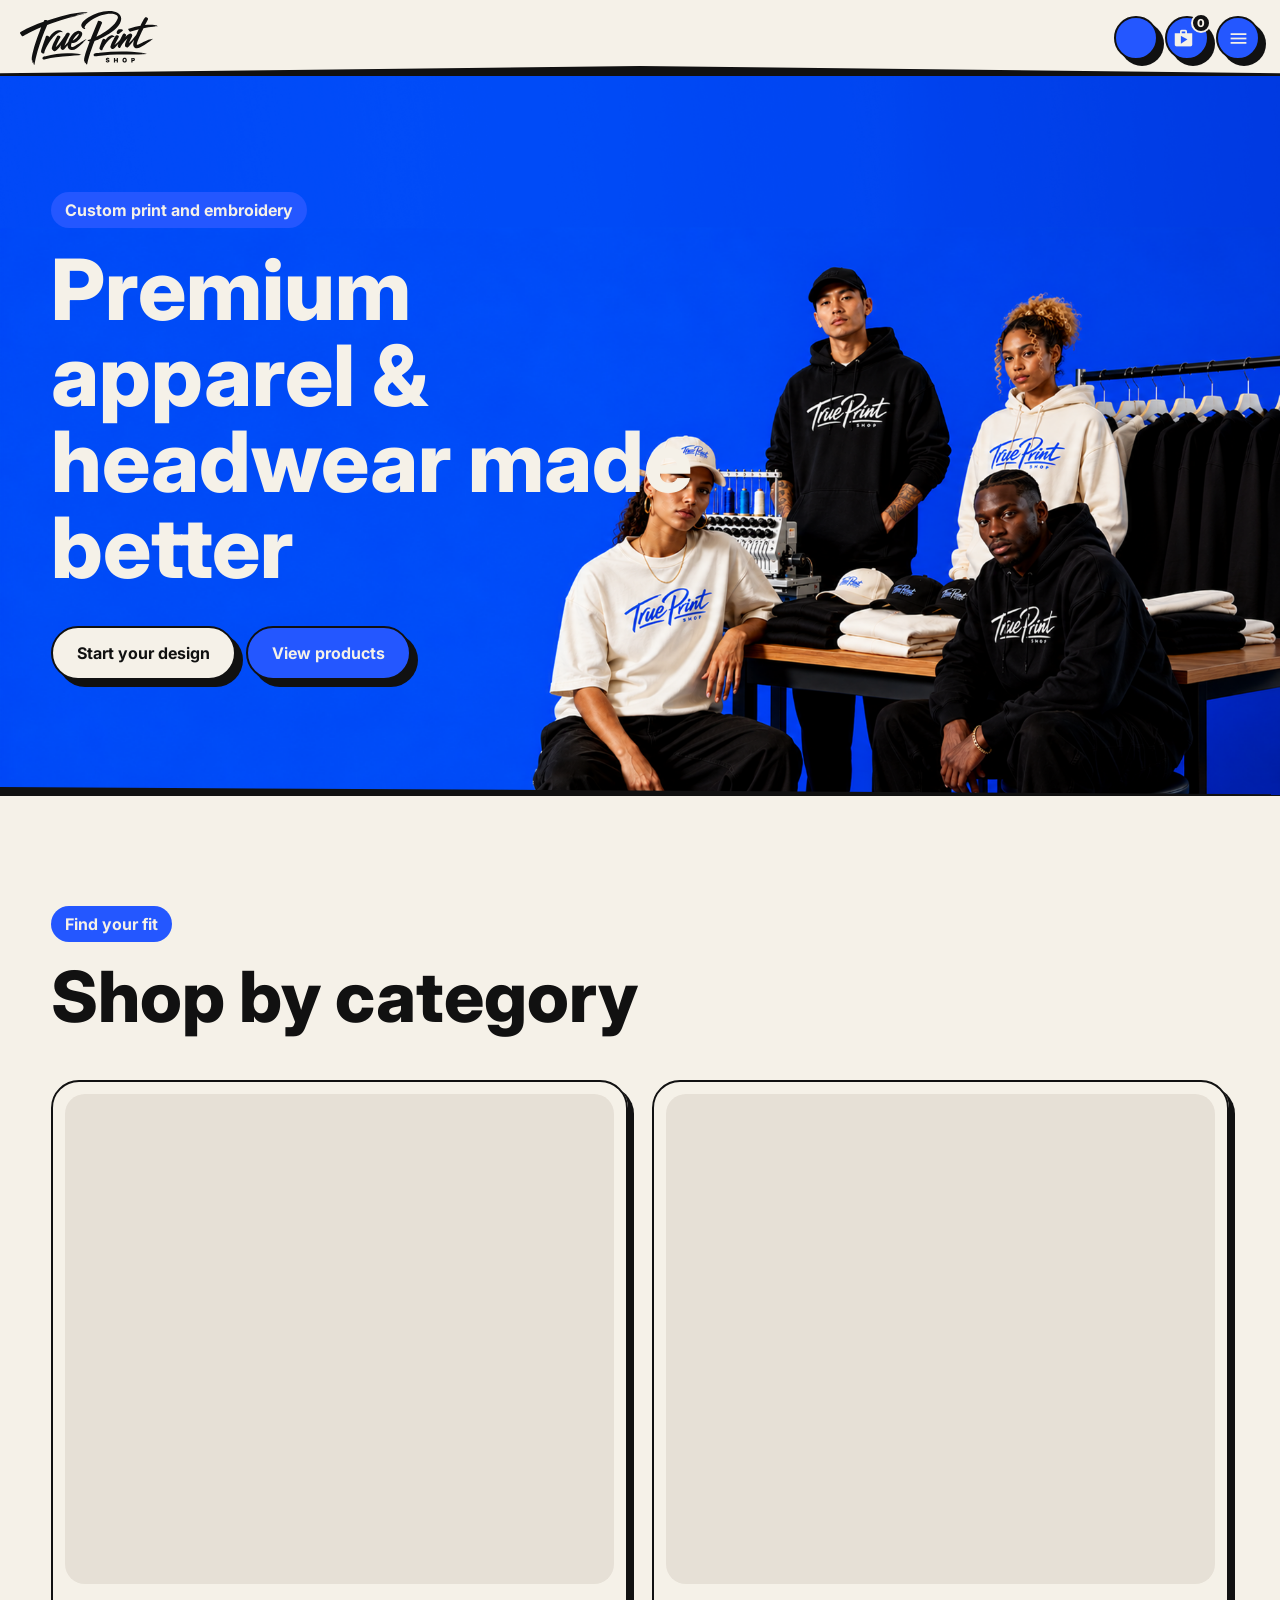
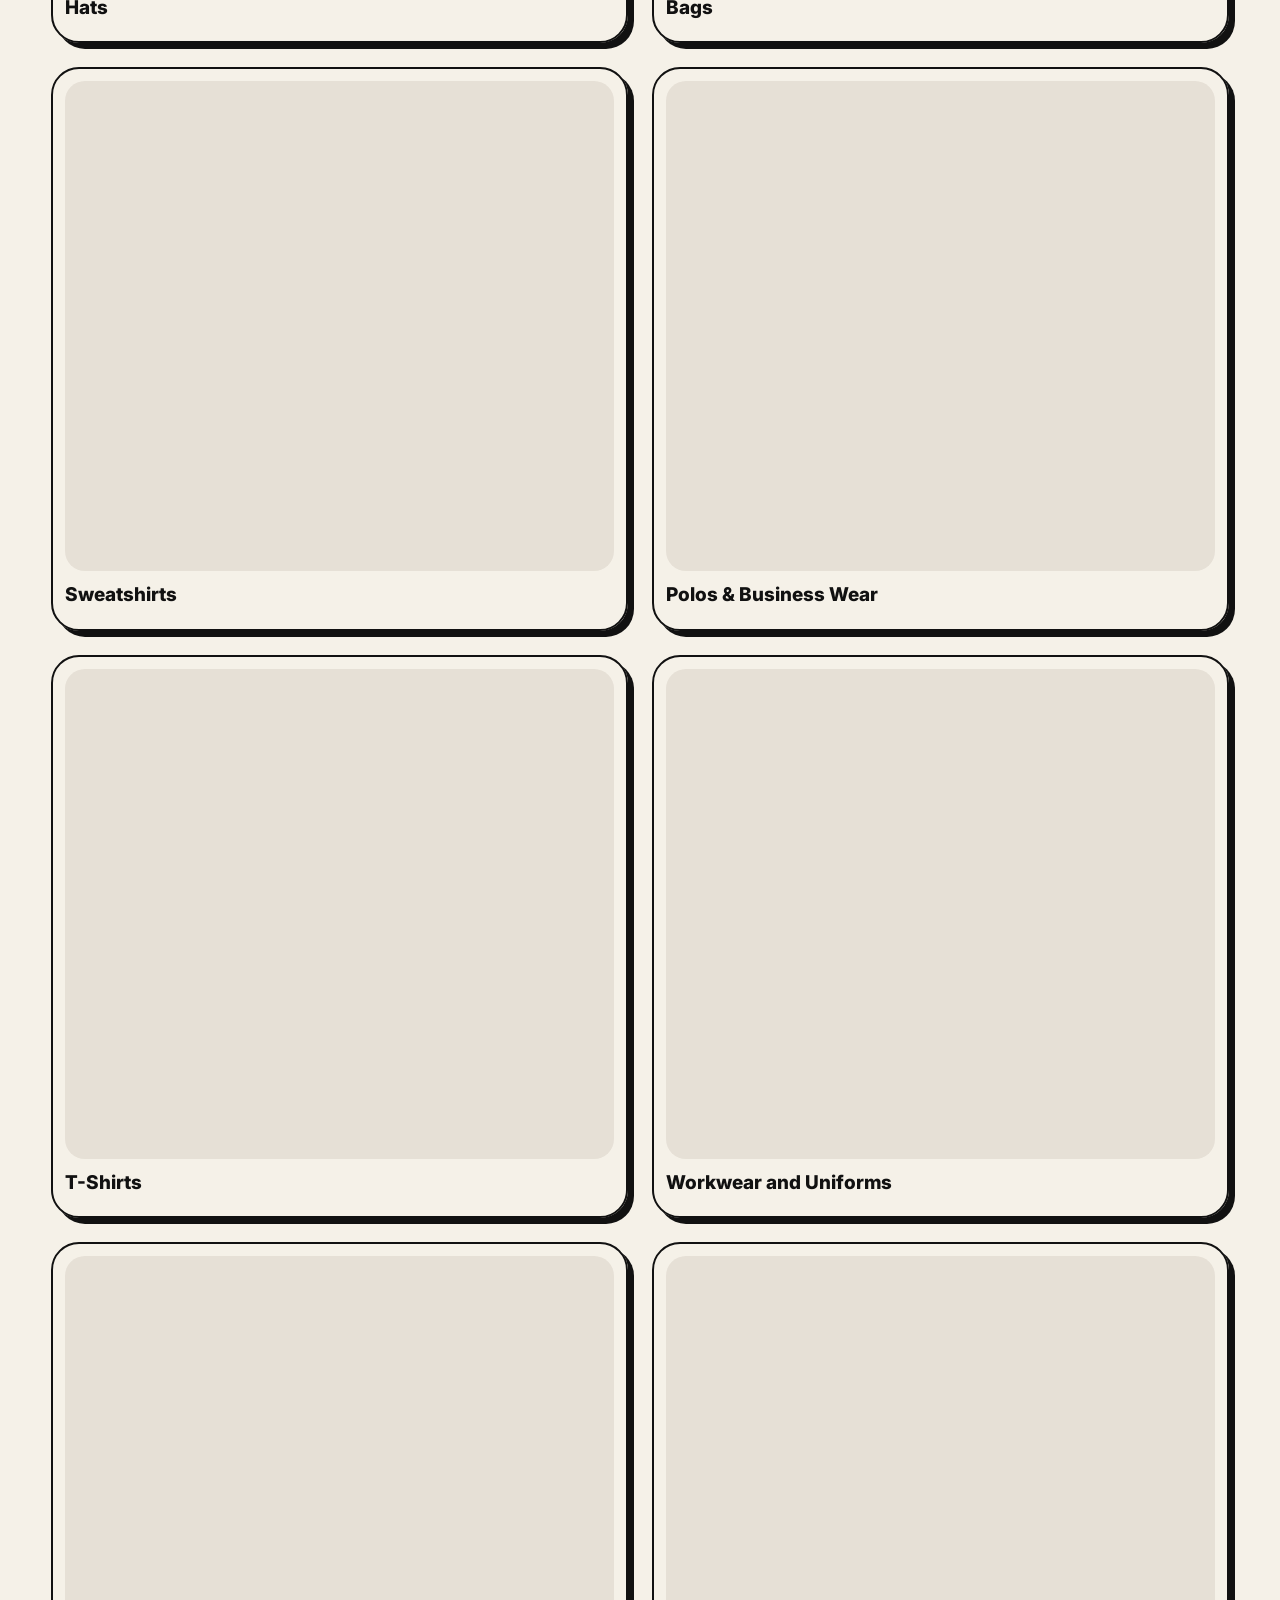
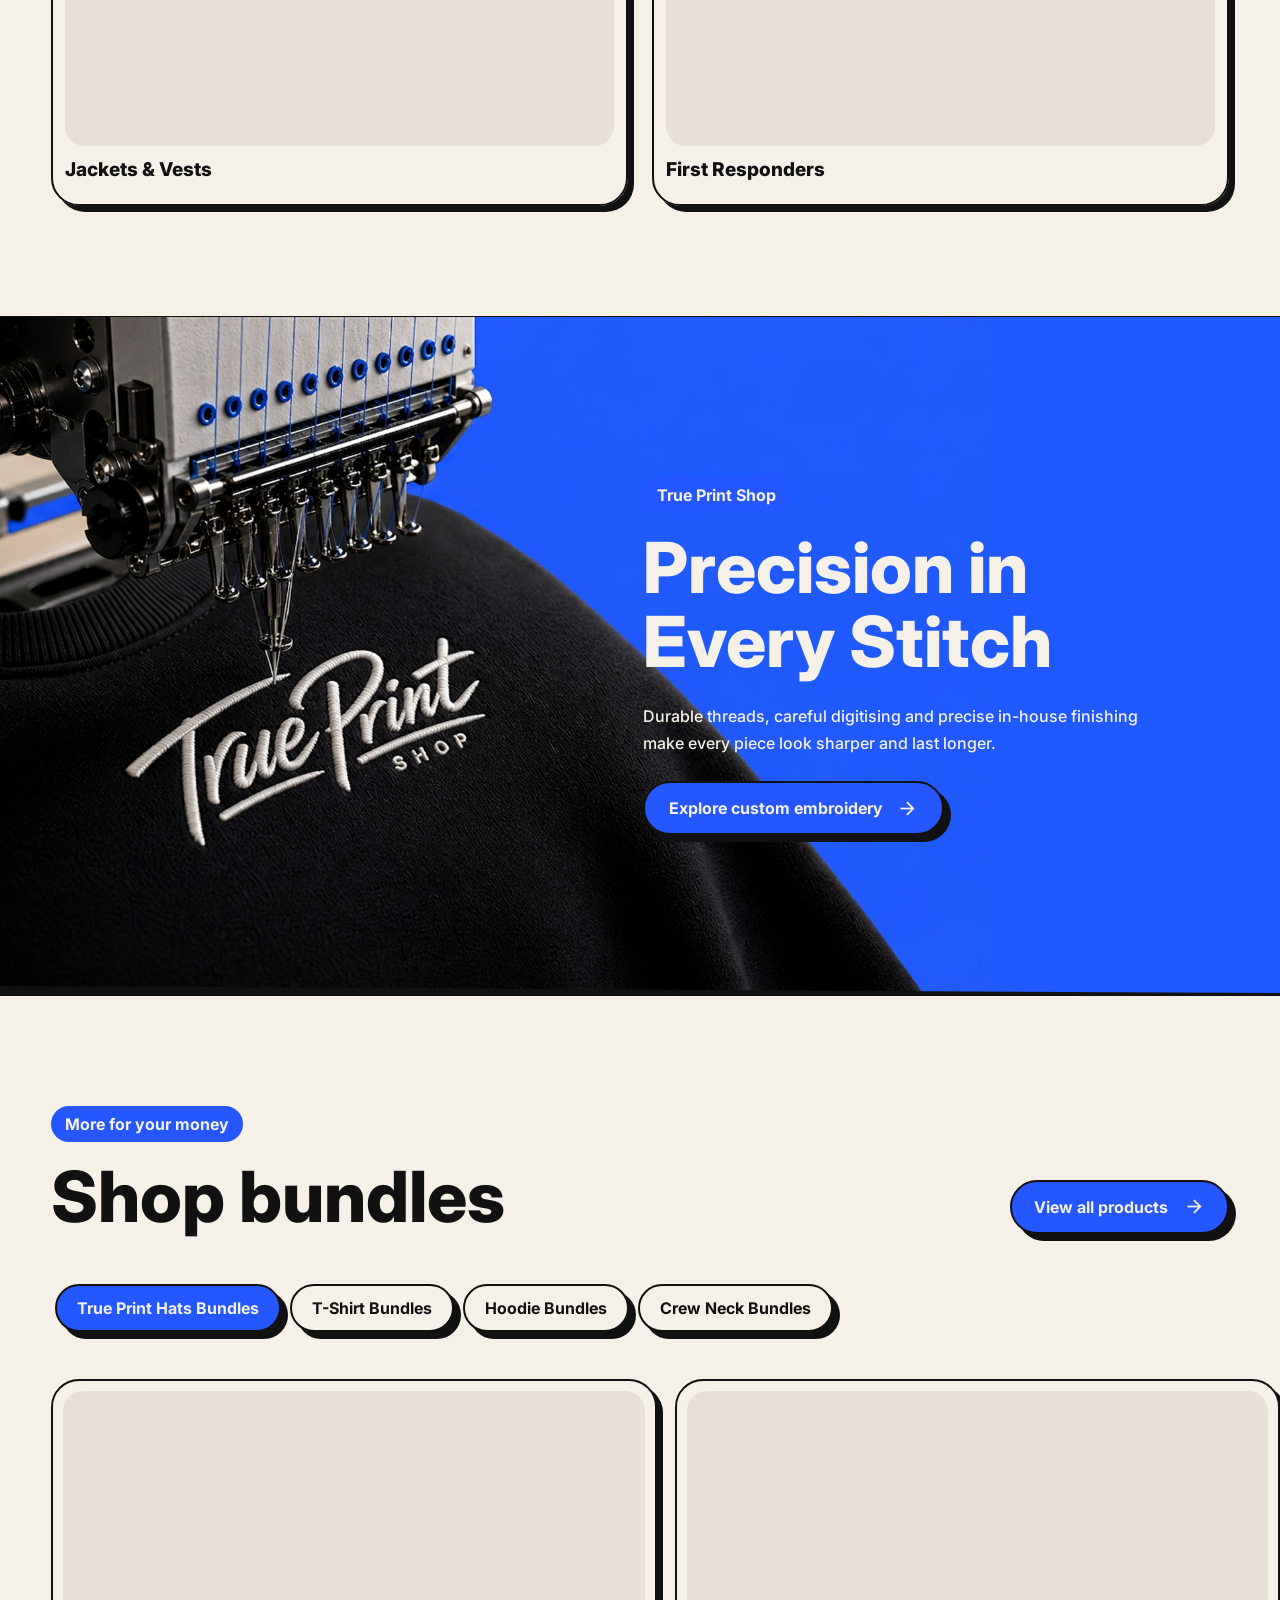
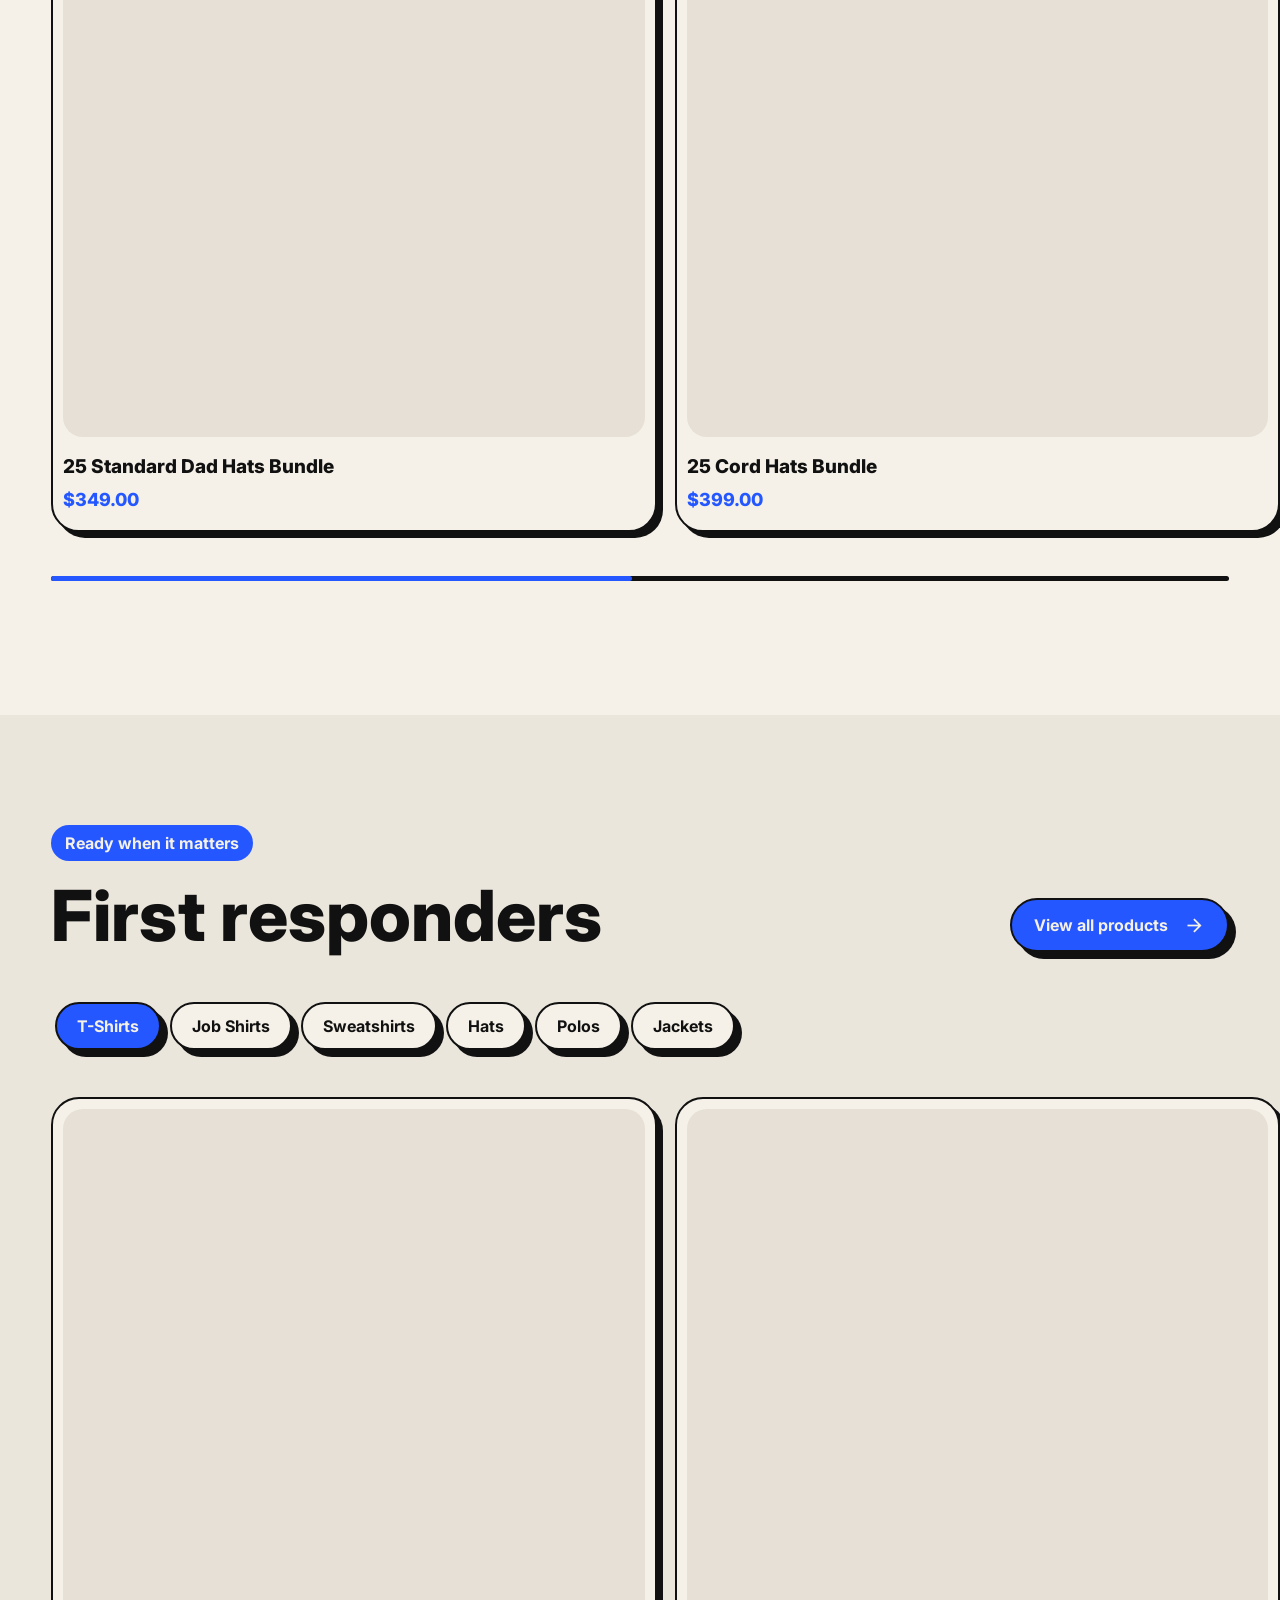
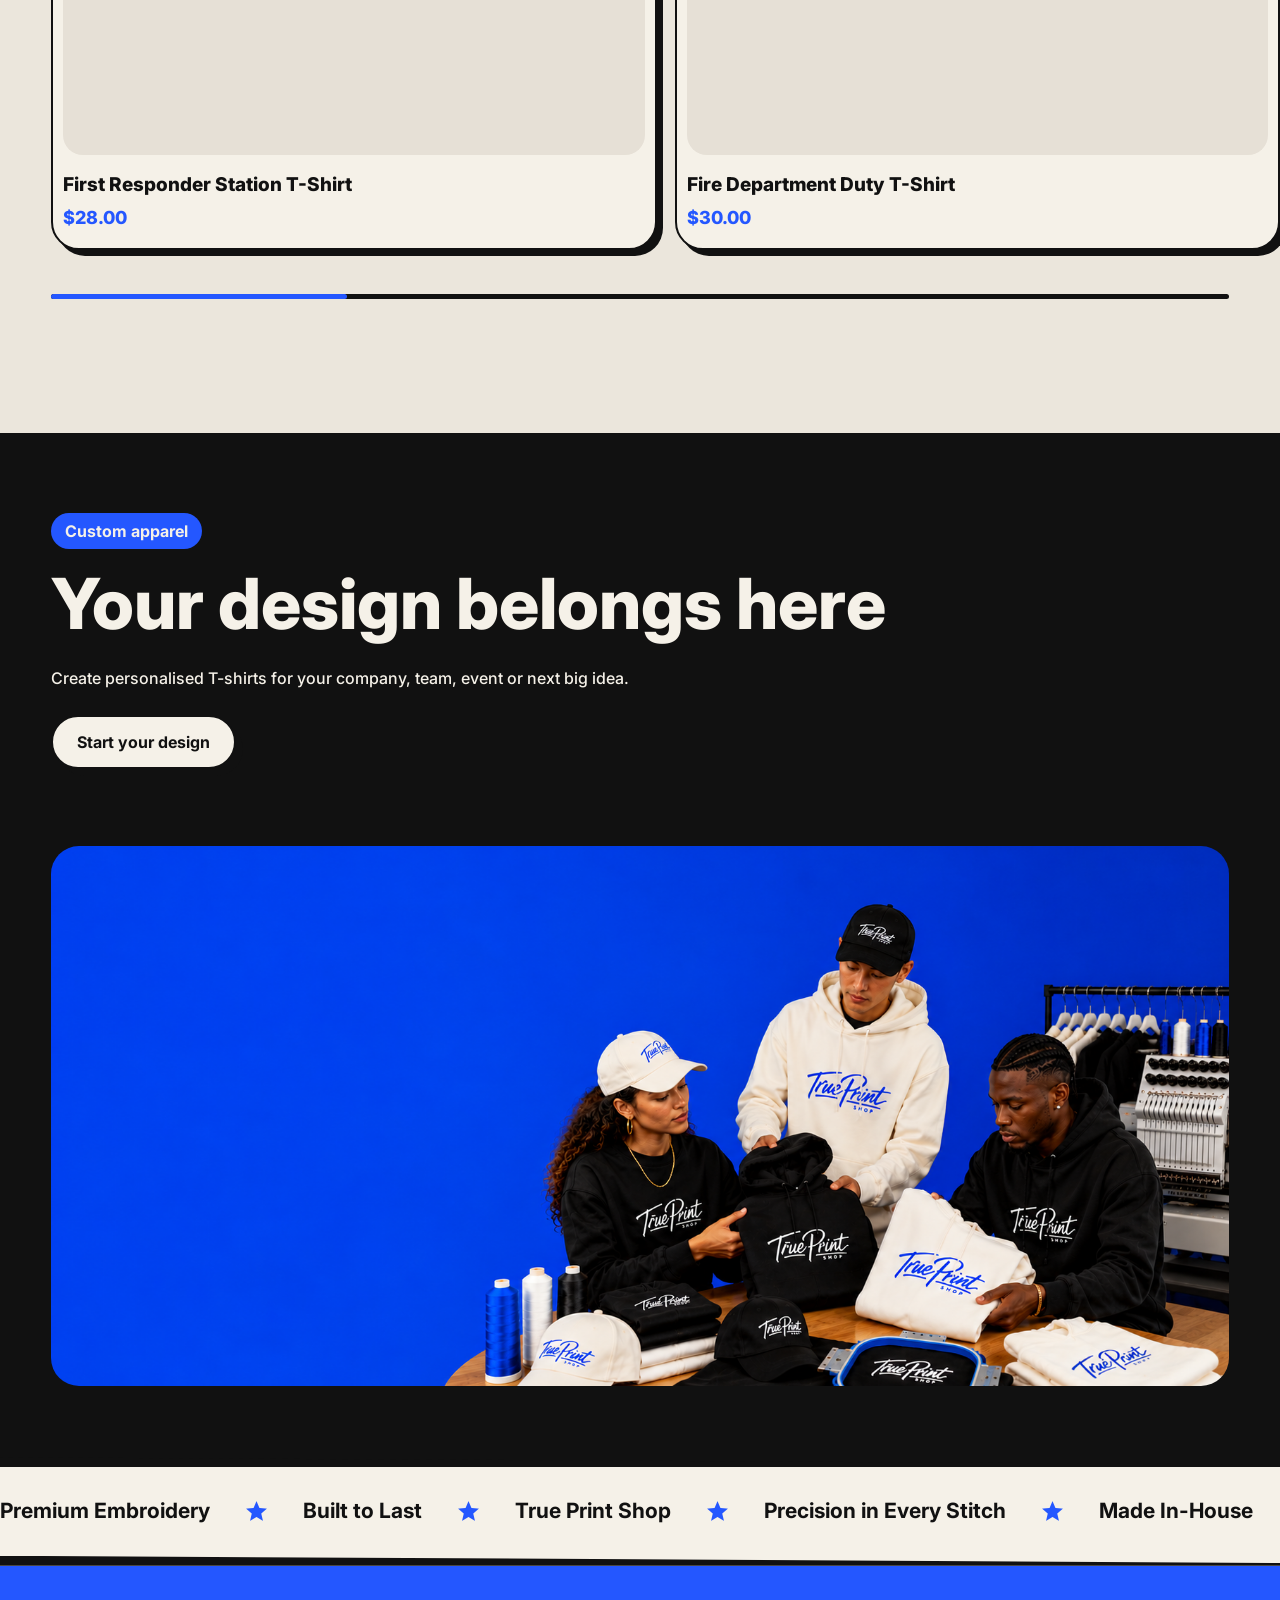
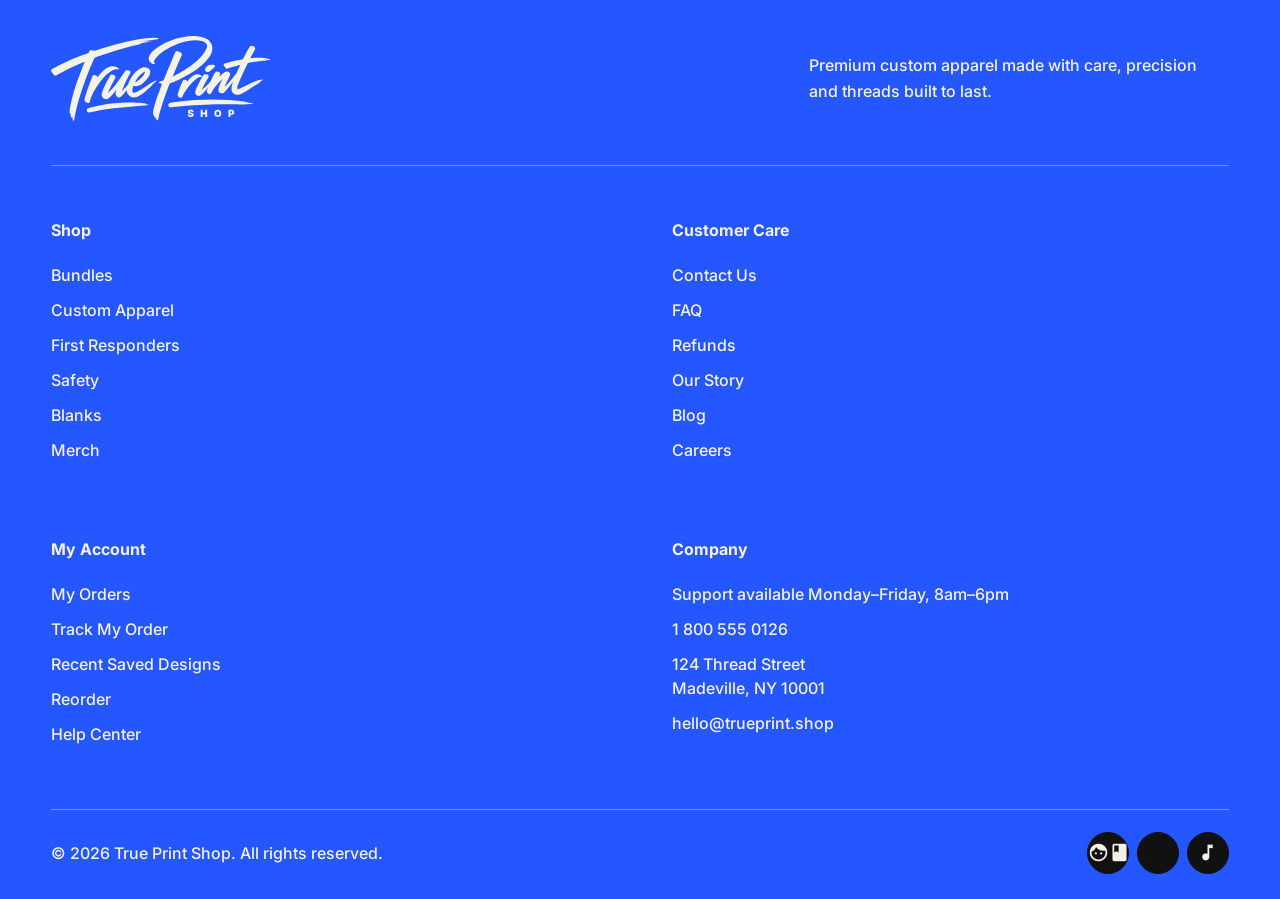
==== index.html @ 353ca544 "Unpack True Print Shop project" ====
<!doctype html>
<html lang="en">
<head>
  <meta charset="UTF-8">
  <meta name="viewport" content="width=device-width,initial-scale=1">
  <meta name="description" content="Premium apparel, headwear and custom embroidery from True Print Shop.">
  <title>True Print Shop — Premium apparel made better</title>
  <link rel="preconnect" href="https://fonts.googleapis.com">
  <link rel="preconnect" href="https://fonts.gstatic.com" crossorigin>
  <link href="https://fonts.googleapis.com/css2?family=Inter:wght@500;600;700;800&display=swap" rel="stylesheet">
  <link href="https://fonts.googleapis.com/icon?family=Material+Icons" rel="stylesheet">
  <link rel="stylesheet" href="styles.css">
  <link rel="stylesheet" href="design-system.css">
  <link rel="stylesheet" href="brand-imagery.css">
</head>
<body>

  <header class="site-header">
    <a class="brand-logo" href="#top" aria-label="True Print Shop home"><img src="assets/true-print-shop-logo.svg" alt="True Print Shop"></a>
    <nav class="desktop-nav" aria-label="Primary navigation">
      <div class="nav-item has-dropdown">
        <a href="collection.html?category=bundles">Bundles</a>
        <div class="dropdown-menu">
          <a href="collection.html?category=hat-bundles">Lifetime Hats Bundles</a>
          <a href="collection.html?category=crew-neck-bundles">Crew Neck Bundles</a>
          <a href="collection.html?category=hoodie-bundles">Hoodie Bundles</a>
          <a href="collection.html?category=t-shirt-bundles">T-Shirt Bundles</a>
        </div>
      </div>
      <div class="nav-item has-mega-dropdown">
        <a href="collection.html?category=t-shirts">Custom Apparel</a>
        <div class="dropdown-menu mega-menu">
          <div class="mega-column">
            <h3>T-Shirts</h3>
            <a href="collection.html?category=short-sleeve">Short Sleeve</a>
            <a href="collection.html?category=long-sleeve">Long Sleeve</a>
            <a href="collection.html?category=polos">Polos</a>
          </div>
          <div class="mega-column">
            <h3>Sweatshirts</h3>
            <a href="collection.html?category=hoodies">Hoodies</a>
            <a href="collection.html?category=crewnecks">Crewnecks</a>
            <a href="collection.html?category=zip-hoodies">Zip Up Hoodies</a>
            <a href="collection.html?category=quarter-zips">Quarter Zip Ups</a>
          </div>
          <div class="mega-column">
            <h3>Sweatpants</h3>
            <a href="collection.html?category=joggers">Joggers</a>
          </div>
          <div class="mega-column">
            <h3>Hats</h3>
            <a href="collection.html?category=athletic-hats">Athletic Hats</a>
            <a href="collection.html?category=beanies">Beanies</a>
            <a href="collection.html?category=fitted-hats">Fitted Hats</a>
            <a href="collection.html?category=hats">Lifetime Hats</a>
            <a href="collection.html?category=mesh-hats">Mesh</a>
            <a href="collection.html?category=snapbacks">Snapback</a>
            <a href="collection.html?category=trucker-hats">Trucker Hats</a>
          </div>
          <div class="mega-column">
            <h3>Jackets</h3>
            <a href="collection.html?category=jackets&q=jacket">Jackets</a>
            <a href="collection.html?category=jackets&q=vest">Vests</a>
          </div>
        </div>
      </div>
      <div class="nav-item has-dropdown">
        <a href="collection.html?category=first-responders">First Responders</a>
        <div class="dropdown-menu">
          <a href="collection.html?category=first-responders&q=t-shirt">First Responder T-Shirts</a>
          <a href="collection.html?category=first-responders&q=job">First Responder Job Shirts</a>
          <a href="collection.html?category=first-responders&q=sweatshirt">First Responder Sweatshirts</a>
          <a href="collection.html?category=first-responders&q=hat">First Responder Hats</a>
          <a href="collection.html?category=first-responders&q=polo">First Responder Polos</a>
          <a href="collection.html?category=first-responders&q=jacket">First Responder Jackets</a>
        </div>
      </div>
      <div class="nav-item">
        <a href="collection.html?category=safety">Safety</a>
      </div>
      <div class="nav-item has-dropdown">
        <a href="collection.html?category=blanks">Blanks</a>
        <div class="dropdown-menu">
          <a href="collection.html?category=blanks&q=tee">T-Shirts</a>
          <a href="collection.html?category=blanks&q=hoodie">Hoodies</a>
          <a href="collection.html?category=blanks&q=hat">Hats</a>
          <a href="collection.html?category=blanks&q=jacket">Jacket</a>
          <a href="collection.html?category=blanks&q=vest">Vest</a>
        </div>
      </div>
      <div class="nav-item">
        <a href="collection.html?category=merch">Merch</a>
      </div>
      <div class="nav-item">
        <a href="info.html?page=contact">Contact Us</a>
      </div>
      <div class="nav-item">
        <a href="info.html?page=blog">Blog</a>
      </div>
    </nav>
    <div class="header-help"><a href="tel:+18005550126"><i class="material-icons">phone</i><span><strong>1 800 555 0126</strong><small>Talk with a real person</small></span></a><button data-chat><i class="material-icons">chat</i><span><strong>Chat Now</strong><small>Chat with a real person</small></span></button></div>
    <div class="header-tools"><button aria-label="Search"><i class="material-icons">manage_search</i></button><button class="account-tool" aria-label="Account"><i class="material-icons">account_circle</i></button><button class="cart-tool" aria-label="Shopping cart"><i class="material-icons">shopping_bag</i><b>0</b></button><button class="menu-tool" aria-label="Open menu" aria-expanded="false"><i class="material-icons">menu</i></button></div>
  </header>
  <div class="search-panel" aria-hidden="true"><form role="search"><i class="material-icons">manage_search</i><input type="search" placeholder="Search products, bundles and custom apparel" aria-label="Search products"><button type="button" aria-label="Close search"><i class="material-icons">close</i></button></form></div>

  <aside class="mobile-menu" aria-hidden="true">
    <div class="mobile-links"><a href="collection.html?category=bundles">Bundles<i class="material-icons">chevron_right</i></a><a href="collection.html?category=t-shirts">Custom Apparel<i class="material-icons">chevron_right</i></a><a href="collection.html?category=first-responders">First Responders<i class="material-icons">chevron_right</i></a><a href="collection.html?category=safety">Safety<i class="material-icons">chevron_right</i></a><a href="collection.html?category=blanks">Blanks<i class="material-icons">chevron_right</i></a><a href="collection.html?category=merch">Merch<i class="material-icons">chevron_right</i></a><a href="info.html?page=contact">Contact Us<i class="material-icons">chevron_right</i></a><a href="info.html?page=blog">Blog<i class="material-icons">chevron_right</i></a></div>
    <a class="mobile-primary button dark" href="collection.html?category=t-shirts">Start your design<i class="material-icons">chevron_right</i></a>
    <div class="mobile-help"><a href="tel:+18005550126"><i class="material-icons">phone</i><strong>1 800 555 0126</strong><small>Talk with a real person</small></a><button data-chat><i class="material-icons">chat</i><strong>Chat Now</strong><small>Chat with a real person</small></button></div>
  </aside>

  <main id="top">
    <section class="hero reveal"><div class="placeholder" role="img" aria-label="Apparel shop hero image placeholder"></div><div class="hero-copy"><p class="eyebrow">Custom print and embroidery</p><h1>Premium apparel &amp; headwear made better</h1><div class="button-row"><a class="button light" href="collection.html?category=t-shirts">Start your design</a><a class="button primary" href="#categories">View products</a></div></div></section>

    <section class="content-section reveal" id="categories"><div class="heading-row"><div><p class="eyebrow">Find your fit</p><h2>Shop by category</h2></div></div><div class="category-grid">
      <a class="category" href="collection.html?category=hats"><div class="placeholder"></div><span>Hats</span></a><a class="category" href="collection.html?category=bags"><div class="placeholder"></div><span>Bags</span></a><a class="category" href="collection.html?category=sweatshirts"><div class="placeholder"></div><span>Sweatshirts</span></a><a class="category" href="collection.html?category=polos"><div class="placeholder"></div><span>Polos &amp; Business Wear</span></a><a class="category" href="collection.html?category=t-shirts"><div class="placeholder"></div><span>T-Shirts</span></a><a class="category" href="collection.html?category=workwear"><div class="placeholder"></div><span>Workwear and Uniforms</span></a><a class="category" href="collection.html?category=jackets"><div class="placeholder"></div><span>Jackets &amp; Vests</span></a><a class="category" href="collection.html?category=first-responders"><div class="placeholder"></div><span>First Responders</span></a>
    </div></section>

    <a class="embroidery reveal" href="collection.html?category=t-shirts"><div class="placeholder" role="img" aria-label="Embroidery image placeholder"></div><div class="embroidery-card"><p class="eyebrow">True Print Shop</p><h2><span>Precision in</span><span>Every Stitch</span></h2><p>Durable threads, careful digitising and precise in-house finishing make every piece look sharper and last longer.</p><span class="button light">Explore custom embroidery<i class="material-icons">arrow_forward</i></span></div></a>

    <section class="content-section products reveal" id="bundles"><div class="heading-row"><div><p class="eyebrow">More for your money</p><h2>Shop bundles</h2></div><a href="#">View all products<i class="material-icons">arrow_forward</i></a></div><div class="tabs" data-grid="bundle-products"><button class="active" data-filter="hats">True Print Hats Bundles</button><button data-filter="tees">T-Shirt Bundles</button><button data-filter="hoodies">Hoodie Bundles</button><button data-filter="crew">Crew Neck Bundles</button></div><div class="product-rail" id="bundle-products">
      <article data-category="hats"><div class="placeholder"></div><h3>25 Standard Dad Hats Bundle</h3><strong>$349.00</strong></article><article data-category="hats"><div class="placeholder"></div><h3>25 Cord Hats Bundle</h3><strong>$399.00</strong></article><article data-category="hats"><div class="placeholder"></div><h3>25 Waffle Snapback Hats Bundle</h3><strong>$449.00</strong></article><article data-category="hats"><div class="placeholder"></div><h3>25 Cloud Hats Bundle</h3><strong>$429.00</strong></article><article data-category="tees"><div class="placeholder"></div><h3>25 Premium T-Shirts Bundle</h3><strong>$299.00</strong></article><article data-category="tees"><div class="placeholder"></div><h3>50 Everyday T-Shirts Bundle</h3><strong>$499.00</strong></article><article data-category="hoodies"><div class="placeholder"></div><h3>12 Heavyweight Hoodies Bundle</h3><strong>$599.00</strong></article><article data-category="crew"><div class="placeholder"></div><h3>12 Premium Crew Necks Bundle</h3><strong>$529.00</strong></article>
    </div><div class="rail-scroll" aria-hidden="true"><span></span></div><a class="button section-button" href="#">View more<i class="material-icons">chevron_right</i></a></section>

    <section class="content-section products responders reveal" id="responders"><div class="heading-row"><div><p class="eyebrow">Ready when it matters</p><h2>First responders</h2></div><a href="#">View all products<i class="material-icons">arrow_forward</i></a></div><div class="tabs" data-grid="responder-products"><button class="active" data-filter="tees">T-Shirts</button><button data-filter="jobs">Job Shirts</button><button data-filter="sweats">Sweatshirts</button><button data-filter="hats">Hats</button><button data-filter="polos">Polos</button><button data-filter="jackets">Jackets</button></div><div class="product-rail" id="responder-products">
      <article data-category="tees"><div class="placeholder"></div><h3>First Responder Station T-Shirt</h3><strong>$28.00</strong></article><article data-category="tees"><div class="placeholder"></div><h3>Fire Department Duty T-Shirt</h3><strong>$30.00</strong></article><article data-category="tees"><div class="placeholder"></div><h3>EMS Premium T-Shirt</h3><strong>$32.00</strong></article><article data-category="tees"><div class="placeholder"></div><h3>Police Department T-Shirt</h3><strong>$30.00</strong></article><article data-category="tees"><div class="placeholder"></div><h3>Rescue Team Performance T-Shirt</h3><strong>$34.00</strong></article><article data-category="tees"><div class="placeholder"></div><h3>Emergency Services Duty T-Shirt</h3><strong>$31.00</strong></article><article data-category="tees"><div class="placeholder"></div><h3>Station Crew Long Sleeve</h3><strong>$38.00</strong></article><article data-category="tees"><div class="placeholder"></div><h3>First Response Training T-Shirt</h3><strong>$29.00</strong></article><article data-category="jobs"><div class="placeholder"></div><h3>Responder Job Shirt</h3><strong>$69.00</strong></article><article data-category="sweats"><div class="placeholder"></div><h3>Station Sweatshirt</h3><strong>$56.00</strong></article><article data-category="hats"><div class="placeholder"></div><h3>Department Duty Hat</h3><strong>$24.00</strong></article><article data-category="polos"><div class="placeholder"></div><h3>Responder Performance Polo</h3><strong>$44.00</strong></article><article data-category="jackets"><div class="placeholder"></div><h3>Responder Softshell Jacket</h3><strong>$89.00</strong></article>
    </div><div class="rail-scroll" aria-hidden="true"><span></span></div><a class="button section-button" href="#">View more<i class="material-icons">chevron_right</i></a></section>

    <section class="custom reveal" id="custom"><div class="custom-copy"><p class="eyebrow">Custom apparel</p><h2>Your design belongs here</h2><p>Create personalised T-shirts for your company, team, event or next big idea.</p><a class="button light" href="#">Start your design</a></div><div class="placeholder" role="img" aria-label="Custom T-shirt composition image placeholder"></div></section>

    <div class="marquee" aria-label="True Print Shop benefits"><div class="marquee-track"><div class="marquee-group"><span>Premium Embroidery</span><i class="material-icons">star</i><span>Built to Last</span><i class="material-icons">star</i><span>True Print Shop</span><i class="material-icons">star</i><span class="precision-value">Precision in Every Stitch</span><i class="material-icons">star</i><span>Made In-House</span><i class="material-icons">star</i></div><div class="marquee-group" aria-hidden="true"><span>Premium Embroidery</span><i class="material-icons">star</i><span>Built to Last</span><i class="material-icons">star</i><span>True Print Shop</span><i class="material-icons">star</i><span class="precision-value">Precision in Every Stitch</span><i class="material-icons">star</i><span>Made In-House</span><i class="material-icons">star</i></div></div></div>
  </main>

  <footer class="site-footer"><div class="footer-intro"><a class="footer-logo" href="#top" aria-label="True Print Shop home"><img src="assets/true-print-shop-logo.svg" alt=""></a><p>Premium custom apparel made with care, precision and threads built to last.</p></div><div class="footer-grid"><div><h3>Shop</h3><a href="collection.html?category=bundles">Bundles</a><a href="collection.html?category=t-shirts">Custom Apparel</a><a href="collection.html?category=first-responders">First Responders</a><a href="collection.html?category=safety">Safety</a><a href="collection.html?category=blanks">Blanks</a><a href="collection.html?category=merch">Merch</a></div><div><h3>Customer Care</h3><a href="#">Contact Us</a><a href="#">FAQ</a><a href="#">Refunds</a><a href="#">Our Story</a><a href="#">Blog</a><a href="#">Careers</a></div><div><h3>My Account</h3><a href="#">My Orders</a><a href="#">Track My Order</a><a href="#">Recent Saved Designs</a><a href="#">Reorder</a><a href="#">Help Center</a></div><div><h3>Company</h3><p>Support available Monday–Friday, 8am–6pm</p><a href="tel:+18005550126">1 800 555 0126</a><p>124 Thread Street<br>Madeville, NY 10001</p><a href="mailto:hello@trueprint.shop">hello@trueprint.shop</a></div></div><div class="footer-bottom"><span>© 2026 True Print Shop. All rights reserved.</span><div><a href="#" aria-label="Facebook"><i class="material-icons">facebook</i></a><a href="#" aria-label="YouTube"><i class="material-icons">smart_display</i></a><a href="#" aria-label="TikTok"><i class="material-icons">music_note</i></a></div></div></footer>
  <div class="toast" role="status" aria-live="polite"></div>
  <script src="script.js"></script>
  <script src="brand-imagery.js"></script>
</body>
</html>
---- styles.css ----
:root{--ink:#111111;--blue:#2457FF;--cream:#F5F1E8;--black:#000000;--radius:28px;--pad:clamp(20px,4vw,64px)}
*{box-sizing:border-box}html{scroll-behavior:smooth}body{margin:0;background:var(--cream);color:var(--ink);font:500 16px/1.5 Inter,Arial,sans-serif;overflow-x:hidden}body.menu-open{overflow:hidden}a{color:inherit;text-decoration:none}button,input{font:inherit}button{color:inherit}.material-icons{font-size:21px;line-height:1}.placeholder{background:var(--blue)}
.announce{min-height:40px;padding:8px var(--pad);position:relative;background:var(--blue);color:var(--cream);display:flex;align-items:center;justify-content:center;font-size:14px;font-weight:700}.announce-track{display:flex;align-items:center;gap:30px}.announce-track i{font-size:16px}.announce>button{position:absolute;right:var(--pad);border:0;background:none;color:inherit;cursor:pointer}
.site-header{min-height:96px;padding:14px var(--pad);display:grid;grid-template-columns:170px 1fr auto auto;gap:24px;align-items:center;border-bottom:1px solid rgba(17,17,17,.15);background:var(--cream);position:relative;z-index:20}.brand-logo{display:block;width:165px}.brand-logo img{display:block;width:100%}.desktop-nav{display:flex;justify-content:center;gap:clamp(10px,1.5vw,24px)}.desktop-nav a{font-weight:700;white-space:nowrap;transition:.2s}.desktop-nav a:hover{color:var(--blue);transform:translateY(-2px)}.header-help{display:flex;gap:18px}.header-help>a,.header-help>button{padding:0;border:0;background:none;display:flex;align-items:center;gap:9px;text-align:left;cursor:pointer}.header-help i{width:42px;height:42px;display:grid;place-items:center;border-radius:50%;background:var(--blue);color:var(--cream)}.header-help span{display:flex;flex-direction:column}.header-help strong{font-size:14px;white-space:nowrap}.header-help small{font-size:11px;color:#68645d;white-space:nowrap}.header-tools{display:flex;gap:7px}.header-tools button{position:relative;width:44px;height:44px;border:1.5px solid var(--ink);background:transparent;border-radius:50%;display:grid;place-items:center;cursor:pointer;transition:.2s}.header-tools button:hover{background:var(--ink);color:var(--cream);transform:translateY(-2px)}.header-tools b{position:absolute;right:-4px;top:-5px;width:20px;height:20px;border-radius:50%;background:var(--blue);color:var(--cream);display:grid;place-items:center;font-size:11px}.menu-tool{display:none!important}
.mobile-menu{display:none}
.hero{min-height:720px;position:relative;display:flex;align-items:center;overflow:hidden;background:var(--blue);color:var(--cream)}.hero>.placeholder{position:absolute;inset:0}.hero-copy{position:relative;z-index:2;width:min(760px,60%);padding:90px var(--pad)}.eyebrow{margin:0 0 18px;font-size:16px;font-weight:700}.hero h1{margin:0 0 36px;font-size:clamp(58px,6.6vw,104px);line-height:1.02;font-weight:800}.button-row{display:flex;gap:10px;flex-wrap:wrap}.button{min-height:54px;padding:0 24px;border:1.5px solid var(--ink);border-radius:999px;display:inline-flex;align-items:center;justify-content:center;font-weight:700;transition:.2s}.button:hover{transform:translateY(-3px)}.button.dark{background:var(--ink);color:var(--cream)}.button.light{background:var(--cream);color:var(--ink);border-color:var(--cream)}
.content-section{padding:110px var(--pad)}.heading-row{display:flex;align-items:flex-end;justify-content:space-between;gap:30px;margin-bottom:46px}.heading-row h2,.embroidery h2,.custom h2{margin:0;font-size:clamp(48px,5.5vw,84px);line-height:1.05;font-weight:800}.heading-row>a{display:flex;align-items:center;gap:14px;padding-bottom:7px;border-bottom:2px solid var(--blue);font-weight:700}.category-grid{display:grid;grid-template-columns:repeat(4,minmax(0,1fr));gap:16px}.category{padding:11px 11px 17px;border:1.5px solid var(--ink);border-radius:var(--radius);display:grid;grid-template-columns:1fr auto;align-items:center;gap:10px;font-weight:700;transition:.22s}.category .placeholder{grid-column:1/-1;aspect-ratio:1.12;border-radius:20px}.category:hover{transform:translateY(-6px);box-shadow:7px 7px 0 var(--ink)}
.embroidery{min-height:680px;position:relative;display:flex;align-items:center;color:var(--cream);overflow:hidden;border-top:1px solid rgba(17,17,17,.15);border-bottom:1px solid rgba(17,17,17,.15)}.embroidery>.placeholder{position:absolute;inset:0}.embroidery-card{position:relative;z-index:2;width:min(650px,52%);margin-left:auto;padding:74px clamp(35px,5vw,80px);background:var(--ink);color:var(--cream);border-radius:var(--radius) 0 0 var(--radius)}.embroidery-card p:not(.eyebrow){margin:25px 0;line-height:1.65}.embroidery-card>span{display:inline-flex;align-items:center;gap:14px;padding-bottom:7px;border-bottom:2px solid var(--blue);font-weight:700}
.responders{background:#ebe6dc}.tabs{display:flex;gap:9px;margin-bottom:34px;overflow-x:auto;padding:4px 4px 9px;scrollbar-width:none}.tabs::-webkit-scrollbar{display:none}.tabs button{flex:none;min-height:48px;padding:0 20px;border:2px solid var(--ink);border-radius:999px;background:var(--cream);font-weight:700;cursor:pointer;transition:.2s}.tabs button:hover{background:var(--ink);color:var(--cream)}.tabs button.active{background:var(--blue);border-color:var(--blue);color:var(--cream);box-shadow:4px 4px 0 var(--ink)}.product-rail{display:flex;gap:18px;overflow-x:auto;scroll-snap-type:x mandatory;scrollbar-width:none}.product-rail::-webkit-scrollbar{display:none}.product-rail article{flex:0 0 calc((100% - 54px)/4);scroll-snap-align:start}.product-rail article[hidden]{display:none}.product-rail .placeholder{aspect-ratio:.9;border-radius:var(--radius);margin-bottom:18px}.product-rail h3{margin:0 0 8px;font-size:16px;line-height:1.4}.product-rail strong{color:var(--blue)}.rail-scroll{display:none;position:relative;height:5px;margin:30px 0 24px;background:rgba(17,17,17,.2);border-radius:99px;cursor:pointer}.rail-scroll.visible{display:block}.rail-scroll span{position:absolute;inset-block:0;left:0;background:var(--blue);border-radius:99px;transition:left .08s linear}.section-button{display:none}
.custom{min-height:700px;padding:80px var(--pad);display:grid;grid-template-columns:.75fr 1.25fr;gap:6vw;align-items:center;background:var(--ink);color:var(--cream)}.custom-copy{display:flex;flex-direction:column;align-items:flex-start}.custom-copy p:not(.eyebrow){margin:24px 0;line-height:1.65}.custom>.placeholder{height:540px;border-radius:var(--radius)}
.marquee{padding:29px 0;overflow:hidden;background:var(--blue);color:var(--cream);font-size:21px;font-weight:700}.marquee-track{width:max-content;display:flex;animation:marquee 24s linear infinite}.marquee-group{display:flex;align-items:center;gap:34px;padding-right:34px;white-space:nowrap}.marquee-group i{font-size:25px}@keyframes marquee{to{transform:translateX(-50%)}}.marquee:hover .marquee-track{animation-play-state:paused}
.site-footer{padding:70px var(--pad) 25px;background:var(--ink);color:var(--cream)}.footer-intro{padding-bottom:44px;border-bottom:1px solid rgba(245,241,232,.3);display:flex;align-items:center;justify-content:space-between;gap:40px}.footer-logo{width:220px;aspect-ratio:1299/503;background:var(--cream);-webkit-mask:url('assets/true-print-shop-logo.svg') center/contain no-repeat;mask:url('assets/true-print-shop-logo.svg') center/contain no-repeat}.footer-logo img{visibility:hidden;width:100%}.footer-intro p{max-width:420px;margin:0;line-height:1.65}.footer-grid{padding:52px 0;display:grid;grid-template-columns:repeat(4,1fr);gap:5vw}.footer-grid h3{margin:0 0 21px;color:var(--blue);font-size:16px}.footer-grid a,.footer-grid p{display:block;width:max-content;max-width:100%;margin:11px 0;color:var(--cream);opacity:.76}.footer-grid a{transition:.2s}.footer-grid a:hover{opacity:1;transform:translateX(3px)}.footer-bottom{padding-top:22px;border-top:1px solid rgba(245,241,232,.3);display:flex;justify-content:space-between;align-items:center;gap:20px}.footer-bottom>div{display:flex;gap:8px}.footer-bottom a{width:42px;height:42px;border:1px solid rgba(245,241,232,.6);border-radius:50%;display:grid;place-items:center;transition:.2s}.footer-bottom a:hover{background:var(--blue);border-color:var(--blue)}
.toast{position:fixed;z-index:50;left:50%;bottom:22px;transform:translate(-50%,80px);padding:14px 21px;border-radius:999px;background:var(--ink);color:var(--cream);opacity:0;pointer-events:none;transition:.25s}.toast.show{opacity:1;transform:translate(-50%,0)}.reveal{opacity:0;transform:translateY(22px);transition:opacity .6s,transform .6s}.reveal.visible{opacity:1;transform:none}
@media(max-width:1280px){.site-header{grid-template-columns:160px 1fr auto}.header-help{display:none}.desktop-nav{gap:20px}}
@media(max-width:1480px){.site-header{min-height:76px;padding:10px 20px;grid-template-columns:1fr auto}.brand-logo{width:138px}.desktop-nav,.header-help{display:none}.header-tools{grid-column:2}.account-tool{display:none!important}.menu-tool{display:grid!important;background:var(--ink)!important;color:var(--cream)!important;border-color:var(--ink)!important}.mobile-menu{display:flex;visibility:hidden;opacity:0;position:fixed;z-index:19;inset:76px 0 0;padding:20px;background:var(--cream);transform:translateX(100%);transition:.28s;flex-direction:column;overflow-y:auto}.mobile-menu.open{visibility:visible;opacity:1;transform:none}.mobile-links{display:grid;grid-template-columns:1fr 1fr;gap:9px}.mobile-links a{min-height:68px;padding:0 18px;border:1.5px solid var(--ink);border-radius:17px;display:flex;align-items:center;justify-content:space-between;font-size:17px;font-weight:700}.mobile-primary{min-height:58px;margin-top:16px;padding:0 20px;border-radius:999px;background:var(--blue);color:var(--cream);display:flex;align-items:center;justify-content:space-between;font-weight:700}.mobile-help{margin-top:16px;display:grid;grid-template-columns:1fr 1fr;gap:9px}.mobile-help>a,.mobile-help>button{min-height:116px;padding:16px;border:0;border-radius:18px;background:var(--ink);color:var(--cream);display:flex;flex-direction:column;align-items:flex-start;gap:5px;text-align:left}.mobile-help i{color:var(--blue);margin-bottom:7px}.mobile-help small{opacity:.65}.category-grid{grid-template-columns:repeat(2,1fr)}.product-rail article{flex-basis:calc((100% - 18px)/2)}.custom{grid-template-columns:1fr}.footer-grid{grid-template-columns:repeat(2,1fr)}}
@media(max-width:600px){.announce{min-height:38px;padding:7px 48px 7px 16px;justify-content:flex-start;font-size:13px}.announce-track span:not(:first-of-type),.announce-track i{display:none}.announce>button{right:12px}.site-header{position:sticky;top:0}.header-tools button{width:42px;height:42px}.mobile-menu{inset:76px 0 0;padding:14px 14px 24px}.mobile-links{grid-template-columns:1fr}.mobile-links a{min-height:56px}.hero{min-height:calc(100svh - 114px);align-items:flex-end}.hero-copy{width:100%;padding:70px 16px 42px}.hero h1{font-size:clamp(45px,13vw,64px);line-height:1.05}.hero .button-row{display:grid;grid-template-columns:1fr 1fr}.hero .button{padding:0 13px}.content-section{padding:70px 16px}.heading-row{align-items:flex-start;margin-bottom:30px}.heading-row h2,.embroidery h2,.custom h2{font-size:clamp(42px,11vw,57px)}.heading-row>a{display:none}.category-grid{gap:10px}.category{padding:8px 8px 13px;border-radius:19px;font-size:14px;line-height:1.25}.category .placeholder{aspect-ratio:1;border-radius:14px}.category:hover{transform:none;box-shadow:none}.embroidery{min-height:700px;padding:280px 12px 12px;align-items:flex-end}.embroidery-card{width:100%;padding:34px 23px;border-radius:23px}.tabs{width:calc(100vw - 16px);margin-right:-16px;padding-right:16px}.tabs button{min-height:46px;padding:0 17px}.product-rail{width:calc(100vw - 16px);margin-right:-16px;padding-right:16px;gap:12px}.product-rail article{flex-basis:82%;max-width:340px}.product-rail .placeholder{aspect-ratio:1;border-radius:22px}.rail-scroll{width:calc(100% - 0px);margin:23px 0}.section-button{display:flex;width:100%;margin-top:24px}.custom{padding:65px 16px;display:flex;flex-direction:column;gap:34px}.custom>.placeholder{order:-1;width:100%;height:auto;aspect-ratio:1;border-radius:23px}.custom .button{width:100%}.marquee{padding:22px 0;font-size:18px}.marquee-group{gap:25px;padding-right:25px}.site-footer{padding:54px 20px 22px}.footer-intro{align-items:flex-start;flex-direction:column;gap:24px}.footer-logo{width:150px}.footer-grid{grid-template-columns:1fr 1fr;gap:34px 18px;padding:42px 0}.footer-grid a,.footer-grid p{font-size:14px}.footer-bottom{align-items:flex-start;flex-direction:column;line-height:1.5}}
@media(max-width:380px){.brand-logo{width:118px}.search-tool{display:none}.mobile-help,.category-grid,.footer-grid{grid-template-columns:1fr}.hero .button-row{grid-template-columns:1fr}.category .placeholder{aspect-ratio:1.35}}
@media(prefers-reduced-motion:reduce){*{scroll-behavior:auto!important}.reveal{opacity:1;transform:none}.marquee-track{animation-duration:60s}}

/* Search drawer and updated announcement styling */
.announce{background:var(--ink);color:var(--cream)}
.announce-track i,.announce>button{color:var(--blue)}
.search-panel{height:0;position:relative;z-index:18;overflow:hidden;background:var(--ink);transition:height .25s ease}
.search-panel.open{height:88px}
.search-panel form{height:88px;padding:16px var(--pad);display:flex;align-items:center;gap:14px}
.search-panel form>i{color:var(--blue);font-size:28px}
.search-panel input{width:100%;height:54px;padding:0 4px;border:0;border-bottom:2px solid var(--cream);border-radius:0;outline:0;background:transparent;color:var(--cream);font-size:18px}
.search-panel input::placeholder{color:rgba(245,241,232,.6)}
.search-panel button{width:44px;height:44px;flex:none;border:0;border-radius:50%;background:var(--blue);color:var(--cream);display:grid;place-items:center;cursor:pointer}
@media(max-width:600px){
  .search-panel.open{height:76px}
  .search-panel form{height:76px;padding:11px 16px}
  .search-panel input{font-size:16px}
}
@media(max-width:1480px){.mobile-links a:first-child{border-top:0}}

/* Clean, text-led mobile navigation */
@media(max-width:1480px){
  .mobile-menu{padding:24px 24px 32px;background:var(--cream)}
  .mobile-links{display:flex;flex-direction:column;gap:0}
  .mobile-links a{min-height:64px;padding:0 2px;border:0;border-bottom:1px solid rgba(17,17,17,.24);border-radius:0;background:transparent;font-size:24px;font-weight:700}
  .mobile-links a:first-child{border-top:1px solid rgba(17,17,17,.24)}
  .mobile-links a i{font-size:23px;color:var(--blue)}
  .mobile-primary{min-height:56px;margin-top:24px;padding:0 22px;border-radius:999px;font-size:17px}
  .mobile-help{display:flex;flex-direction:column;gap:0;margin-top:22px;border-top:1px solid rgba(17,17,17,.24)}
  .mobile-help>a,.mobile-help>button{min-height:78px;padding:14px 2px;border:0;border-bottom:1px solid rgba(17,17,17,.24);border-radius:0;background:transparent;color:var(--ink);display:grid;grid-template-columns:34px 1fr;grid-template-rows:auto auto;column-gap:10px;align-items:center}
  .mobile-help i{grid-row:1/3;margin:0;color:var(--blue);font-size:24px}
  .mobile-help strong{font-size:18px;line-height:1.2}
  .mobile-help small{font-size:14px;line-height:1.3;color:#69655e;opacity:1}
}

/* Product rails use the full viewport so cards never disappear behind section padding. */
.product-rail{width:100vw;margin-left:calc(var(--pad) * -1);margin-right:calc(var(--pad) * -1);padding:4px 0 14px var(--pad);scroll-padding-left:var(--pad);scroll-padding-right:var(--pad)}
.product-rail::after{content:"";display:block;flex:0 0 var(--pad);height:1px}
@media(max-width:600px){
  .product-rail{width:100vw;margin-left:-16px;margin-right:-16px;padding:4px 0 14px 16px;scroll-padding-left:16px;scroll-padding-right:16px}
  .product-rail::after{flex-basis:16px}
}
.embroidery-card{margin-right:var(--pad);border-radius:var(--radius)}
@media(max-width:600px){.embroidery-card{margin:0;border-radius:23px}}
.site-header{position:sticky;top:0;z-index:20}
.hero .button.dark:hover{background:var(--cream);border-color:var(--cream);color:var(--ink);box-shadow:4px 4px 0 var(--ink)}
.hero .button.light:hover{background:var(--ink);border-color:var(--ink);color:var(--cream);box-shadow:4px 4px 0 var(--cream)}
.hero .button:active{transform:scale(.97);box-shadow:2px 2px 0 var(--ink)}
@media(max-width:1480px){.mobile-links a:first-child{border-top:none}}
.precision-value{line-height:1.08}
.embroidery-card h2>span{display:block;white-space:nowrap}
@media(max-width:380px){
  .mobile-menu{padding-left:18px;padding-right:18px}
  .mobile-links a{font-size:21px}
}

.product-rail .placeholder,.category .placeholder{background:#E6E0D6}
.search-panel input{border:0}
.search-panel input::-webkit-search-cancel-button{-webkit-appearance:none;appearance:none;display:none}
@media(max-width:1480px){.mobile-links a:last-child{border-bottom:0}}
.rail-scroll{background:var(--ink)}
.rail-scroll span{background:var(--blue)}
.heading-row>a i{transition:transform .2s ease}
.heading-row>a:hover{background:var(--blue);box-shadow:4px 4px 0 var(--ink);transform:translateY(-2px)}
.heading-row>a:hover i{transform:translateX(4px)}
.heading-row>a:active{box-shadow:2px 2px 0 var(--ink);transform:scale(.97)}
.eyebrow{display:inline-flex;width:max-content;min-height:36px;margin:0 0 18px;padding:0 14px;border-radius:999px;align-items:center;background:var(--blue);color:var(--cream);font-size:16px;font-weight:700}
.hero .eyebrow{background:var(--ink);color:var(--cream)}
.marquee{background:var(--cream);color:var(--ink)}
.marquee-group i{color:var(--blue)}
.site-footer{background:var(--blue);color:var(--cream)}
.footer-intro,.footer-bottom{border-color:rgba(17,17,17,.55)}
.footer-grid h3{color:var(--ink)}
.footer-grid a,.footer-grid p{color:var(--cream);opacity:1}
.footer-bottom a{border-color:var(--ink);background:var(--ink);color:var(--cream)}
.footer-bottom a:hover{background:var(--cream);border-color:var(--cream);color:var(--ink)}
.footer-intro,.footer-bottom{border-color:rgba(245,241,232,.38)}
.footer-grid h3{color:var(--cream)}
.footer-logo{display:block;width:220px;aspect-ratio:auto;background:none;-webkit-mask:none;mask:none}
.footer-logo img{visibility:visible;display:block;width:100%;height:auto;filter:brightness(0) saturate(100%) invert(96%) sepia(8%) saturate(302%) hue-rotate(349deg) brightness(102%) contrast(92%)}
@media(max-width:600px){.footer-logo{width:150px}}

/* Unified button behavior across the complete interface */
:where(.button,.heading-row>a,.tabs button,.mobile-primary,.header-tools button,.search-panel button,.announce>button,.mobile-help button){transition:transform .2s ease,background-color .2s ease,color .2s ease,border-color .2s ease,box-shadow .2s ease}
:where(.button,.heading-row>a,.tabs button,.mobile-primary):hover{background:var(--blue);border-color:var(--blue);color:var(--cream);box-shadow:4px 4px 0 var(--ink);transform:translateY(-2px)}
.button:hover,.heading-row>a:hover,.tabs button:hover,.mobile-primary:hover{background:var(--blue);border-color:var(--blue);color:var(--cream);box-shadow:4px 4px 0 var(--ink);transform:translateY(-2px)}
:where(.button,.heading-row>a,.tabs button,.mobile-primary):active{box-shadow:2px 2px 0 var(--ink);transform:scale(.97)}
:where(.header-tools button,.search-panel button,.announce>button,.mobile-help button):hover{transform:translateY(-2px)}
:where(.header-tools button,.search-panel button,.announce>button,.mobile-help button):active{transform:scale(.94)}
:where(.button,.heading-row>a,.tabs button,.mobile-primary,.header-tools button,.search-panel button,.announce>button,.mobile-help button):focus-visible{outline:3px solid var(--blue);outline-offset:3px}

/* Full-bleed mobile card rails with a visible next-card cue */
@media(max-width:600px){
  .product-rail{width:100vw;margin-left:-16px;margin-right:-16px;padding-left:16px;padding-right:16px;scroll-padding-left:16px}
  .product-rail article{flex-basis:82vw;max-width:none}
  .category-grid{width:100vw;margin-left:-16px;padding:0 16px 8px;display:flex;gap:12px;overflow-x:auto;scroll-snap-type:x mandatory;scroll-padding-left:16px;scrollbar-width:none}
  .category-grid::-webkit-scrollbar{display:none}
  .category{flex:0 0 78vw;scroll-snap-align:start}
  .category .placeholder{aspect-ratio:1.12}
}
.heading-row>a{min-height:54px;padding:0 22px;border:0;border-radius:999px;background:var(--ink);color:var(--cream);display:inline-flex;align-items:center;justify-content:center;gap:16px;font-weight:700;transition:transform .2s ease,background-color .2s ease}
.heading-row>a:hover{background:var(--blue);transform:translateY(-3px)}
@media(max-width:1480px){
  .mobile-links{order:1}
  .mobile-links a i,.mobile-primary i{display:block}
  .mobile-links a:after,.mobile-primary:after{display:none}
  .mobile-help{order:2}
  .mobile-primary{order:3;position:sticky;bottom:0;margin-top:auto;box-shadow:0 -14px 0 var(--cream)}
  .mobile-primary i{color:var(--cream);font-size:25px}
  .mobile-help{border-top:0}
  .mobile-help>button:last-child{border-bottom:0}
}

/* Shared interaction language for all branded controls */
.button,.heading-row>a,.tabs button,.mobile-primary{transition:transform .2s ease,background-color .2s ease,color .2s ease,border-color .2s ease,box-shadow .2s ease}
.button:hover,.heading-row>a:hover,.mobile-primary:hover{transform:translateY(-2px)}
.button:active,.heading-row>a:active,.tabs button:active,.mobile-primary:active{transform:scale(.97)}
.section-button{gap:12px;background:var(--ink);border-color:var(--ink);color:var(--cream)}
.section-button:hover{background:var(--blue);border-color:var(--blue)}
@media(max-width:600px){
  .heading-row>a{display:none}
  .section-button{display:flex;min-height:54px;width:100%;margin-top:24px}
}
/* Product cards share one destination template. */
.is-product-link{cursor:pointer}.is-product-link>div{transition:transform .22s ease}.is-product-link:hover>div{transform:translateY(-5px)}
.embroidery>.placeholder{background:var(--blue)}
/* Tablet and mobile navigation — editorial, oversized and uncluttered */
@media (max-width: 1400px) {
  .mobile-menu {
    --menu-gutter: clamp(24px, 5vw, 72px);
    display: grid;
    grid-template-rows: minmax(0, 1fr) auto auto;
    align-content: stretch;
    gap: clamp(24px, 3.5vh, 44px);
    min-height: calc(100dvh - var(--header-height, 92px));
    padding: clamp(46px, 7vh, 84px) var(--menu-gutter) clamp(28px, 4vh, 48px);
    background: #F5F1E8;
    overflow-y: auto;
  }

  .mobile-menu .mobile-links {
    display: grid;
    grid-template-columns: repeat(2, minmax(0, 1fr));
    align-content: center;
    gap: clamp(8px, 1.8vh, 20px) clamp(36px, 7vw, 112px);
    width: min(100%, 1180px);
    margin: 0 auto;
  }

  .mobile-menu .mobile-links a {
    display: flex;
    align-items: center;
    min-width: 0;
    padding: 0;
    border: 0;
    color: #111111;
    font-size: clamp(46px, 4.6vw, 68px);
    font-weight: 800;
    line-height: .98;
    letter-spacing: -0.045em;
    text-align: left;
    text-decoration: none;
    transition: color 180ms ease, transform 180ms ease;
  }

  .mobile-menu .mobile-links a:nth-child(even) {
    justify-self: start;
  }

  .mobile-menu .mobile-links a:hover,
  .mobile-menu .mobile-links a:focus-visible {
    color: #2457FF;
    transform: translateX(8px);
  }

  .mobile-menu .mobile-links .material-icons {
    display: none;
  }

  .mobile-menu .mobile-help {
    display: flex;
    justify-content: center;
    align-items: stretch;
    gap: 14px;
    width: min(100%, 720px);
    margin: 0 auto;
  }

  .mobile-menu .mobile-help > a,
  .mobile-menu .mobile-help > button {
    display: grid;
    grid-template-columns: 48px 1fr;
    grid-template-rows: auto auto;
    column-gap: 14px;
    align-items: center;
    flex: 1 1 0;
    min-width: 0;
    padding: 14px 18px;
    border: 2px solid #111111;
    border-radius: 999px;
    background: #F5F1E8;
    color: #111111;
    box-shadow: 5px 6px 0 #111111;
    text-align: left;
  }

  .mobile-menu .mobile-help .material-icons {
    grid-row: 1 / 3;
    color: #2457FF;
    font-size: 30px;
  }

  .mobile-menu .mobile-help strong {
    font-size: 17px;
    line-height: 1.1;
  }

  .mobile-menu .mobile-help small {
    margin-top: 3px;
    color: rgba(17,17,17,.62);
    font-size: 13px;
    line-height: 1.15;
  }

  .mobile-menu .mobile-primary {
    grid-row: 3;
    justify-self: center;
    width: min(100%, 720px);
    margin: 0;
    background: #2457FF;
    color: #F5F1E8;
    border: 2px solid #111111;
    box-shadow: 7px 8px 0 #111111;
  }

  .mobile-menu .mobile-primary .material-icons {
    display: none;
  }
}

@media (max-width: 700px) {
  .mobile-menu {
    grid-template-rows: minmax(0, 1fr) auto auto;
    gap: 24px;
    padding: 34px 22px 24px;
  }

  .mobile-menu .mobile-links {
    grid-template-columns: 1fr;
    align-content: start;
    gap: 12px;
  }

  .mobile-menu .mobile-links a {
    justify-content: center;
    font-size: clamp(38px, 10.5vw, 52px);
    line-height: 1;
    text-align: center;
  }

  .mobile-menu .mobile-links a:hover,
  .mobile-menu .mobile-links a:focus-visible {
    transform: translateY(-2px);
  }

  .mobile-menu .mobile-help {
    gap: 10px;
  }

  .mobile-menu .mobile-help > a,
  .mobile-menu .mobile-help > button {
    display: flex;
    justify-content: center;
    padding: 12px;
    box-shadow: 4px 5px 0 #111111;
  }

  .mobile-menu .mobile-help strong {
    font-size: 15px;
    white-space: nowrap;
  }

  .mobile-menu .mobile-help small {
    display: none;
  }

  .mobile-menu .mobile-help .material-icons {
    font-size: 25px;
  }

  .mobile-menu .mobile-primary {
    width: 100%;
  }
}
/* Keep primary section CTAs visually blue in every interaction state. */
#bundles .heading-row > a,
.embroidery .embroidery-card > .button.light {
  background: #2457FF;
  color: #F5F1E8;
  border-color: #111111;
}

#bundles .heading-row > a:hover,
#bundles .heading-row > a:focus-visible,
#bundles .heading-row > a:active,
.embroidery .embroidery-card > .button.light:hover,
.embroidery .embroidery-card > .button.light:focus-visible,
.embroidery .embroidery-card > .button.light:active {
  background: #2457FF;
  color: #F5F1E8;
  border-color: #111111;
}

/* Premium Navigation Dropdowns (UI Kit Style) */
.desktop-nav .nav-item {
  position: relative;
  display: inline-flex;
  align-items: center;
  height: 100%;
}

.desktop-nav .nav-item > a {
  position: relative;
  padding: 10px 0;
  display: inline-flex;
  align-items: center;
}

/* expand_more down-arrow indicator next to dropdown links */
.desktop-nav .nav-item.has-dropdown > a::after,
.desktop-nav .nav-item.has-mega-dropdown > a::after {
  content: "expand_more";
  font-family: 'Material Icons';
  font-size: 17px;
  margin-left: 3px;
  vertical-align: middle;
  display: inline-block;
  transition: transform 0.22s ease;
  opacity: 0.65;
}

.desktop-nav .nav-item:hover > a::after {
  transform: rotate(180deg);
  opacity: 1;
  color: var(--blue);
}

.desktop-nav .dropdown-menu {
  opacity: 0;
  visibility: hidden;
  position: absolute;
  top: calc(100% - 2px);
  left: 0;
  z-index: 100;
  background: var(--cream);
  border: 2px solid var(--ink);
  border-radius: 20px;
  box-shadow: 5px 5px 0 var(--ink);
  padding: 24px;
  transform: translateY(8px);
  pointer-events: none;
  transition: opacity 0.22s cubic-bezier(0.16, 1, 0.3, 1), 
              transform 0.22s cubic-bezier(0.16, 1, 0.3, 1), 
              visibility 0.22s cubic-bezier(0.16, 1, 0.3, 1);
}

.desktop-nav .nav-item:hover .dropdown-menu {
  opacity: 1;
  visibility: visible;
  transform: translateY(0);
  pointer-events: auto;
}

.desktop-nav .dropdown-menu:not(.mega-menu) {
  min-width: 260px;
  display: flex;
  flex-direction: column;
  gap: 8px;
}

.desktop-nav .dropdown-menu a {
  font-family: Inter, Arial, sans-serif;
  font-weight: 600 !important;
  font-size: 14px !important;
  color: var(--ink) !important;
  text-decoration: none !important;
  padding: 4px 0;
  display: block;
  text-align: left;
  white-space: nowrap;
  transition: color 0.15s ease, transform 0.15s ease;
}

.desktop-nav .dropdown-menu a:hover {
  color: var(--blue) !important;
  text-decoration: none !important;
  transform: translateX(6px) !important;
}

/* Mega dropdown menu centered under the header */
/* The has-mega-dropdown item must be static so the menu is placed relative to .site-header */
.desktop-nav .nav-item.has-mega-dropdown {
  position: static;
}

.desktop-nav .dropdown-menu.mega-menu {
  position: absolute;
  top: 100%;
  left: 50%;
  transform: translate(-50%, 8px);
  width: min(calc(100vw - 40px), 940px);
  display: grid;
  grid-template-columns: repeat(5, minmax(0, 1fr));
  gap: 14px;
  padding: 22px 26px;
}

.desktop-nav .nav-item:hover .dropdown-menu.mega-menu {
  display: grid;
  transform: translate(-50%, 0);
}

.desktop-nav .mega-column {
  display: flex;
  flex-direction: column;
  gap: 8px;
  align-items: flex-start;
}

.desktop-nav .mega-column h3 {
  font-family: Inter, Arial, sans-serif;
  font-size: 13px;
  font-weight: 700;
  text-transform: none;
  letter-spacing: 0;
  color: var(--blue);
  margin: 0 0 8px 0;
  border-bottom: none;
  padding-bottom: 0;
  width: 100%;
  text-align: left;
}

.desktop-nav .mega-column a {
  padding: 3px 0;
}

.desktop-nav .nav-item.has-dropdown {
  position: relative;
}
---- design-system.css ----
:root{
  --color-ink:#111111;
  --color-black:#000000;
  --color-blue:#2457FF;
  --color-cream:#F5F1E8;
  --color-placeholder:#E6E0D6;
  --color-muted:#69655E;
  --font-family:Inter,Arial,sans-serif;
  --text-body:16px;
  --radius-card:28px;
  --radius-control:999px;
  --space-page:clamp(20px,4vw,64px);
  --control-height:54px;
  --motion-fast:200ms ease;
  --shadow-action:4px 4px 0 var(--color-ink);
}

*{box-sizing:border-box}
html{scroll-behavior:smooth}
body{margin:0;background:var(--color-cream);color:var(--color-ink);font:500 var(--text-body)/1.5 var(--font-family);overflow-x:hidden}
a{color:inherit;text-decoration:none}
button,input{font:inherit;color:inherit}

/* Shared buttons */
:where(.button,.heading-row>a,.section-button,.mobile-primary){
  min-height:var(--control-height);padding:0 24px;border:2px solid var(--color-ink);
  border-radius:var(--radius-control);display:inline-flex;align-items:center;justify-content:center;
  gap:12px;font-weight:700;cursor:pointer;transition:transform var(--motion-fast),background-color var(--motion-fast),color var(--motion-fast),border-color var(--motion-fast),box-shadow var(--motion-fast)
}
:where(.button,.heading-row>a,.section-button,.mobile-primary):hover{transform:translateY(-2px);box-shadow:var(--shadow-action)}
:where(.button,.heading-row>a,.section-button,.mobile-primary):active{transform:scale(.97);box-shadow:2px 2px 0 var(--color-ink)}
:where(button,a,input):focus,:where(button,a,input):focus-visible{outline:none}

.button.dark,.section-button{background:var(--color-ink);color:var(--color-cream)}
.heading-row>a{background:var(--color-blue);border-color:var(--color-blue);color:var(--color-cream)}
.button.light{background:var(--color-cream);color:var(--color-ink);border-color:var(--color-cream)}
.button.dark:hover,.section-button:hover{background:var(--color-cream);color:var(--color-ink)}
.heading-row>a:hover{background:var(--color-ink);border-color:var(--color-ink);color:var(--color-cream)}
.button.light:hover{background:var(--color-ink);border-color:var(--color-ink);color:var(--color-cream)}

/* Shared tags and tabs */
.eyebrow,.product-brand{display:inline-flex;width:max-content;min-height:36px;padding:0 14px;border-radius:var(--radius-control);align-items:center;background:var(--color-blue);color:var(--color-cream);font-size:var(--text-body);font-weight:700}
.tabs button,.size-options button{border:2px solid var(--color-ink);border-radius:var(--radius-control);background:transparent;font-weight:700;cursor:pointer;transition:transform var(--motion-fast),background-color var(--motion-fast),color var(--motion-fast),box-shadow var(--motion-fast)}
.tabs button:hover,.size-options button:hover{background:var(--color-ink);color:var(--color-cream)}
.tabs button.active,.size-options button.active{background:var(--color-blue);border-color:var(--color-blue);color:var(--color-cream);box-shadow:var(--shadow-action)}

/* Shared imagery and cards */
.placeholder,.product-rail .placeholder,.category .placeholder,.main-image,.thumbnails span,.recommend-grid a>div,.love-rail a>div{background:var(--color-placeholder)}
.hero>.placeholder,.embroidery>.placeholder,.custom>.placeholder{background:var(--color-blue)}
.category,.product-rail article,.recommend-grid a,.love-rail a{transition:transform var(--motion-fast)}
.category:hover,.is-product-link:hover,.recommend-grid a:hover,.love-rail a:hover{transform:translateY(-5px)}

/* Shared round icon controls */
.header-tools button,.main-image>button,.title-line button,.search-panel button{display:grid;place-items:center;border-radius:50%;cursor:pointer;transition:transform var(--motion-fast),background-color var(--motion-fast),color var(--motion-fast)}
.header-tools button:hover,.main-image>button:hover,.title-line button:hover{background:var(--color-ink);color:var(--color-cream);transform:translateY(-2px)}

@media(prefers-reduced-motion:reduce){*{scroll-behavior:auto!important;animation-duration:.01ms!important;transition-duration:.01ms!important}}

/* True Print brutalist UI — canonical component states */
:is(.button,.heading-row>a,.section-button,.mobile-primary){
  border:2px solid var(--color-ink);border-radius:var(--radius-control);
  box-shadow:none;transform:none
}
:is(.button,.heading-row>a,.section-button,.mobile-primary):hover{
  box-shadow:4px 4px 0 var(--color-ink);transform:translate(-2px,-2px)
}
:is(.button,.heading-row>a,.section-button,.mobile-primary):active{
  box-shadow:1px 1px 0 var(--color-ink);transform:translate(1px,1px)
}
.button.dark,.mobile-primary.button.dark{background:var(--color-ink);border-color:var(--color-ink);color:var(--color-cream)}
.button.dark:hover,.mobile-primary.button.dark:hover{background:var(--color-blue);border-color:var(--color-ink);color:var(--color-cream)}
.button.light{background:var(--color-cream);border-color:var(--color-ink);color:var(--color-ink)}
.button.light:hover{background:var(--color-blue);color:var(--color-cream)}
.heading-row>a{background:var(--color-blue);border-color:var(--color-ink);color:var(--color-cream)}
.heading-row>a:hover{background:var(--color-ink);border-color:var(--color-ink);color:var(--color-cream)}

.tabs button,.size-options button{
  background:var(--color-cream);border:2px solid var(--color-ink);color:var(--color-ink);
  box-shadow:none;transform:none
}
.tabs button:not(.active):hover,.size-options button:not(.active):hover{
  background:var(--color-blue);border-color:var(--color-ink);color:var(--color-cream);
  box-shadow:3px 3px 0 var(--color-ink);transform:translate(-1px,-1px)
}
.tabs button.active,.tabs button.active:hover,.size-options button.active,.size-options button.active:hover{
  background:var(--color-blue);border-color:var(--color-ink);color:var(--color-cream);
  box-shadow:4px 4px 0 var(--color-ink);transform:none
}
.tabs button:active,.size-options button:active{box-shadow:1px 1px 0 var(--color-ink);transform:translate(1px,1px)}

.eyebrow,.product-brand{background:var(--color-blue);border:0;color:var(--color-cream);box-shadow:none}
.hero .eyebrow{background:var(--color-ink);color:var(--color-cream)}
.header-tools button{background:var(--color-cream);border:2px solid var(--color-ink);box-shadow:none}
.header-tools button:hover{background:var(--color-blue);border-color:var(--color-ink);color:var(--color-cream);box-shadow:3px 3px 0 var(--color-ink);transform:translate(-1px,-1px)}
.header-tools button:active{box-shadow:none;transform:translate(1px,1px)}
.header-tools .menu-tool{background:var(--color-cream)!important;border-color:var(--color-ink)!important;color:var(--color-ink)!important;box-shadow:none!important}
.header-tools .menu-tool:hover{background:var(--color-blue)!important;border-color:var(--color-ink)!important;color:var(--color-cream)!important;box-shadow:3px 3px 0 var(--color-ink)!important}
.header-tools .menu-tool[aria-expanded="true"]{
  background:var(--color-cream)!important;border-color:var(--color-ink)!important;
  color:var(--color-ink)!important;box-shadow:none!important;transform:none
}
.header-tools .menu-tool[aria-expanded="true"]:hover{
  background:var(--color-blue)!important;border-color:var(--color-ink)!important;
  color:var(--color-cream)!important;box-shadow:3px 3px 0 var(--color-ink)!important;
  transform:translate(-1px,-1px)
}
@media(max-width:1480px){.search-panel form{padding-left:20px;padding-right:20px}}
@media(max-width:600px){.search-panel form{padding-left:16px;padding-right:16px}}

/* Shared asymmetric brutalist edges */
.site-header::after,.hero::after,.embroidery::after,.custom::after{content:"";position:absolute;z-index:4;left:0;right:0;bottom:-1px;height:10px;background:var(--color-ink);clip-path:polygon(0 0,100% 72%,100% 100%,0 100%);pointer-events:none}
.site-header{border-bottom:0}
.site-header::after{bottom:0;clip-path:polygon(0 72%,50% 0,100% 72%,100% 100%,0 100%)}
.hero,.embroidery,.custom{position:relative;z-index:1;box-shadow:none}
.site-footer{position:relative;margin-top:10px}
.site-footer::before{content:"";position:absolute;left:0;right:0;top:-10px;height:10px;background:var(--color-ink);clip-path:polygon(0 0,100% 72%,100% 100%,0 100%);pointer-events:none}

/* Phone and chat keep their original text layout; only the icons are brutalist. */
.header-help>a,.header-help>button{position:relative;min-height:0;padding:0!important;border:0!important;border-radius:0;background:transparent!important;color:var(--color-ink);box-shadow:none;transform:none}
.header-help>a:hover,.header-help>button:hover{background:transparent!important;color:var(--color-ink);box-shadow:none;transform:none}
.header-help small{position:absolute;z-index:30;top:calc(100% + 10px);left:50%;width:max-content;max-width:220px;padding:9px 12px;border:2px solid var(--color-ink);border-radius:8px;background:var(--color-cream);color:var(--color-ink)!important;font-size:12px;font-weight:700;line-height:1.25;box-shadow:4px 4px 0 var(--color-ink);opacity:0!important;visibility:hidden;pointer-events:none;transform:translate(-50%,-4px);transition:opacity var(--motion-fast),transform var(--motion-fast),visibility var(--motion-fast)}
.header-help>a:hover small,.header-help>button:hover small,.header-help>a:focus-visible small,.header-help>button:focus-visible small{opacity:1!important;visibility:visible;transform:translate(-50%,0)}
.header-help i{width:42px;height:42px;border:2px solid var(--color-ink);background:var(--color-blue);color:var(--color-cream);box-shadow:none;transition:background-color var(--motion-fast),color var(--motion-fast),box-shadow var(--motion-fast),transform var(--motion-fast)}
.header-help>a:hover i,.header-help>button:hover i{background:var(--color-blue);color:var(--color-cream);box-shadow:3px 3px 0 var(--color-ink);transform:translate(-1px,-1px)}
.header-help>a:active i,.header-help>button:active i{box-shadow:none;transform:translate(1px,1px)}

/* Shared brutalist category and product cards */
.category{padding:12px 12px 19px;border:2px solid var(--color-ink);font-size:19px;font-weight:800;box-shadow:6px 6px 0 var(--color-ink);transition:transform var(--motion-fast),box-shadow var(--motion-fast)}
.category:hover{box-shadow:3px 3px 0 var(--color-ink);transform:translate(3px,3px)}
.category:active{box-shadow:none;transform:translate(6px,6px)}

/* Canonical circular icon button — blue is the default state everywhere. */
:where(.header-tools button,.filter-close,.cart-close,.main-image>button,.title-line button){
  border:2px solid var(--color-ink)!important;
  background:var(--color-blue)!important;
  color:var(--color-cream)!important;
  box-shadow:6px 6px 0 var(--color-ink)!important;
  transform:none!important;
  transition:background-color var(--motion-fast),color var(--motion-fast),box-shadow var(--motion-fast),transform var(--motion-fast)!important;
}
:where(.header-tools button,.filter-close,.cart-close,.main-image>button,.title-line button):hover{
  border-color:var(--color-ink)!important;
  background:var(--color-blue)!important;
  color:var(--color-cream)!important;
  box-shadow:3px 3px 0 var(--color-ink)!important;
  transform:translate(3px,3px)!important;
}
:where(.header-tools button,.filter-close,.cart-close,.main-image>button,.title-line button):active{
  box-shadow:none!important;
  transform:translate(6px,6px)!important;
}
.header-tools .menu-tool,.header-tools .menu-tool[aria-expanded="true"]{
  border-color:var(--color-ink)!important;
  background:var(--color-blue)!important;
  color:var(--color-cream)!important;
  box-shadow:6px 6px 0 var(--color-ink)!important;
}
.header-tools .menu-tool:hover,.header-tools .menu-tool[aria-expanded="true"]:hover{
  border-color:var(--color-ink)!important;
  background:var(--color-blue)!important;
  color:var(--color-cream)!important;
  box-shadow:3px 3px 0 var(--color-ink)!important;
  transform:translate(3px,3px)!important;
}
.header-help i{
  border:2px solid var(--color-ink)!important;
  background:var(--color-blue)!important;
  color:var(--color-cream)!important;
  box-shadow:6px 6px 0 var(--color-ink)!important;
  transform:none!important;
  transition:background-color var(--motion-fast),color var(--motion-fast),box-shadow var(--motion-fast),transform var(--motion-fast)!important;
}
.header-help>a:hover i,.header-help>button:hover i{
  border-color:var(--color-ink)!important;
  background:var(--color-blue)!important;
  color:var(--color-cream)!important;
  box-shadow:3px 3px 0 var(--color-ink)!important;
  transform:translate(3px,3px)!important;
}
.header-help>a:active i,.header-help>button:active i{
  box-shadow:none!important;
  transform:translate(6px,6px)!important;
}
.header-help{gap:24px}
.header-help>a,.header-help>button{gap:14px}
.header-help strong{font-size:16px;line-height:1.2}
.category-grid{gap:24px}

.product-rail article,.catalog-card,.recommend-grid a,.love-rail a{padding:10px 10px 18px;border:2px solid var(--color-ink);border-radius:var(--radius-card);background:var(--color-cream);box-shadow:6px 6px 0 var(--color-ink);transition:transform var(--motion-fast),box-shadow var(--motion-fast)}
.product-rail article:hover,.catalog-card:hover,.recommend-grid a:hover,.love-rail a:hover{box-shadow:3px 3px 0 var(--color-ink);transform:translate(3px,3px)}
.product-rail article:active,.catalog-card:active,.recommend-grid a:active,.love-rail a:active{box-shadow:none;transform:translate(6px,6px)}
.product-rail .placeholder,.catalog-card .image,.recommend-grid a>div,.love-rail a>div{border-radius:calc(var(--radius-card) - 8px)}
.catalog-card:hover .image,.recommend-grid a:hover>div,.love-rail a:hover>div{transform:none}
.product-rail h3,.catalog-card h2,.recommend-grid h3,.love-rail h3{
  font-size:19px;
  line-height:1.3;
  font-weight:800;
}
.product-rail strong,.catalog-card strong,.recommend-grid strong,.love-rail strong{
  font-size:18px;
  line-height:1.2;
  font-weight:800;
}
.catalog-card small,.recommend-grid small,.love-rail small{font-size:14px}

@media(max-width:600px){
  .category{padding:10px 10px 16px;font-size:18px;line-height:1.25;box-shadow:5px 5px 0 var(--color-ink)}
  .category-grid{gap:18px}
  .product-rail article,.catalog-card,.recommend-grid a,.love-rail a{box-shadow:5px 5px 0 var(--color-ink)}
  .product-rail h3,.catalog-card h2,.recommend-grid h3,.love-rail h3{font-size:18px}
  .product-rail strong,.catalog-card strong,.recommend-grid strong,.love-rail strong{font-size:17px}
}

/* Embroidery content is composed directly on the cobalt block. */
.embroidery-card{border:0;background:transparent;box-shadow:none;transition:none}
.embroidery:hover .embroidery-card,.embroidery:active .embroidery-card{box-shadow:none;transform:none}
.embroidery-card .eyebrow{background:var(--color-ink);color:var(--color-cream)}
.embroidery-card>.button{min-height:var(--control-height);padding:0 24px;border-bottom:2px solid var(--color-ink)}
.embroidery-card>.button.light:hover{background:var(--color-blue);border-color:var(--color-ink);color:var(--color-cream);box-shadow:2px 2px 0 var(--color-ink);transform:translate(2px,2px)}
.embroidery-card>.button:active{box-shadow:none;transform:translate(4px,4px)}

/* Shared brutalist shopping cart */
body.cart-open{overflow:hidden}
.cart-backdrop{position:fixed;z-index:90;inset:0;background:rgba(17,17,17,.64);opacity:0;visibility:hidden;transition:opacity var(--motion-fast),visibility var(--motion-fast)}
.cart-backdrop.open{opacity:1;visibility:visible}
.cart-drawer{position:fixed;z-index:100;top:0;right:0;width:min(500px,calc(100vw - 24px));height:100dvh;padding:24px;border-left:3px solid var(--color-ink);background:var(--color-cream);box-shadow:-8px 0 0 var(--color-ink);display:flex;flex-direction:column;transform:translateX(calc(100% + 14px));transition:transform .28s cubic-bezier(.2,.8,.2,1)}
.cart-drawer.open{transform:none}
.cart-head{padding-bottom:20px;border-bottom:0;display:flex;align-items:center;justify-content:space-between;gap:20px}.cart-head h2{margin:0;font-size:34px;line-height:1}.cart-close{width:48px;height:48px;flex:none;border:2px solid var(--color-ink);border-radius:50%;background:var(--color-blue);color:var(--color-cream);display:grid;place-items:center;cursor:pointer;transition:transform var(--motion-fast),box-shadow var(--motion-fast)}.cart-close:hover{box-shadow:4px 4px 0 var(--color-ink);transform:translate(-2px,-2px)}.cart-close:active{box-shadow:none;transform:translate(1px,1px)}
.cart-items{min-height:0;padding:22px 6px 22px 0;display:grid;gap:18px;overflow-y:auto}.cart-item{position:relative;padding:10px;border:2px solid var(--color-ink);border-radius:20px;background:var(--color-cream);box-shadow:5px 5px 0 var(--color-ink);display:grid;grid-template-columns:92px 1fr;gap:12px}.cart-item-image{grid-row:1/3;aspect-ratio:1;background:var(--color-placeholder);border-radius:13px}.cart-item-copy small{font-weight:700;opacity:.55}.cart-item-copy h3{margin:3px 35px 3px 0;font-size:16px;line-height:1.25}.cart-item-copy p{margin:0 0 4px;font-size:13px;opacity:.65}.cart-item-copy strong{color:var(--color-blue)}.cart-remove{position:absolute;top:9px;right:9px;width:30px;height:30px;border:2px solid var(--color-ink);border-radius:50%;background:var(--color-cream);display:grid;place-items:center;cursor:pointer}.cart-remove i{font-size:17px}.cart-remove:hover{background:var(--color-blue);color:var(--color-cream)}.cart-qty{grid-column:2;justify-self:start;height:36px;border:2px solid var(--color-ink);border-radius:999px;display:flex;align-items:center;overflow:hidden}.cart-qty button{width:34px;height:100%;border:0;background:transparent;font-size:18px;cursor:pointer}.cart-qty button:hover{background:var(--color-blue);color:var(--color-cream)}.cart-qty span{min-width:26px;text-align:center;font-weight:800}
.cart-empty{margin:auto;text-align:center}.cart-empty i{width:74px;height:74px;margin:auto;border:2px solid var(--color-ink);border-radius:50%;background:var(--color-blue);color:var(--color-cream);display:grid;place-items:center;font-size:34px;box-shadow:6px 6px 0 var(--color-ink)}.cart-empty h3{margin:25px 0 5px;font-size:25px}.cart-empty p{margin:0;opacity:.65}.cart-summary{margin-top:auto;padding-top:20px;border-top:3px solid var(--color-ink)}.cart-summary>div{margin-bottom:16px;display:flex;justify-content:space-between;font-size:19px}.cart-summary .cart-checkout{width:100%;justify-content:center}.cart-summary small{display:block;margin-top:12px;text-align:center;opacity:.6}
[hidden]{display:none!important}
@media(max-width:600px){.cart-drawer{top:auto;bottom:0;width:100%;height:min(88dvh,760px);padding:18px 16px 20px;border:3px solid var(--color-ink);border-bottom:0;border-radius:26px 26px 0 0;box-shadow:0 -8px 0 var(--color-ink);transform:translateY(calc(100% + 12px))}.cart-head h2{font-size:30px}.cart-item{grid-template-columns:78px 1fr}.cart-head{padding-bottom:16px}}

/* Dark campaign blocks: homepage hero, embroidery promo and collection heroes. */
.hero,.hero>.placeholder,.embroidery,.embroidery>.placeholder{
  background:var(--color-ink)!important;
}
.catalog-hero{
  background:var(--color-ink);
}
.button.primary{
  background:var(--color-blue);
  border-color:var(--color-ink);
  color:var(--color-cream);
}
.button.primary:hover{background:var(--color-ink);color:var(--color-cream)}
.hero .button.light{border-color:var(--color-ink)!important}
.hero .button.light:hover{background:var(--color-blue)!important;color:var(--color-cream)!important}

/* One interaction model for every pill button, independent of its colour variant. */
:where(.button,.heading-row>a,.section-button,.mobile-primary){
  border:2px solid var(--color-ink);
  box-shadow:4px 4px 0 var(--color-ink);
  transform:none;
}
:where(.button,.heading-row>a,.section-button,.mobile-primary):hover{
  box-shadow:2px 2px 0 var(--color-ink)!important;
  transform:translate(2px,2px)!important;
}
:where(.button,.heading-row>a,.section-button,.mobile-primary):active{
  box-shadow:none!important;
  transform:translate(4px,4px)!important;
}
.embroidery-card .eyebrow,.catalog-hero .eyebrow{
  background:var(--color-blue)!important;
  color:var(--color-cream)!important;
}
.hero .eyebrow{
  background:var(--color-blue)!important;
  color:var(--color-cream)!important;
}

/* Filter and cart drawers share exactly the same close control. */
.filter-close,.cart-close{
  width:48px!important;
  height:48px!important;
  padding:0!important;
  border:2px solid var(--color-ink)!important;
  border-radius:50%!important;
  background:var(--color-blue)!important;
  color:var(--color-cream)!important;
  box-shadow:6px 6px 0 var(--color-ink)!important;
  transform:none!important;
}
.filter-close:hover,.cart-close:hover{
  background:var(--color-blue)!important;
  color:var(--color-cream)!important;
  box-shadow:3px 3px 0 var(--color-ink)!important;
  transform:translate(3px,3px)!important;
}
.filter-close:active,.cart-close:active{
  box-shadow:none!important;
  transform:translate(6px,6px)!important;
}

/* Cart quantity is a neutral status badge, distinct from blue actions. */
.header-tools .cart-tool b{
  background:var(--color-ink)!important;
  color:var(--color-cream)!important;
  border:2px solid var(--color-cream)!important;
  font-weight:800!important;
}

/* Navigation trails are intentionally omitted across the storefront. */
.breadcrumbs{
  display:none!important;
}

/* One interaction language for every pill, CTA, tab and filter control. */
:is(
  .button,
  .heading-row>a,
  .section-button,
  .mobile-primary,
  .tabs button,
  .size-options button,
  .filter-toggle,
  #sort-trigger,
  .sort-menu button,
  .filter-scroll a,
  .filter-scroll button
){
  border:2px solid var(--color-ink)!important;
  box-shadow:7px 7px 0 var(--color-ink)!important;
  transform:none!important;
  transition:background-color var(--motion-fast),color var(--motion-fast),border-color var(--motion-fast),box-shadow var(--motion-fast),transform var(--motion-fast)!important;
}
:is(
  .button,
  .heading-row>a,
  .section-button,
  .mobile-primary,
  .tabs button,
  .size-options button,
  .filter-toggle,
  #sort-trigger,
  .sort-menu button,
  .filter-scroll a,
  .filter-scroll button
):hover{
  border-color:var(--color-ink)!important;
  box-shadow:3px 3px 0 var(--color-ink)!important;
  transform:translate(3px,3px)!important;
}
:is(
  .button,
  .heading-row>a,
  .section-button,
  .mobile-primary,
  .tabs button,
  .size-options button,
  .filter-toggle,
  #sort-trigger,
  .sort-menu button,
  .filter-scroll a,
  .filter-scroll button
):active{
  box-shadow:none!important;
  transform:translate(6px,6px)!important;
}

/* Calm, centred tablet/mobile navigation — no dividers or directional clutter. */
@media (max-width:1480px){
  .mobile-menu{
    padding:clamp(34px,6vh,70px) 24px 28px!important;
    align-items:center;
  }
  .mobile-links{
    width:min(100%,620px);
    display:flex!important;
    flex-direction:column;
    align-items:center;
    gap:8px!important;
  }
  .mobile-links a{
    width:auto;
    min-height:48px!important;
    padding:6px 18px!important;
    border:0!important;
    border-radius:999px!important;
    justify-content:center!important;
    font-size:clamp(24px,3vw,34px)!important;
    line-height:1.1;
    text-align:center;
    transition:color var(--motion-fast),background-color var(--motion-fast),transform var(--motion-fast)!important;
  }
  .mobile-links a:first-child,.mobile-links a:last-child{border:0!important}
  .mobile-links a i{display:none!important}
  .mobile-links a:hover{
    background:var(--color-blue)!important;
    color:var(--color-cream)!important;
    transform:translateY(-2px);
  }
  .mobile-help{
    width:min(100%,620px);
    margin-top:28px!important;
    border:0!important;
    display:flex!important;
    flex-direction:row!important;
    justify-content:center;
    gap:28px!important;
  }
  .mobile-help>a,.mobile-help>button{
    width:auto;
    min-height:56px!important;
    padding:8px!important;
    border:0!important;
    background:transparent!important;
    color:var(--color-ink)!important;
  }
  .mobile-help i{font-size:28px!important}
  .mobile-help strong{font-size:16px!important}
  .mobile-help small{display:none}
  .mobile-primary{
    width:min(100%,620px)!important;
    margin-left:auto;
    margin-right:auto;
  }
  .mobile-primary i{display:none!important}
}
@media (max-width:600px){
  .mobile-menu{padding-top:30px!important}
  .mobile-links{gap:5px!important}
  .mobile-links a{min-height:45px!important;font-size:25px!important}
  .mobile-help{gap:16px!important}
}

/* Product purchase action uses the canonical blue primary treatment. */
.product-info .buy-row>.button.dark{
  background:var(--color-blue)!important;
  border-color:var(--color-ink)!important;
  color:var(--color-cream)!important;
}
.product-info .buy-row>.button.dark:hover{
  background:var(--color-blue)!important;
  color:var(--color-cream)!important;
}

/* Brutalist quantity stepper, visually paired with the purchase action. */
.product-info .buy-row>.qty{
  border:2px solid var(--color-ink)!important;
  background:var(--color-cream)!important;
  box-shadow:7px 7px 0 var(--color-ink)!important;
  overflow:hidden;
}
.product-info .buy-row>.qty button{
  color:var(--color-ink);
  transition:none;
}
.product-info .buy-row>.qty button:hover{
  background:transparent!important;
  color:var(--color-ink)!important;
}
.product-info .buy-row>.qty button:active{
  transform:none;
}

/* Quantity controls stay neutral across product and cart surfaces. */
.cart-qty button:hover{
  background:transparent!important;
  color:var(--color-ink)!important;
}
---- brand-imagery.css ----
.brand-photo {
  position: relative;
  overflow: hidden;
  isolation: isolate;
  background: #2457ff !important;
}

.brand-photo__image {
  display: block;
  width: 100%;
  height: 100%;
  object-fit: cover;
}

.brand-photo--hero .brand-photo__image {
  object-position: 62% center;
}

.brand-photo--embroidery .brand-photo__image {
  object-position: 24% center;
}

.brand-photo--custom .brand-photo__image {
  object-position: center center;
}

@media (max-width: 760px) {
  .brand-photo--hero .brand-photo__image {
    object-position: 68% center;
  }

  .brand-photo--embroidery .brand-photo__image {
    object-position: 18% center;
  }
}
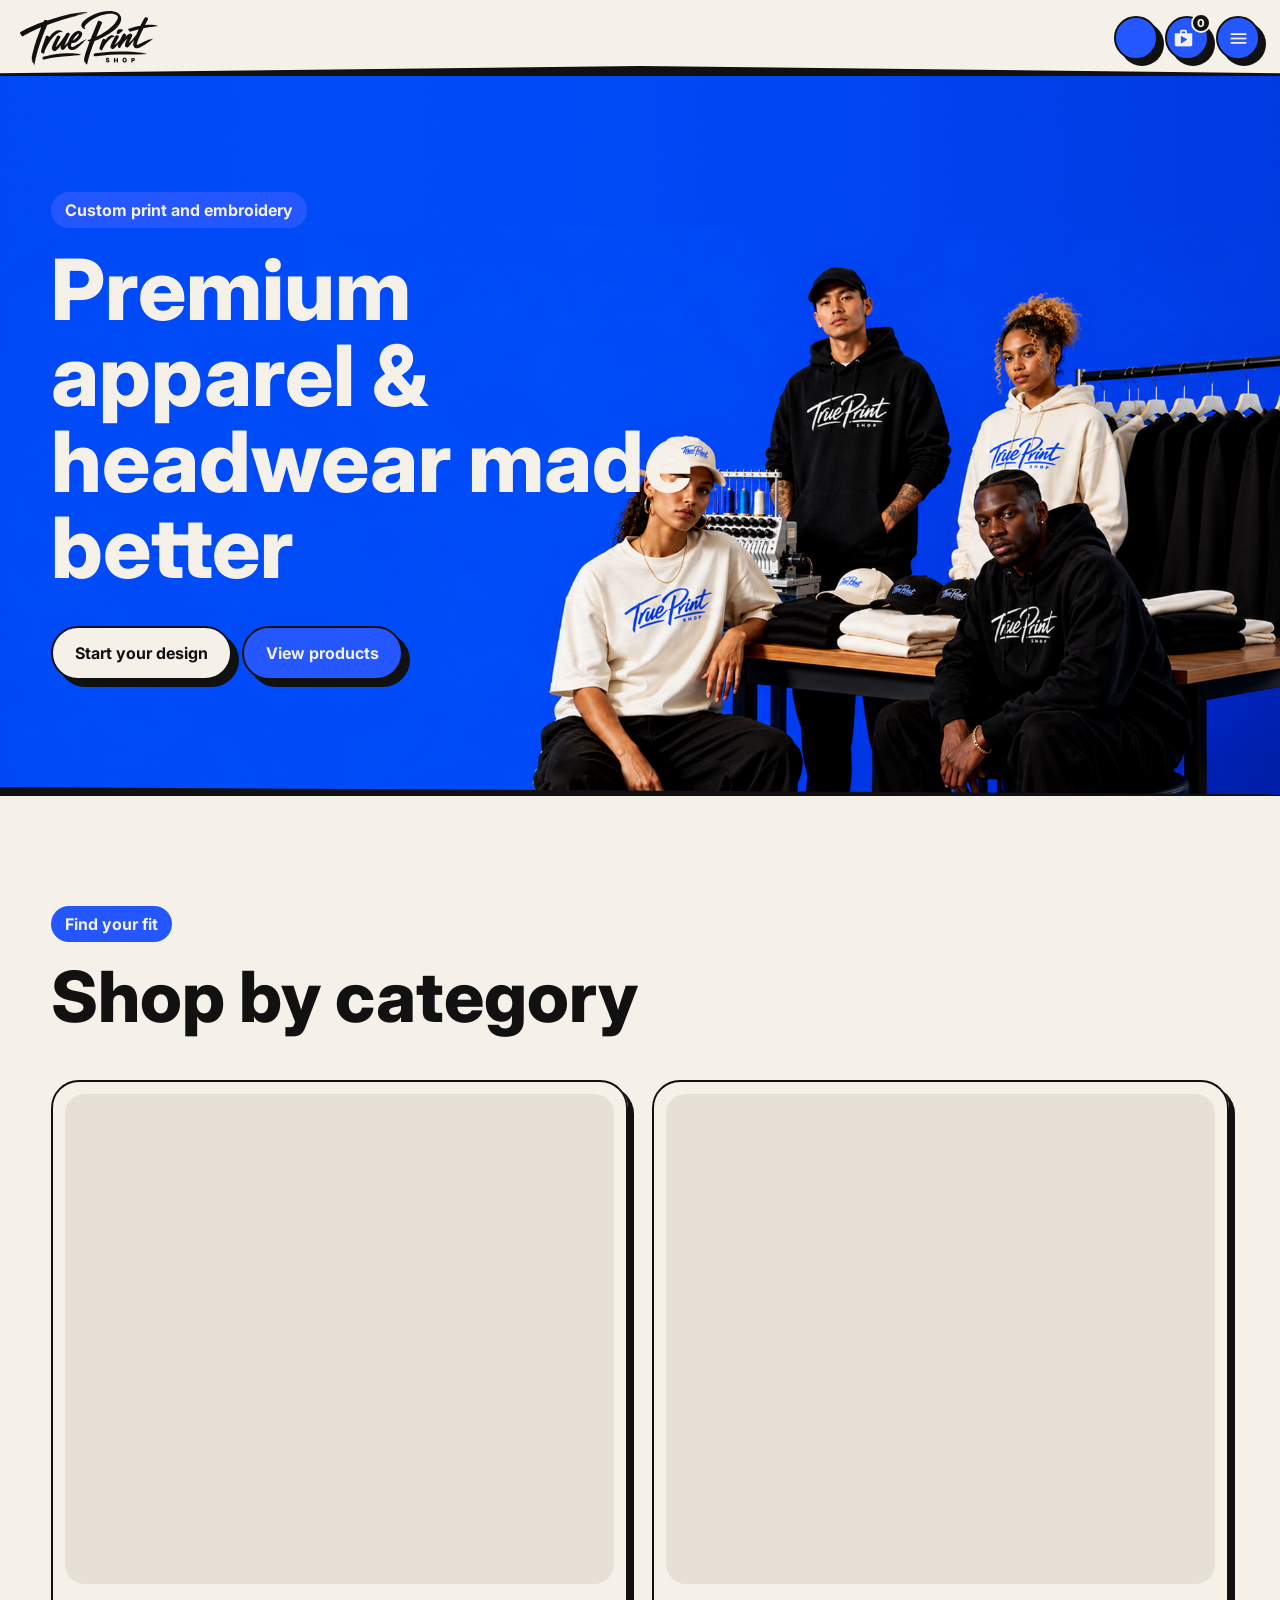
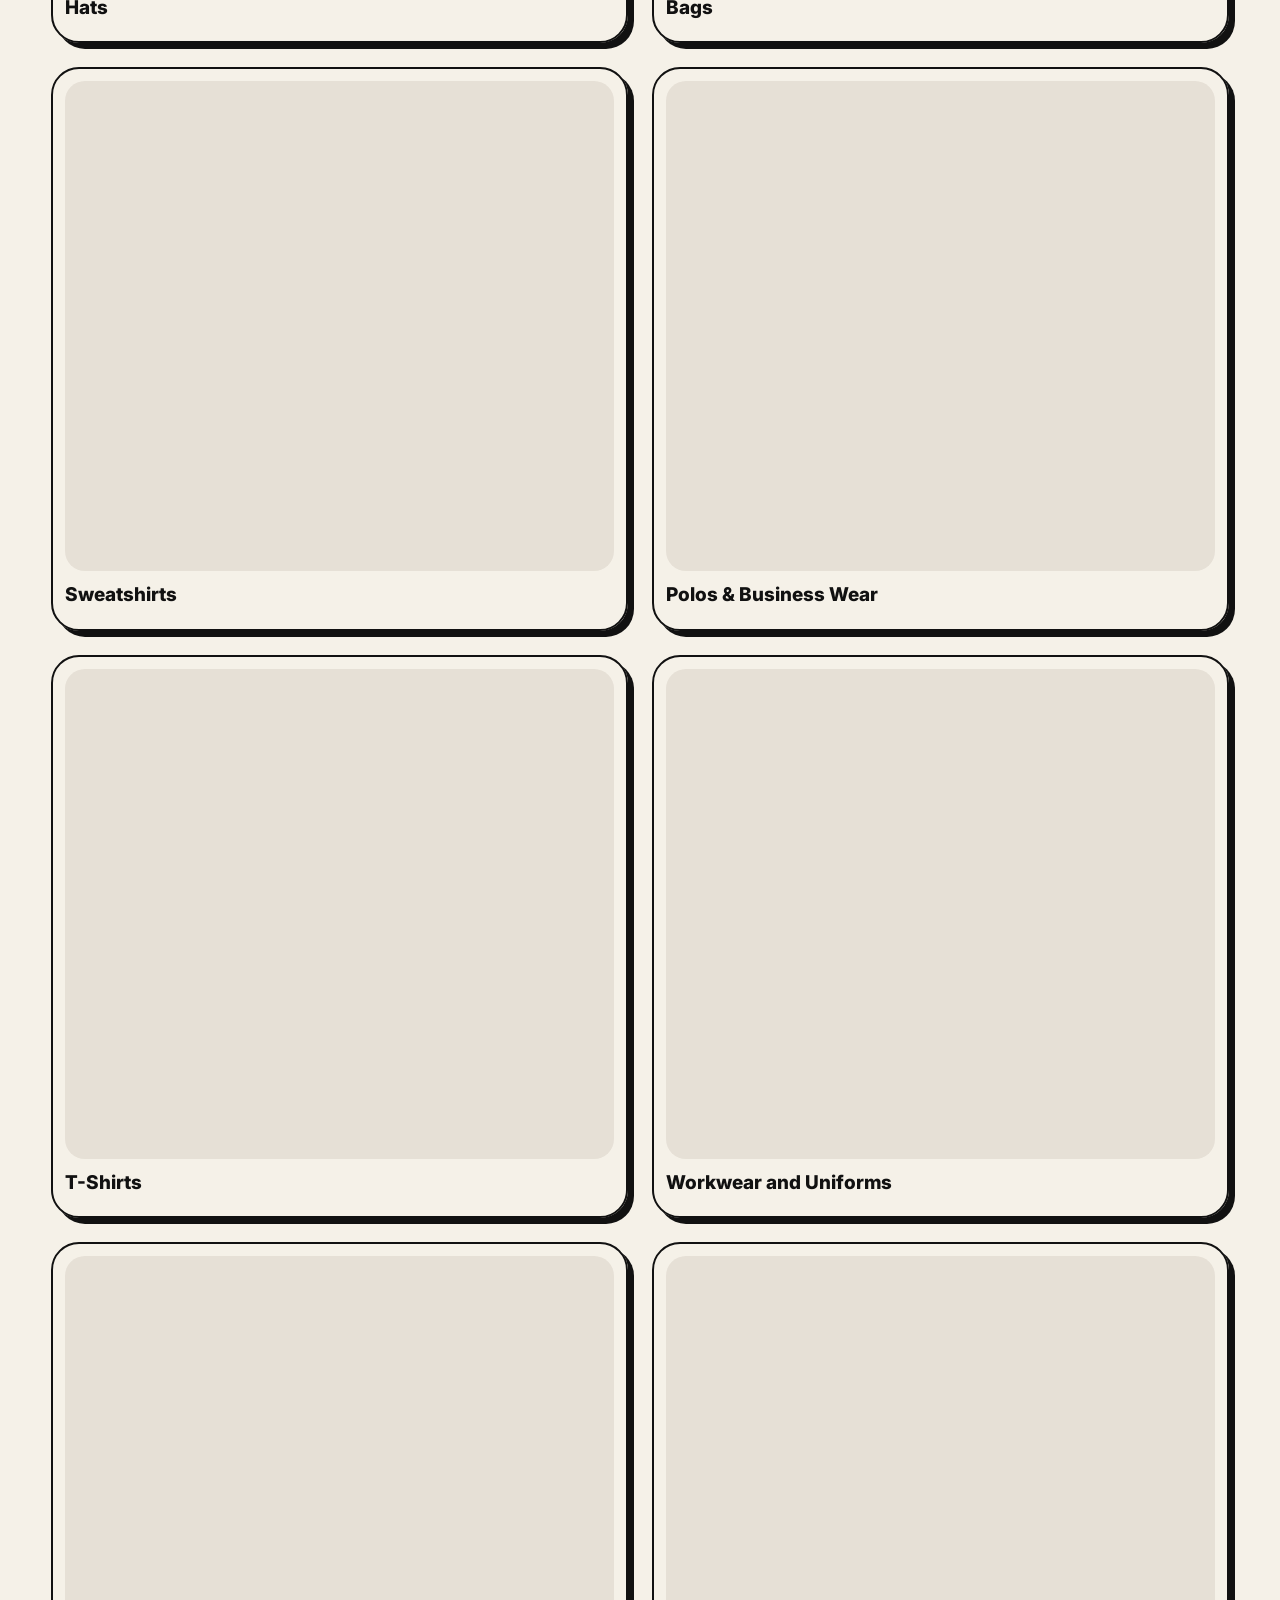
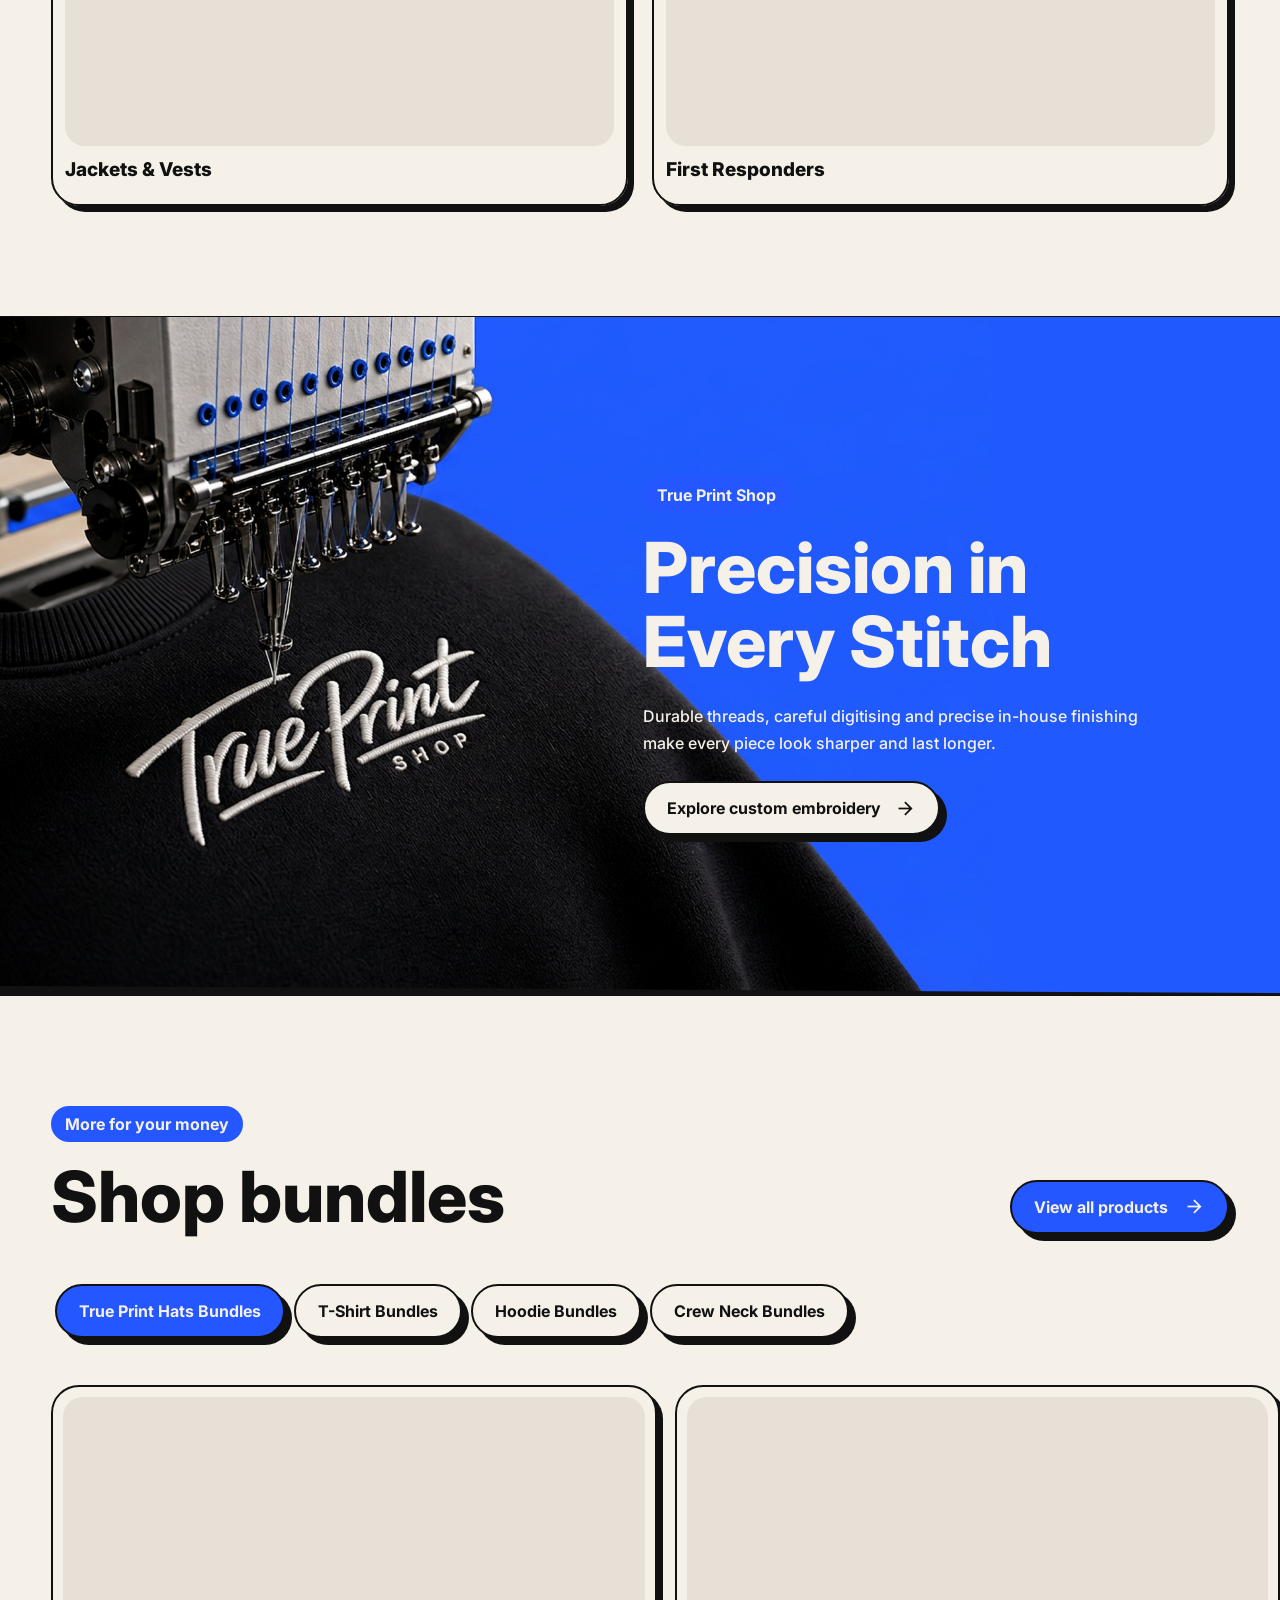
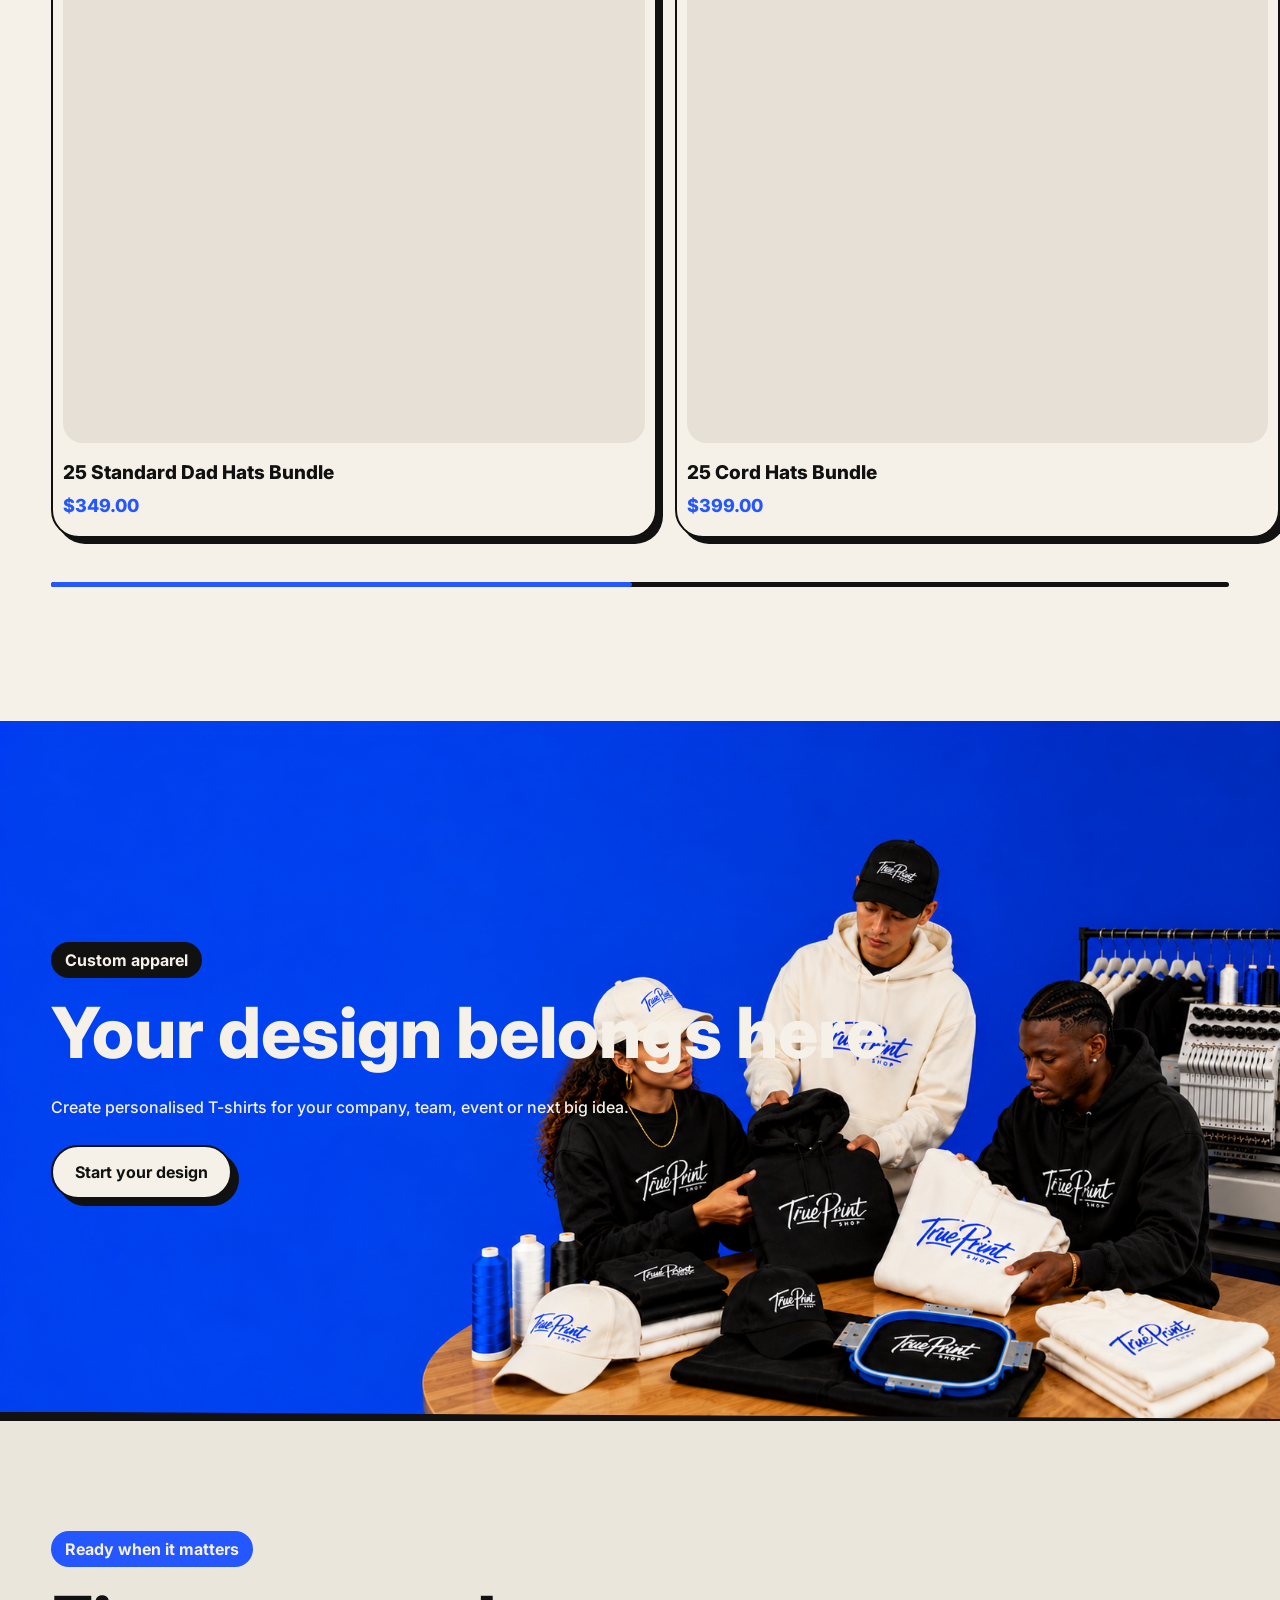
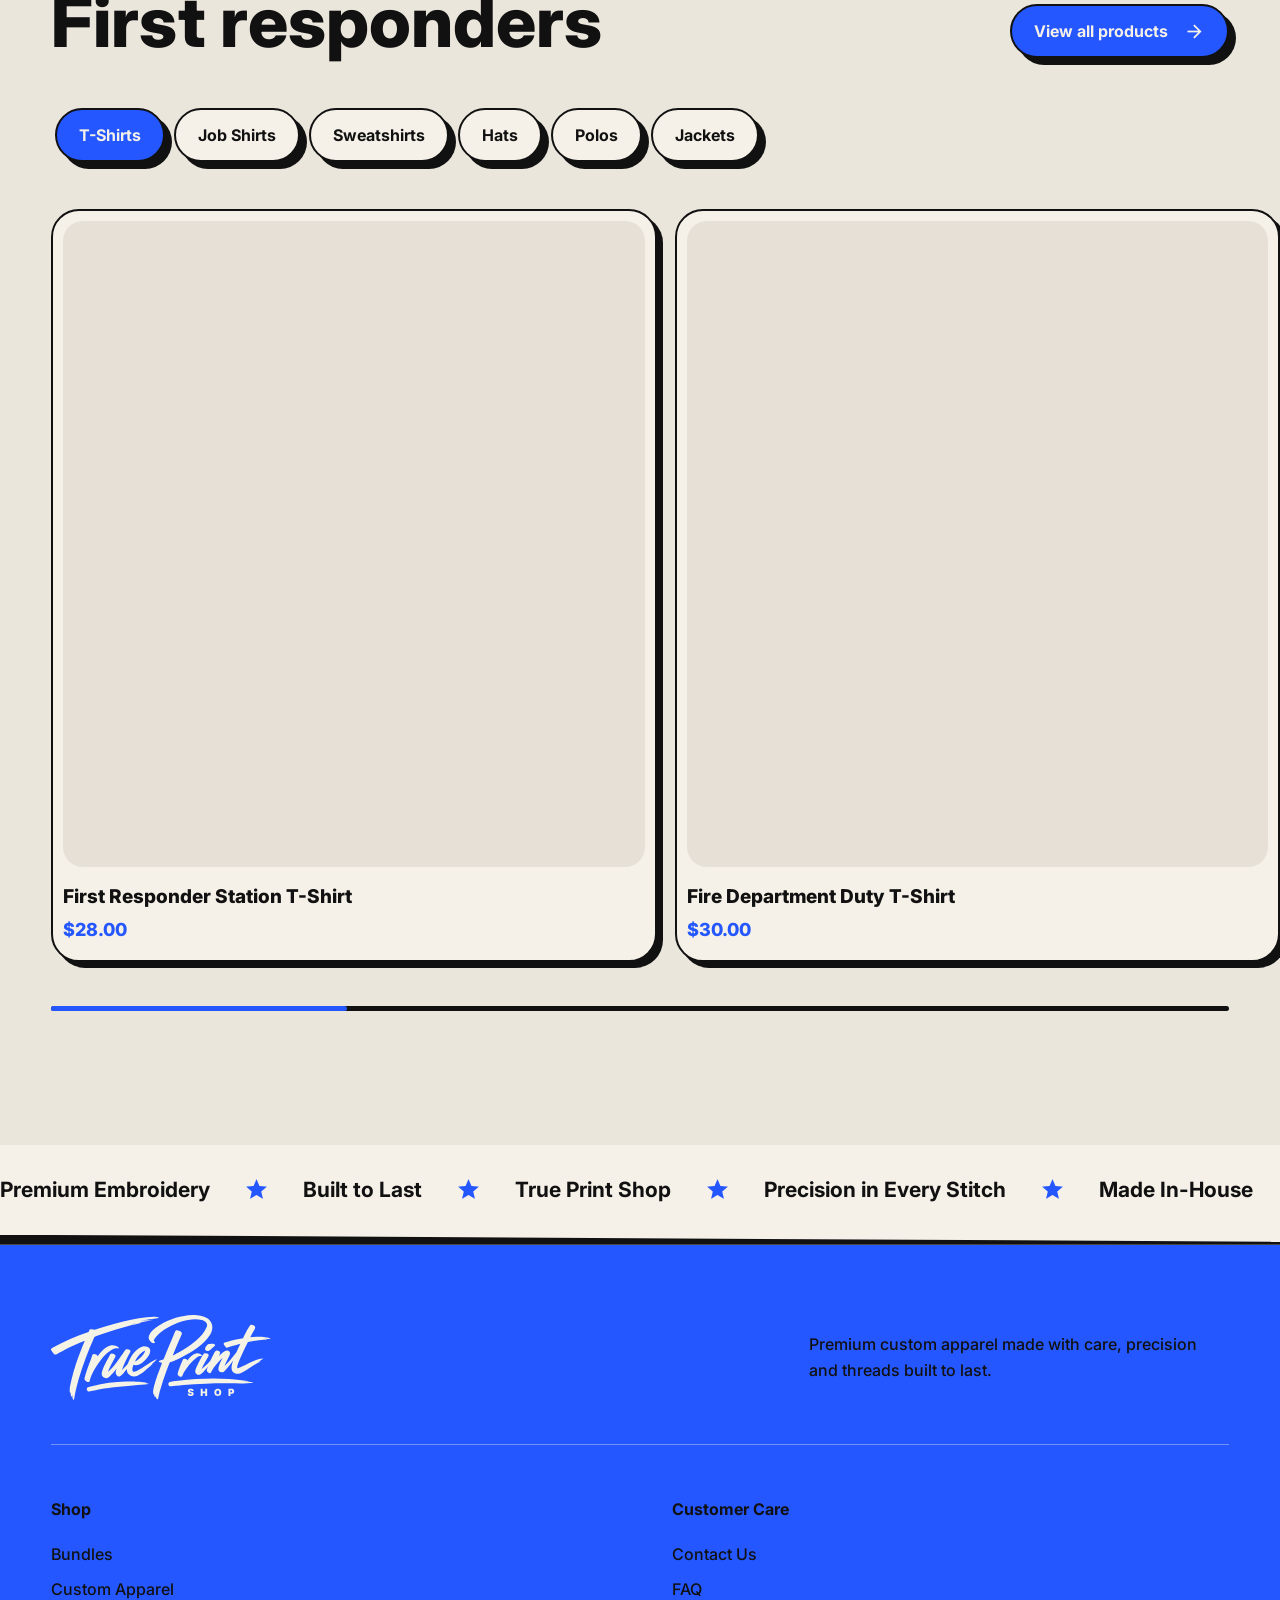
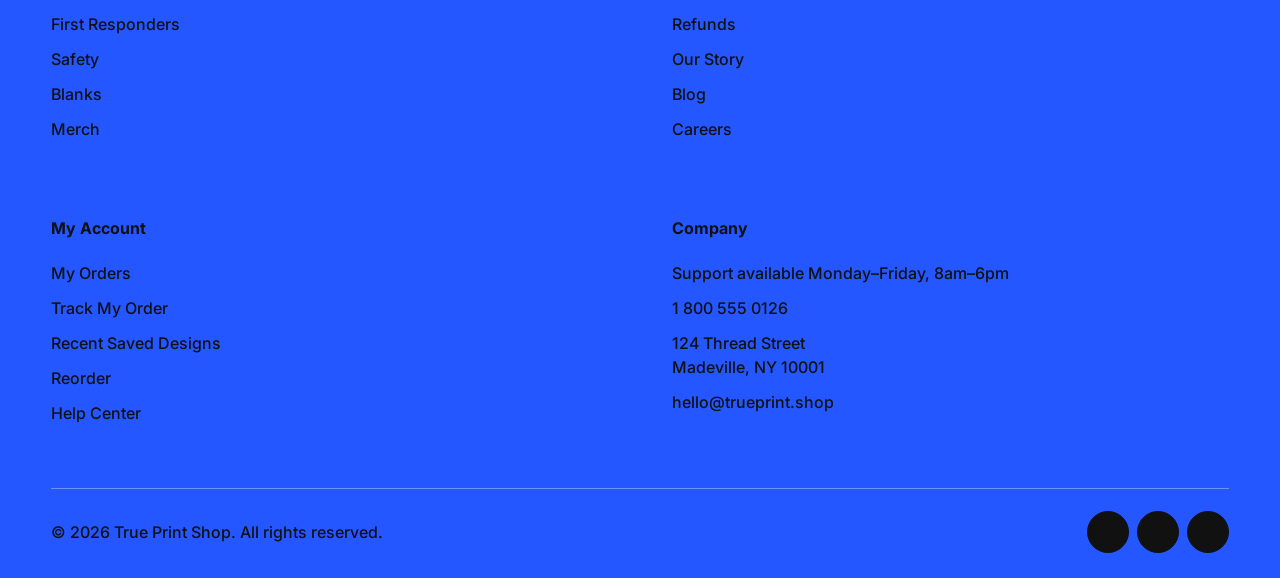
==== commit 5ad5fa7c: "Move Custom Apparel before First Responders" ====
--- a/index.html
+++ b/index.html
@@ -122,11 +122,11 @@
       <article data-category="hats"><div class="placeholder"></div><h3>25 Standard Dad Hats Bundle</h3><strong>$349.00</strong></article><article data-category="hats"><div class="placeholder"></div><h3>25 Cord Hats Bundle</h3><strong>$399.00</strong></article><article data-category="hats"><div class="placeholder"></div><h3>25 Waffle Snapback Hats Bundle</h3><strong>$449.00</strong></article><article data-category="hats"><div class="placeholder"></div><h3>25 Cloud Hats Bundle</h3><strong>$429.00</strong></article><article data-category="tees"><div class="placeholder"></div><h3>25 Premium T-Shirts Bundle</h3><strong>$299.00</strong></article><article data-category="tees"><div class="placeholder"></div><h3>50 Everyday T-Shirts Bundle</h3><strong>$499.00</strong></article><article data-category="hoodies"><div class="placeholder"></div><h3>12 Heavyweight Hoodies Bundle</h3><strong>$599.00</strong></article><article data-category="crew"><div class="placeholder"></div><h3>12 Premium Crew Necks Bundle</h3><strong>$529.00</strong></article>
     </div><div class="rail-scroll" aria-hidden="true"><span></span></div><a class="button section-button" href="#">View more<i class="material-icons">chevron_right</i></a></section>
 
+    <section class="custom reveal" id="custom"><div class="custom-copy"><p class="eyebrow">Custom apparel</p><h2>Your design belongs here</h2><p>Create personalised T-shirts for your company, team, event or next big idea.</p><a class="button light" href="#">Start your design</a></div><div class="placeholder" role="img" aria-label="Custom T-shirt composition image placeholder"></div></section>
+
     <section class="content-section products responders reveal" id="responders"><div class="heading-row"><div><p class="eyebrow">Ready when it matters</p><h2>First responders</h2></div><a href="#">View all products<i class="material-icons">arrow_forward</i></a></div><div class="tabs" data-grid="responder-products"><button class="active" data-filter="tees">T-Shirts</button><button data-filter="jobs">Job Shirts</button><button data-filter="sweats">Sweatshirts</button><button data-filter="hats">Hats</button><button data-filter="polos">Polos</button><button data-filter="jackets">Jackets</button></div><div class="product-rail" id="responder-products">
       <article data-category="tees"><div class="placeholder"></div><h3>First Responder Station T-Shirt</h3><strong>$28.00</strong></article><article data-category="tees"><div class="placeholder"></div><h3>Fire Department Duty T-Shirt</h3><strong>$30.00</strong></article><article data-category="tees"><div class="placeholder"></div><h3>EMS Premium T-Shirt</h3><strong>$32.00</strong></article><article data-category="tees"><div class="placeholder"></div><h3>Police Department T-Shirt</h3><strong>$30.00</strong></article><article data-category="tees"><div class="placeholder"></div><h3>Rescue Team Performance T-Shirt</h3><strong>$34.00</strong></article><article data-category="tees"><div class="placeholder"></div><h3>Emergency Services Duty T-Shirt</h3><strong>$31.00</strong></article><article data-category="tees"><div class="placeholder"></div><h3>Station Crew Long Sleeve</h3><strong>$38.00</strong></article><article data-category="tees"><div class="placeholder"></div><h3>First Response Training T-Shirt</h3><strong>$29.00</strong></article><article data-category="jobs"><div class="placeholder"></div><h3>Responder Job Shirt</h3><strong>$69.00</strong></article><article data-category="sweats"><div class="placeholder"></div><h3>Station Sweatshirt</h3><strong>$56.00</strong></article><article data-category="hats"><div class="placeholder"></div><h3>Department Duty Hat</h3><strong>$24.00</strong></article><article data-category="polos"><div class="placeholder"></div><h3>Responder Performance Polo</h3><strong>$44.00</strong></article><article data-category="jackets"><div class="placeholder"></div><h3>Responder Softshell Jacket</h3><strong>$89.00</strong></article>
     </div><div class="rail-scroll" aria-hidden="true"><span></span></div><a class="button section-button" href="#">View more<i class="material-icons">chevron_right</i></a></section>
-
-    <section class="custom reveal" id="custom"><div class="custom-copy"><p class="eyebrow">Custom apparel</p><h2>Your design belongs here</h2><p>Create personalised T-shirts for your company, team, event or next big idea.</p><a class="button light" href="#">Start your design</a></div><div class="placeholder" role="img" aria-label="Custom T-shirt composition image placeholder"></div></section>
 
     <div class="marquee" aria-label="True Print Shop benefits"><div class="marquee-track"><div class="marquee-group"><span>Premium Embroidery</span><i class="material-icons">star</i><span>Built to Last</span><i class="material-icons">star</i><span>True Print Shop</span><i class="material-icons">star</i><span class="precision-value">Precision in Every Stitch</span><i class="material-icons">star</i><span>Made In-House</span><i class="material-icons">star</i></div><div class="marquee-group" aria-hidden="true"><span>Premium Embroidery</span><i class="material-icons">star</i><span>Built to Last</span><i class="material-icons">star</i><span>True Print Shop</span><i class="material-icons">star</i><span class="precision-value">Precision in Every Stitch</span><i class="material-icons">star</i><span>Made In-House</span><i class="material-icons">star</i></div></div></div>
   </main>
--- a/styles.css
+++ b/styles.css
@@ -468,3 +468,21 @@
 
 
 
+
+/* Global title-tag contrast rule: on dark, blue, or image-led sections, title tags are always black with white text. */
+:is(.hero,.embroidery,.custom,.catalog-hero,.brand-photo,[class*="hero"],[class*="banner"],[class*="masthead"]) .eyebrow,
+:is(.hero,.embroidery,.custom,.catalog-hero,.brand-photo,[class*="hero"],[class*="banner"],[class*="masthead"]) .section-tag,
+:is(.hero,.embroidery,.custom,.catalog-hero,.brand-photo,[class*="hero"],[class*="banner"],[class*="masthead"]) .kicker {
+  background: var(--ink) !important;
+  color: var(--cream) !important;
+  border-color: var(--ink) !important;
+}
+
+.hero .eyebrow,
+.embroidery .eyebrow,
+.custom .eyebrow,
+.catalog-hero .eyebrow {
+  background: var(--ink) !important;
+  color: var(--cream) !important;
+  border-color: var(--ink) !important;
+}
--- a/design-system.css
+++ b/design-system.css
@@ -460,3 +460,128 @@
   background:transparent!important;
   color:var(--color-ink)!important;
 }
+
+/* Canonical Shop Bundles button system */
+:where(
+  .button,
+  .heading-row > a,
+  .section-button,
+  .mobile-primary,
+  .filter-toggle,
+  .sort-dropdown > button,
+  .share-copy,
+  .share-action,
+  .tabs button,
+  .size-options button
+){
+  min-height:var(--control-height)!important;
+  padding:0 22px!important;
+  border:2px solid var(--color-ink)!important;
+  border-radius:var(--radius-control)!important;
+  background:var(--color-cream)!important;
+  color:var(--color-ink)!important;
+  box-shadow:none!important;
+  transform:none!important;
+  display:inline-flex;
+  align-items:center;
+  justify-content:center;
+  gap:12px;
+  font-weight:700;
+  cursor:pointer;
+  transition:transform var(--motion-fast),background-color var(--motion-fast),color var(--motion-fast),border-color var(--motion-fast),box-shadow var(--motion-fast)!important;
+}
+:where(
+  .button,
+  .heading-row > a,
+  .section-button,
+  .mobile-primary,
+  .filter-toggle,
+  .sort-dropdown > button,
+  .share-copy,
+  .share-action,
+  .tabs button,
+  .size-options button
+):hover{
+  box-shadow:4px 4px 0 var(--color-ink)!important;
+  transform:translate(-2px,-2px)!important;
+}
+:where(
+  .button,
+  .heading-row > a,
+  .section-button,
+  .mobile-primary,
+  .filter-toggle,
+  .sort-dropdown > button,
+  .share-copy,
+  .share-action,
+  .tabs button,
+  .size-options button
+):active{
+  box-shadow:1px 1px 0 var(--color-ink)!important;
+  transform:translate(1px,1px)!important;
+}
+.button.light,
+.button.white,
+.button.secondary,
+.share-action,
+.tabs button:not(.active),
+.size-options button:not(.active),
+.sort-dropdown > button{
+  background:var(--color-cream)!important;
+  border-color:var(--color-ink)!important;
+  color:var(--color-ink)!important;
+}
+.button.primary,
+.button.dark,
+.button.blue,
+.heading-row > a,
+.section-button,
+.mobile-primary,
+.filter-toggle,
+.share-copy,
+.tabs button.active,
+.size-options button.active{
+  background:var(--color-blue)!important;
+  border-color:var(--color-ink)!important;
+  color:var(--color-cream)!important;
+}
+.button.light:hover,.button.light:focus-visible,.button.light:active,
+.button.white:hover,.button.white:focus-visible,.button.white:active,
+.button.secondary:hover,.button.secondary:focus-visible,.button.secondary:active,
+.share-action:hover,.share-action:focus-visible,.share-action:active,
+.tabs button:not(.active):hover,.tabs button:not(.active):focus-visible,.tabs button:not(.active):active,
+.size-options button:not(.active):hover,.size-options button:not(.active):focus-visible,.size-options button:not(.active):active,
+.sort-dropdown > button:hover,.sort-dropdown > button:focus-visible,.sort-dropdown > button:active{
+  background:var(--color-cream)!important;
+  border-color:var(--color-ink)!important;
+  color:var(--color-ink)!important;
+}
+.button.primary:hover,.button.primary:focus-visible,.button.primary:active,
+.button.dark:hover,.button.dark:focus-visible,.button.dark:active,
+.button.blue:hover,.button.blue:focus-visible,.button.blue:active,
+.heading-row > a:hover,.heading-row > a:focus-visible,.heading-row > a:active,
+.section-button:hover,.section-button:focus-visible,.section-button:active,
+.mobile-primary:hover,.mobile-primary:focus-visible,.mobile-primary:active,
+.filter-toggle:hover,.filter-toggle:focus-visible,.filter-toggle:active,
+.share-copy:hover,.share-copy:focus-visible,.share-copy:active,
+.tabs button.active:hover,.tabs button.active:focus-visible,.tabs button.active:active,
+.size-options button.active:hover,.size-options button.active:focus-visible,.size-options button.active:active{
+  background:var(--color-blue)!important;
+  border-color:var(--color-ink)!important;
+  color:var(--color-cream)!important;
+}
+
+/* Blue section text rule.
+   Blue section backgrounds use Near Black text.
+   Dark title tags remain black with Warm White text. */
+:is(.catalog-hero,.site-footer,.blue-section,[data-section-bg="blue"]){
+  color:var(--color-ink)!important;
+}
+:is(.catalog-hero,.site-footer,.blue-section,[data-section-bg="blue"]) :is(h1,h2,h3,h4,h5,h6,p,a,span,strong,small,li){
+  color:inherit;
+}
+:is(.catalog-hero,.site-footer,.blue-section,[data-section-bg="blue"]) :is(.eyebrow,.section-tag,.kicker){
+  background:var(--color-ink)!important;
+  color:var(--color-cream)!important;
+  border-color:var(--color-ink)!important;
+}
--- a/brand-imagery.css
+++ b/brand-imagery.css
@@ -24,6 +24,26 @@
   object-position: center center;
 }
 
+/* Custom Apparel: full-section background while preserving copy placement */
+.custom {
+  position: relative;
+  overflow: hidden;
+}
+
+.custom .custom-copy {
+  position: relative;
+  z-index: 3;
+}
+
+.custom > .brand-photo--custom {
+  position: absolute;
+  inset: 0;
+  z-index: 0;
+  width: 100%;
+  height: 100%;
+  border-radius: 0;
+}
+
 @media (max-width: 760px) {
   .brand-photo--hero .brand-photo__image {
     object-position: 68% center;
@@ -32,4 +52,14 @@
   .brand-photo--embroidery .brand-photo__image {
     object-position: 18% center;
   }
+
+  .custom > .brand-photo--custom {
+    position: absolute;
+    inset: 0;
+    order: initial;
+    width: 100%;
+    height: 100%;
+    aspect-ratio: auto;
+    border-radius: 0;
+  }
 }
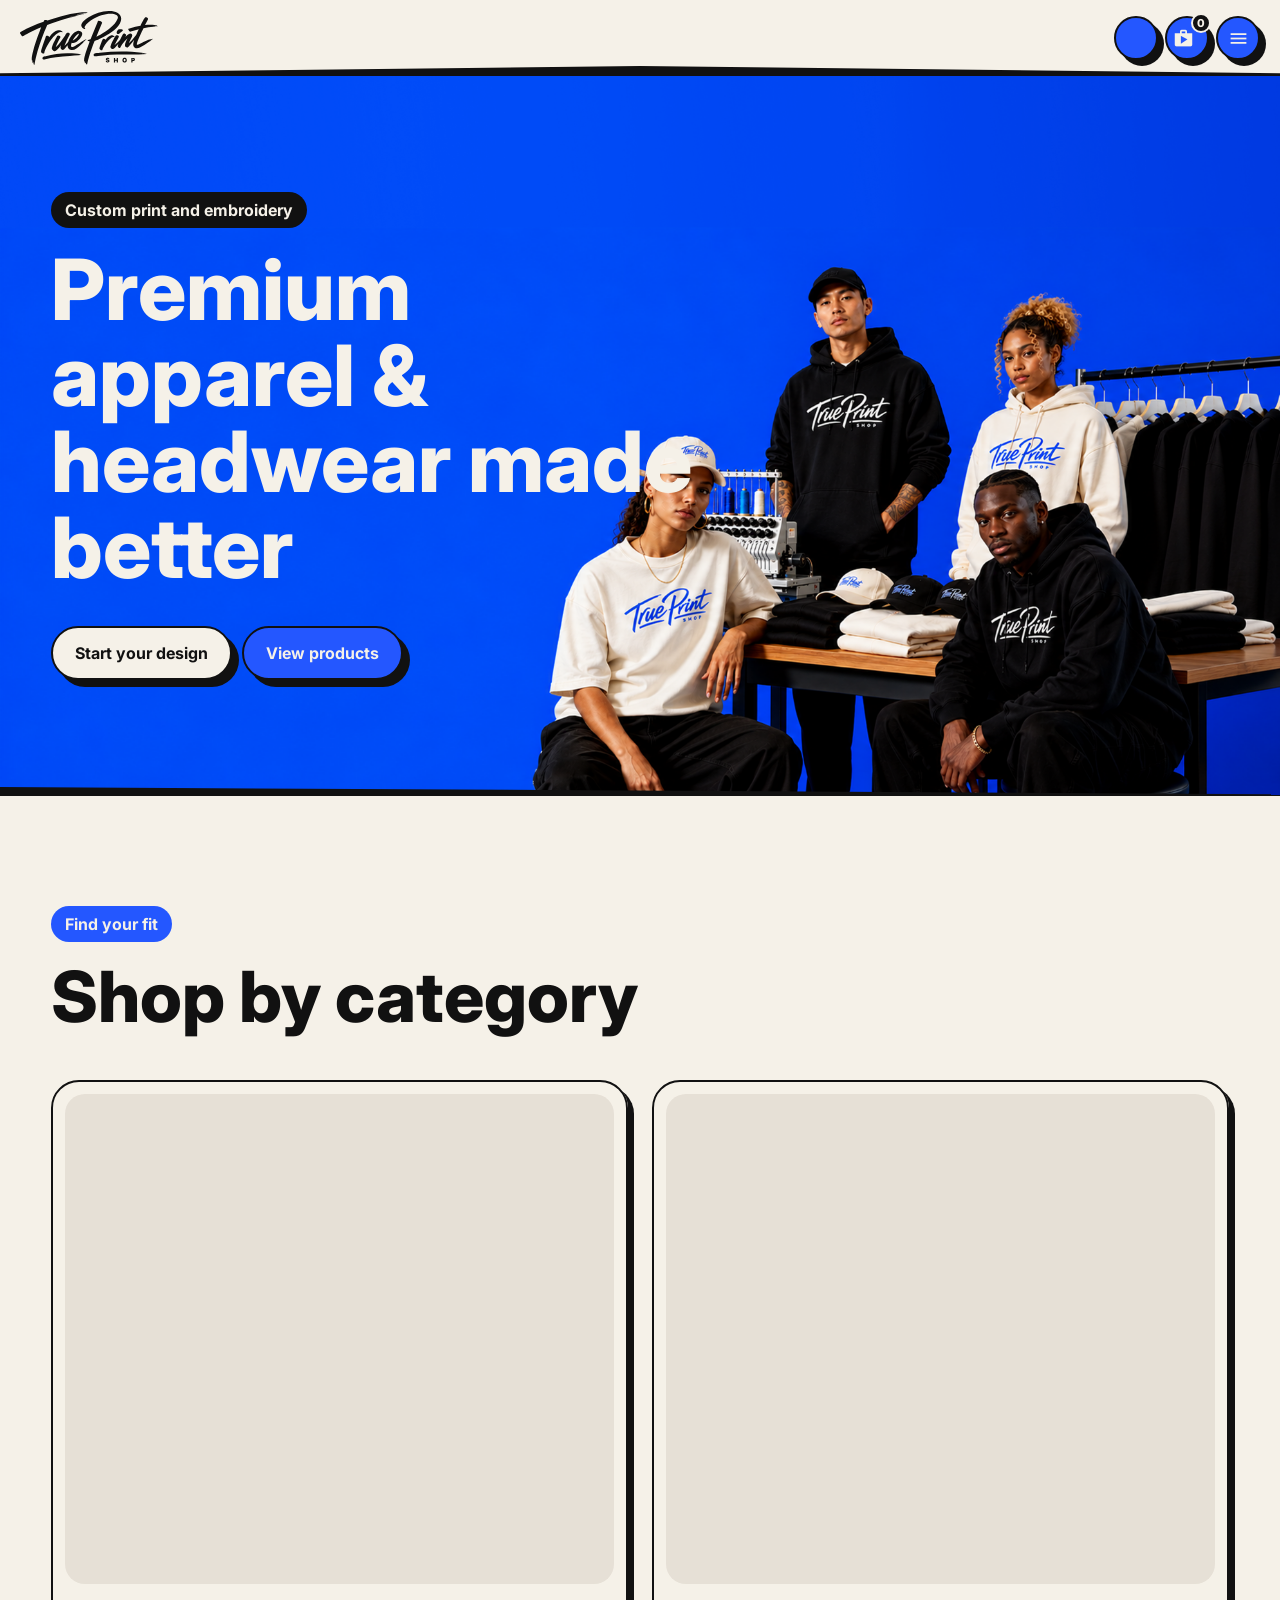
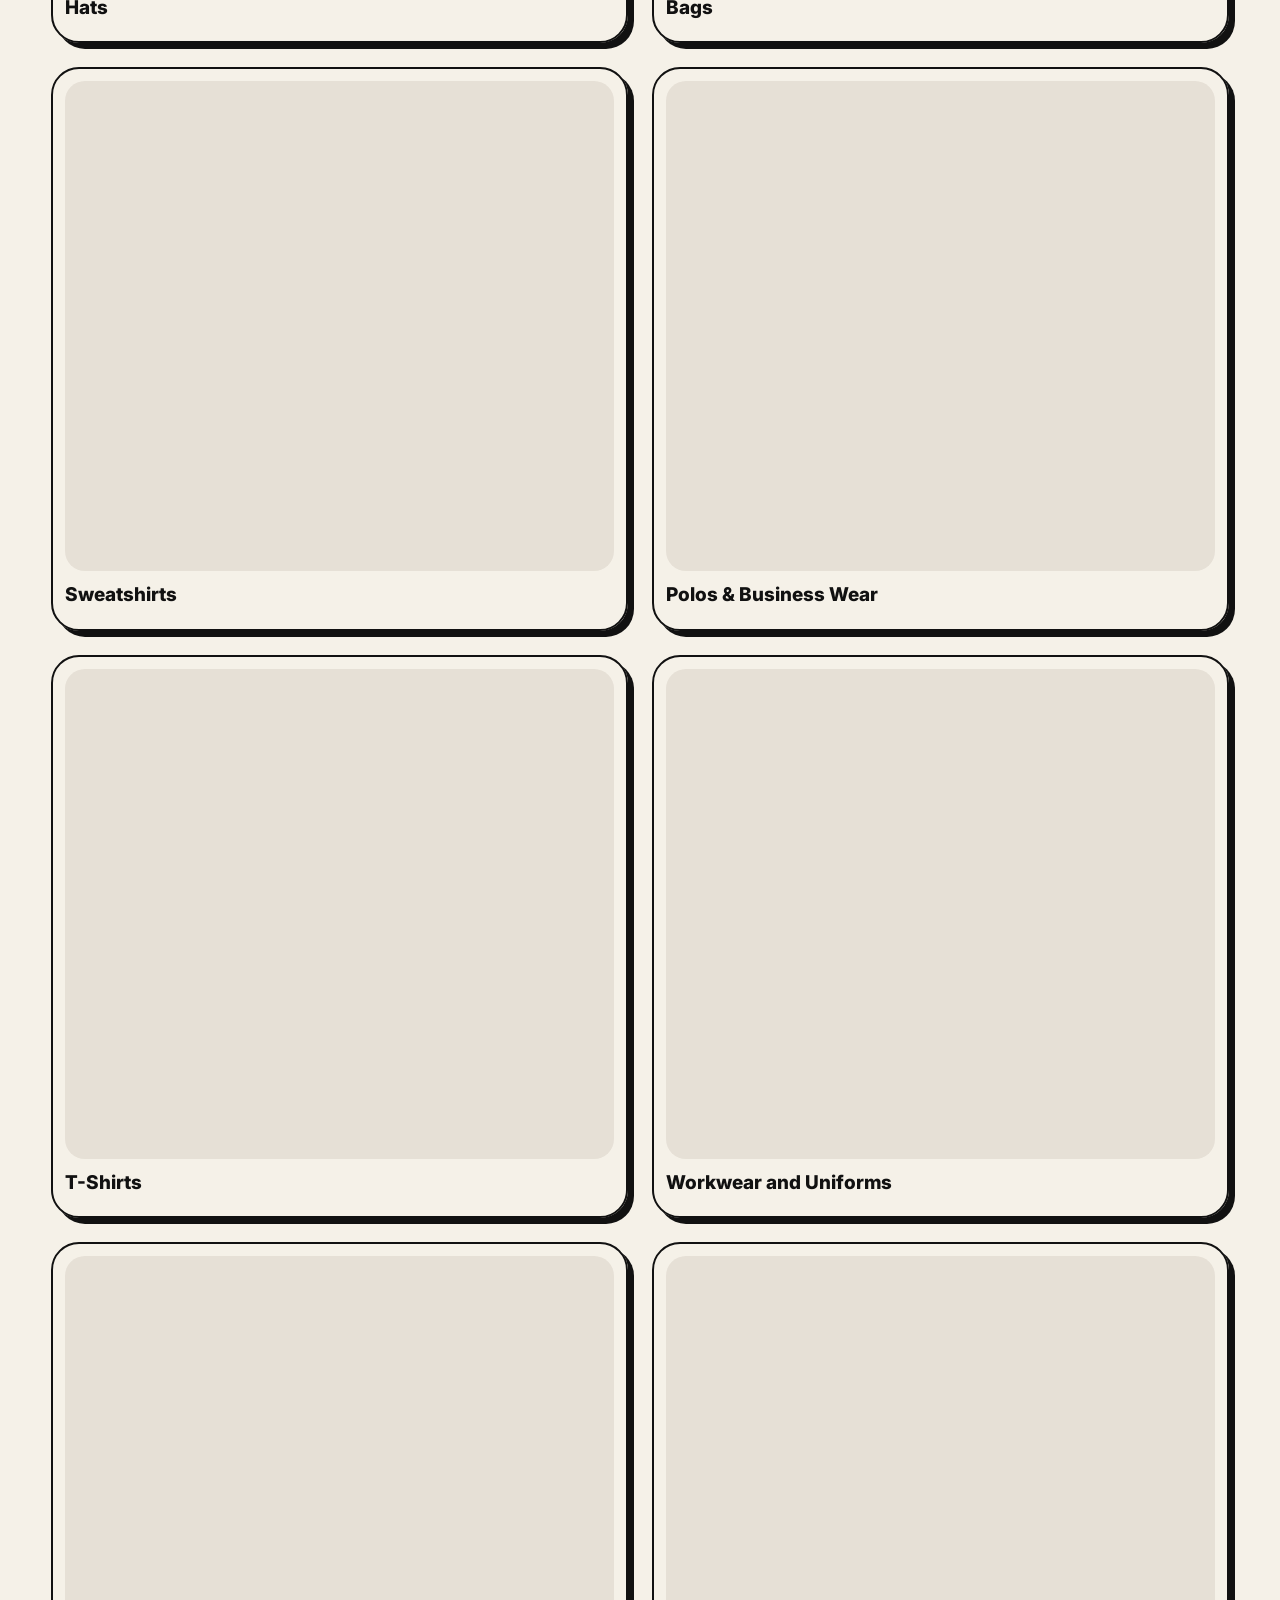
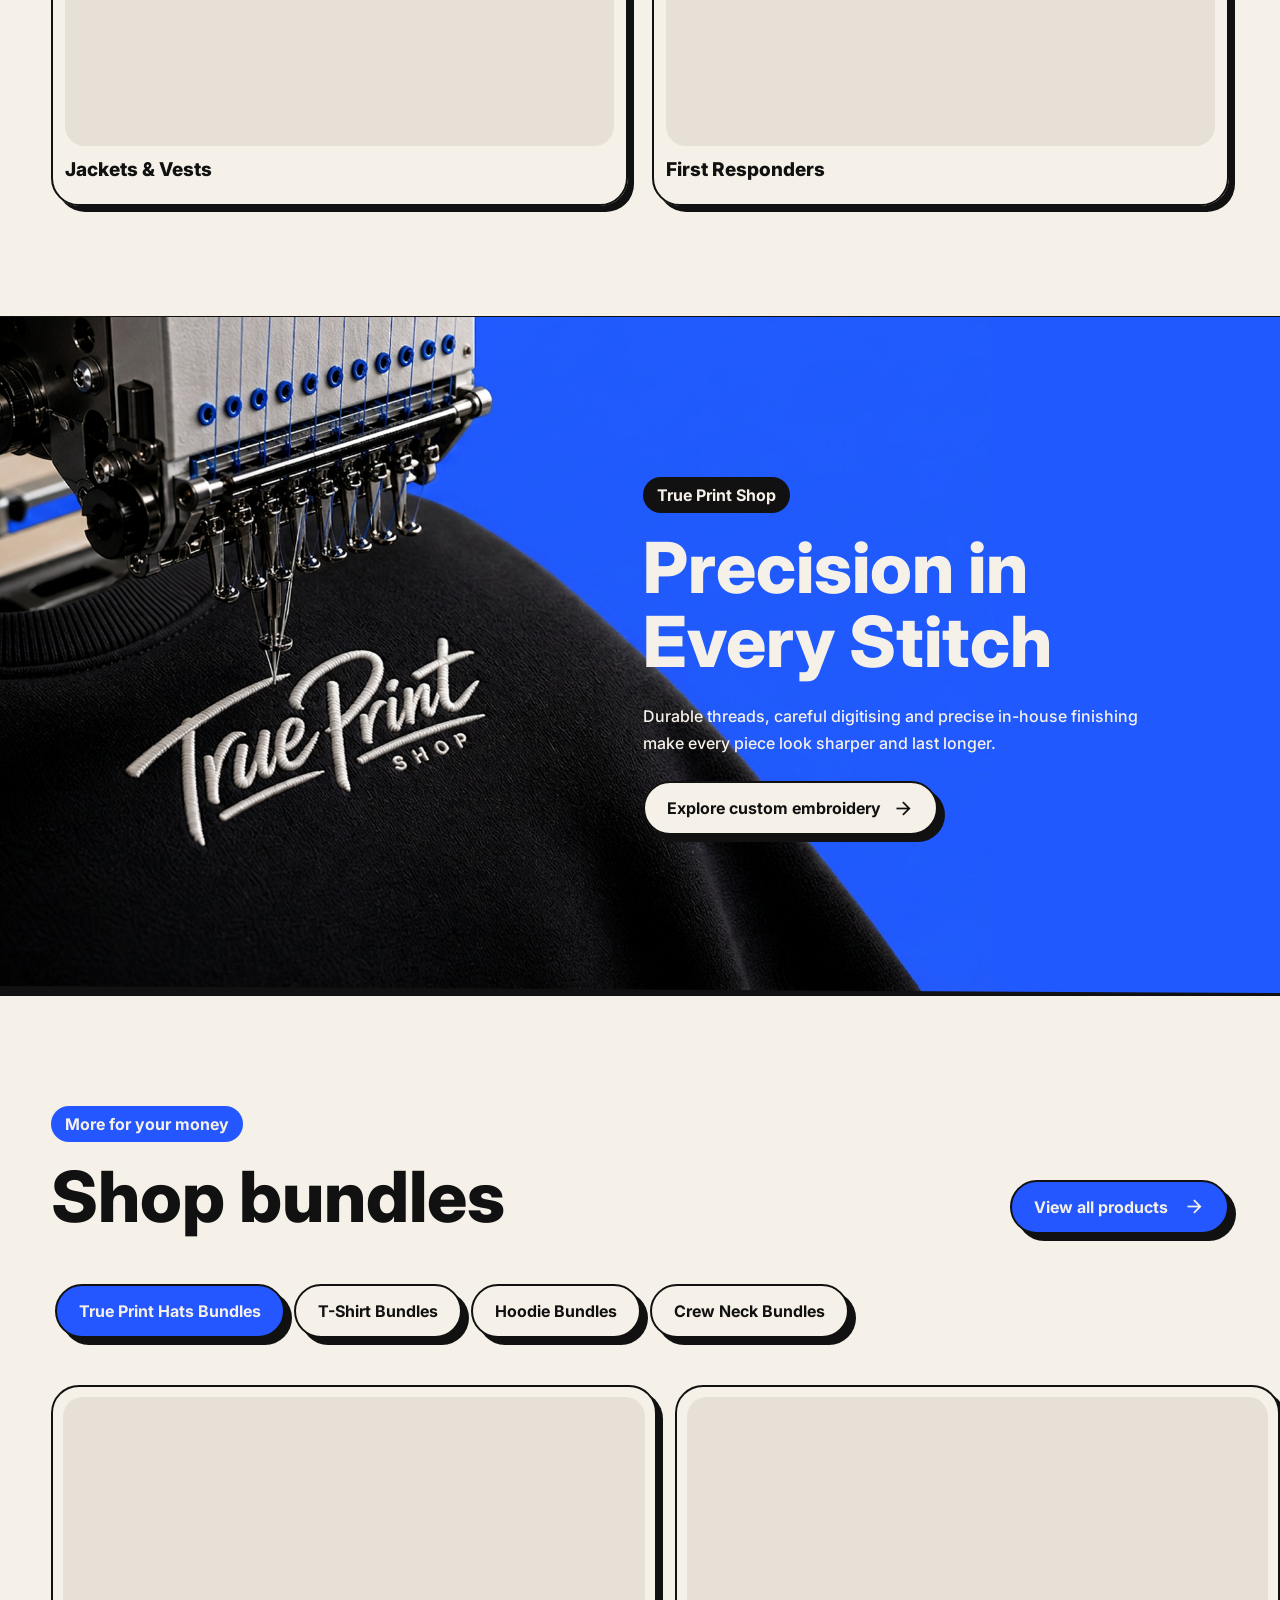
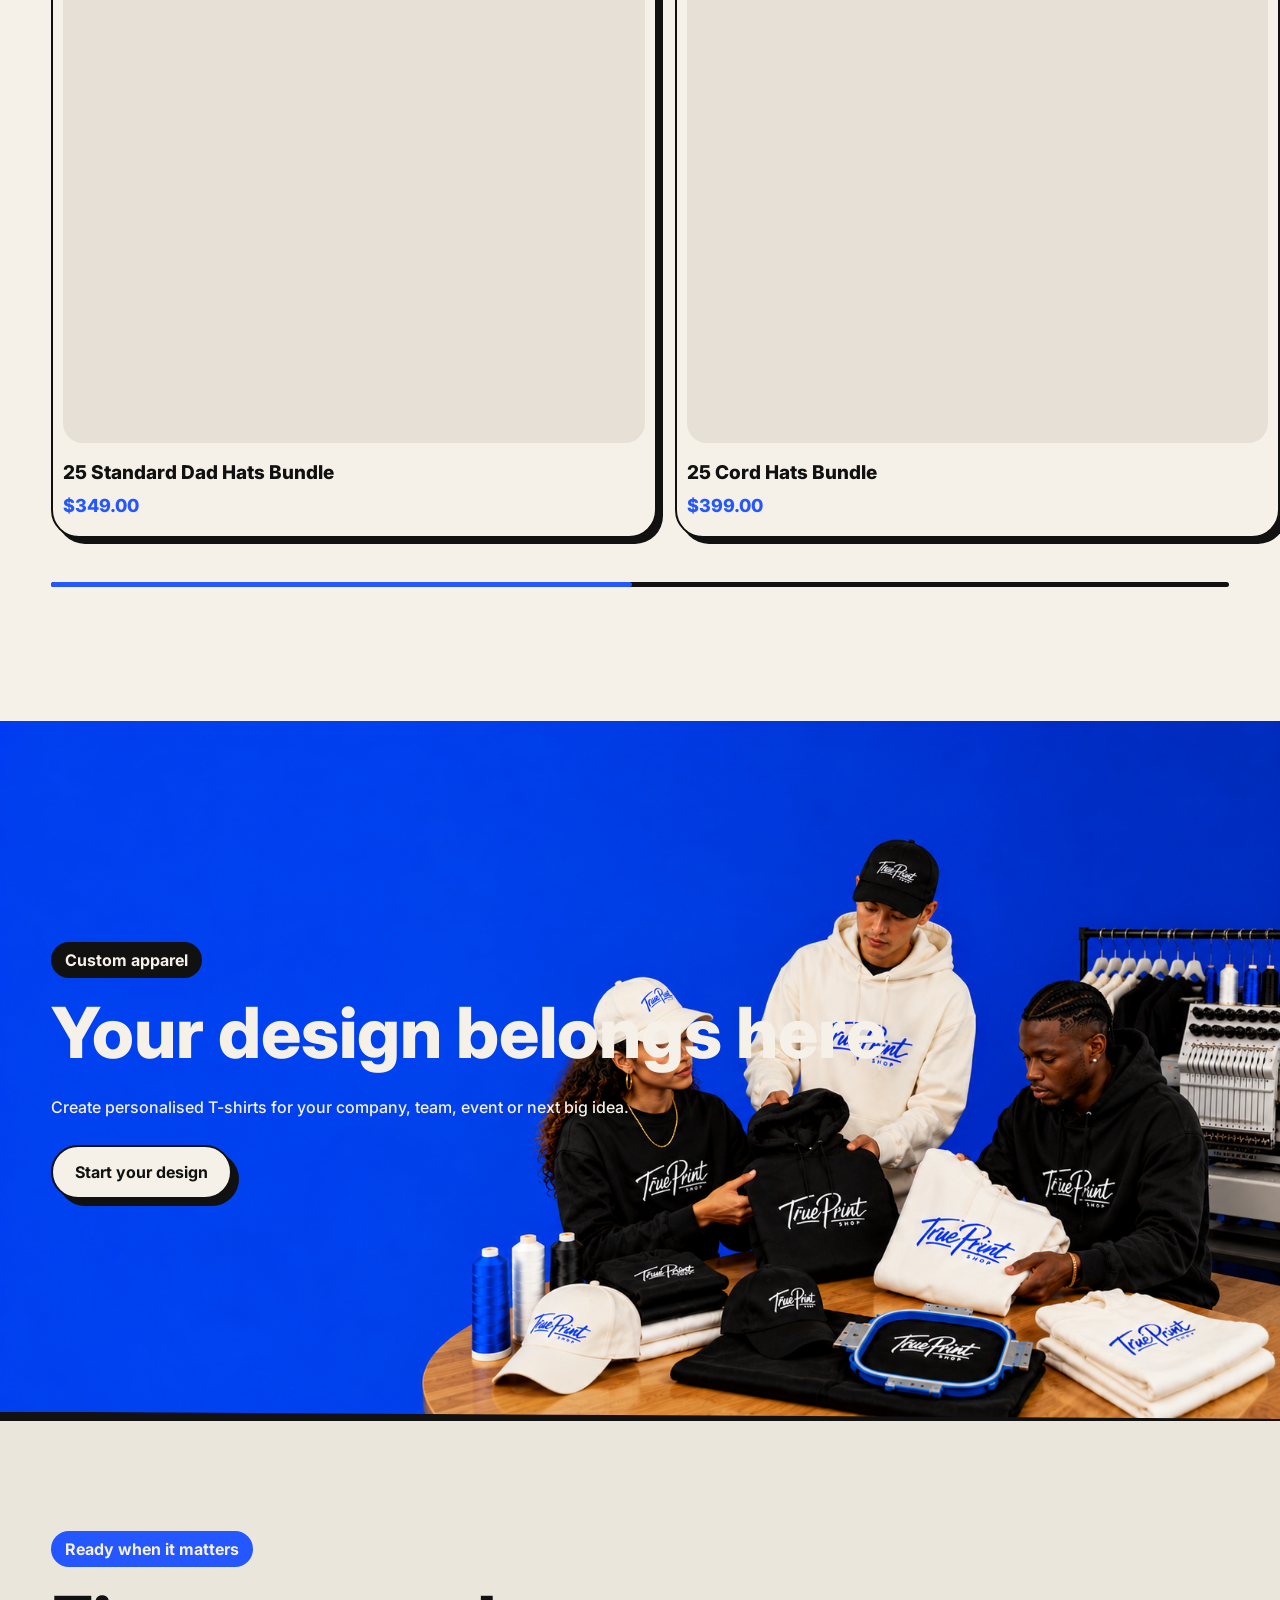
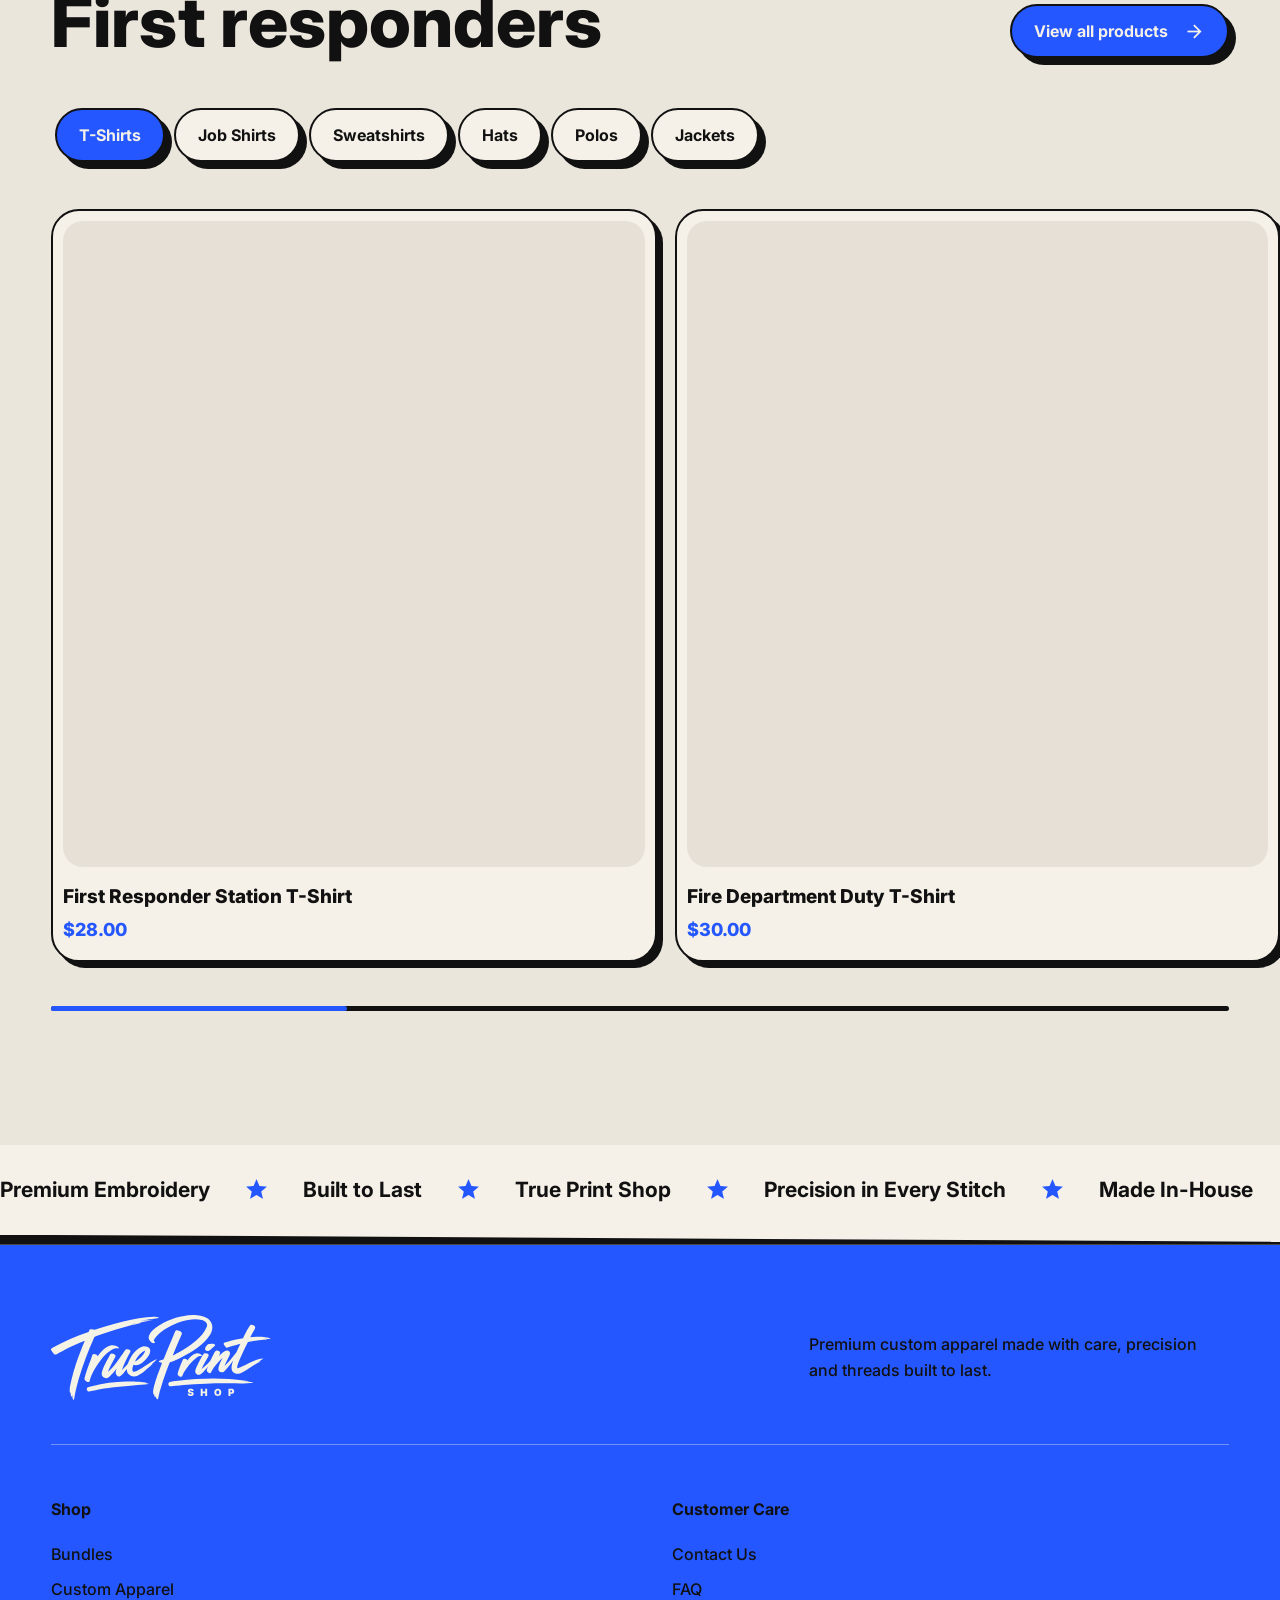
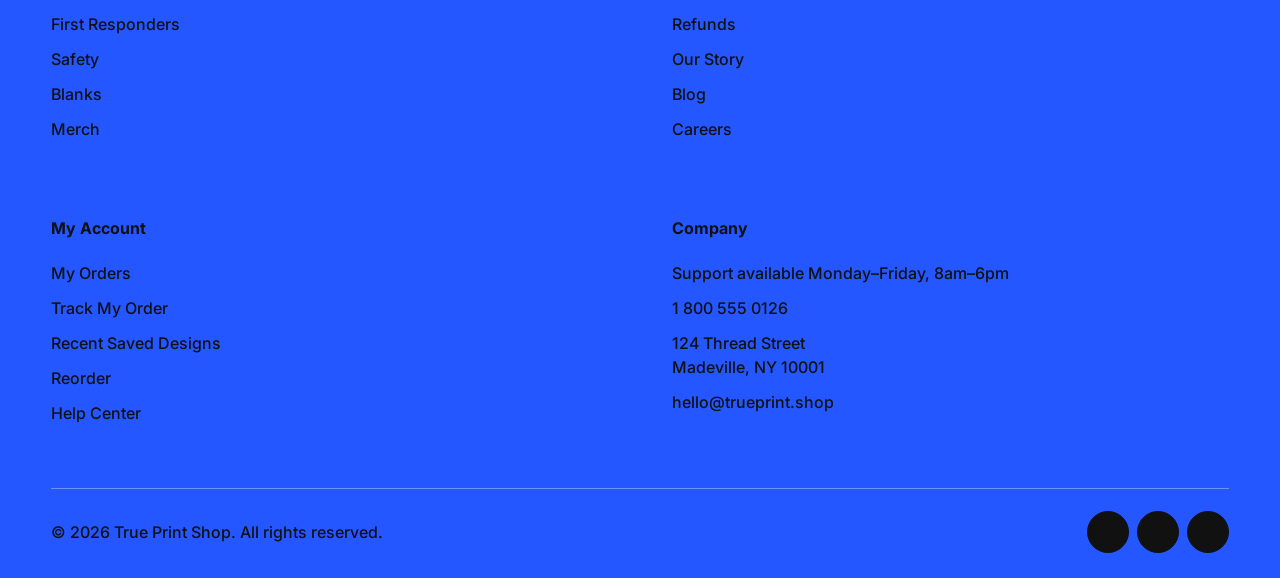
==== commit 902232fa: "Limit embroidery link to CTA button" ====
--- a/index.html
+++ b/index.html
@@ -116,7 +116,7 @@
       <a class="category" href="collection.html?category=hats"><div class="placeholder"></div><span>Hats</span></a><a class="category" href="collection.html?category=bags"><div class="placeholder"></div><span>Bags</span></a><a class="category" href="collection.html?category=sweatshirts"><div class="placeholder"></div><span>Sweatshirts</span></a><a class="category" href="collection.html?category=polos"><div class="placeholder"></div><span>Polos &amp; Business Wear</span></a><a class="category" href="collection.html?category=t-shirts"><div class="placeholder"></div><span>T-Shirts</span></a><a class="category" href="collection.html?category=workwear"><div class="placeholder"></div><span>Workwear and Uniforms</span></a><a class="category" href="collection.html?category=jackets"><div class="placeholder"></div><span>Jackets &amp; Vests</span></a><a class="category" href="collection.html?category=first-responders"><div class="placeholder"></div><span>First Responders</span></a>
     </div></section>
 
-    <a class="embroidery reveal" href="collection.html?category=t-shirts"><div class="placeholder" role="img" aria-label="Embroidery image placeholder"></div><div class="embroidery-card"><p class="eyebrow">True Print Shop</p><h2><span>Precision in</span><span>Every Stitch</span></h2><p>Durable threads, careful digitising and precise in-house finishing make every piece look sharper and last longer.</p><span class="button light">Explore custom embroidery<i class="material-icons">arrow_forward</i></span></div></a>
+    <section class="embroidery reveal"><div class="placeholder" role="img" aria-label="Embroidery image placeholder"></div><div class="embroidery-card"><p class="eyebrow">True Print Shop</p><h2><span>Precision in</span><span>Every Stitch</span></h2><p>Durable threads, careful digitising and precise in-house finishing make every piece look sharper and last longer.</p><a class="button light" href="collection.html?category=t-shirts">Explore custom embroidery<i class="material-icons">arrow_forward</i></a></div></section>
 
     <section class="content-section products reveal" id="bundles"><div class="heading-row"><div><p class="eyebrow">More for your money</p><h2>Shop bundles</h2></div><a href="#">View all products<i class="material-icons">arrow_forward</i></a></div><div class="tabs" data-grid="bundle-products"><button class="active" data-filter="hats">True Print Hats Bundles</button><button data-filter="tees">T-Shirt Bundles</button><button data-filter="hoodies">Hoodie Bundles</button><button data-filter="crew">Crew Neck Bundles</button></div><div class="product-rail" id="bundle-products">
       <article data-category="hats"><div class="placeholder"></div><h3>25 Standard Dad Hats Bundle</h3><strong>$349.00</strong></article><article data-category="hats"><div class="placeholder"></div><h3>25 Cord Hats Bundle</h3><strong>$399.00</strong></article><article data-category="hats"><div class="placeholder"></div><h3>25 Waffle Snapback Hats Bundle</h3><strong>$449.00</strong></article><article data-category="hats"><div class="placeholder"></div><h3>25 Cloud Hats Bundle</h3><strong>$429.00</strong></article><article data-category="tees"><div class="placeholder"></div><h3>25 Premium T-Shirts Bundle</h3><strong>$299.00</strong></article><article data-category="tees"><div class="placeholder"></div><h3>50 Everyday T-Shirts Bundle</h3><strong>$499.00</strong></article><article data-category="hoodies"><div class="placeholder"></div><h3>12 Heavyweight Hoodies Bundle</h3><strong>$599.00</strong></article><article data-category="crew"><div class="placeholder"></div><h3>12 Premium Crew Necks Bundle</h3><strong>$529.00</strong></article>
--- a/design-system.css
+++ b/design-system.css
@@ -585,3 +585,38 @@
   color:var(--color-cream)!important;
   border-color:var(--color-ink)!important;
 }
+
+/* Global dark title-tag rule.
+   Any title tag placed on blue, dark, or image-led sections is Near Black with Warm White text. */
+:is(
+  .hero,
+  .custom,
+  .embroidery,
+  .embroidery-card,
+  .catalog-hero,
+  .site-footer,
+  .brand-photo,
+  .blue-section,
+  .dark-section,
+  .image-section,
+  [data-section-bg="blue"],
+  [data-section-bg="dark"],
+  [data-section-bg="image"],
+  [class*="hero"],
+  [class*="banner"],
+  [class*="masthead"]
+) :is(.eyebrow,.section-tag,.kicker,.product-brand){
+  background:var(--color-ink)!important;
+  color:var(--color-cream)!important;
+  border-color:var(--color-ink)!important;
+}
+
+/* Explicitly cover homepage image-backed sections regardless of image implementation. */
+.hero :is(.eyebrow,.section-tag,.kicker,.product-brand),
+.custom :is(.eyebrow,.section-tag,.kicker,.product-brand),
+.embroidery :is(.eyebrow,.section-tag,.kicker,.product-brand),
+.catalog-hero :is(.eyebrow,.section-tag,.kicker,.product-brand){
+  background:var(--color-ink)!important;
+  color:var(--color-cream)!important;
+  border-color:var(--color-ink)!important;
+}
--- a/brand-imagery.css
+++ b/brand-imagery.css
@@ -44,6 +44,13 @@
   border-radius: 0;
 }
 
+/* Ready when it matters uses the same tag styling as More for your money. */
+.responders .eyebrow {
+  background: var(--color-blue) !important;
+  color: var(--color-cream) !important;
+  border-color: var(--color-blue) !important;
+}
+
 @media (max-width: 760px) {
   .brand-photo--hero .brand-photo__image {
     object-position: 68% center;
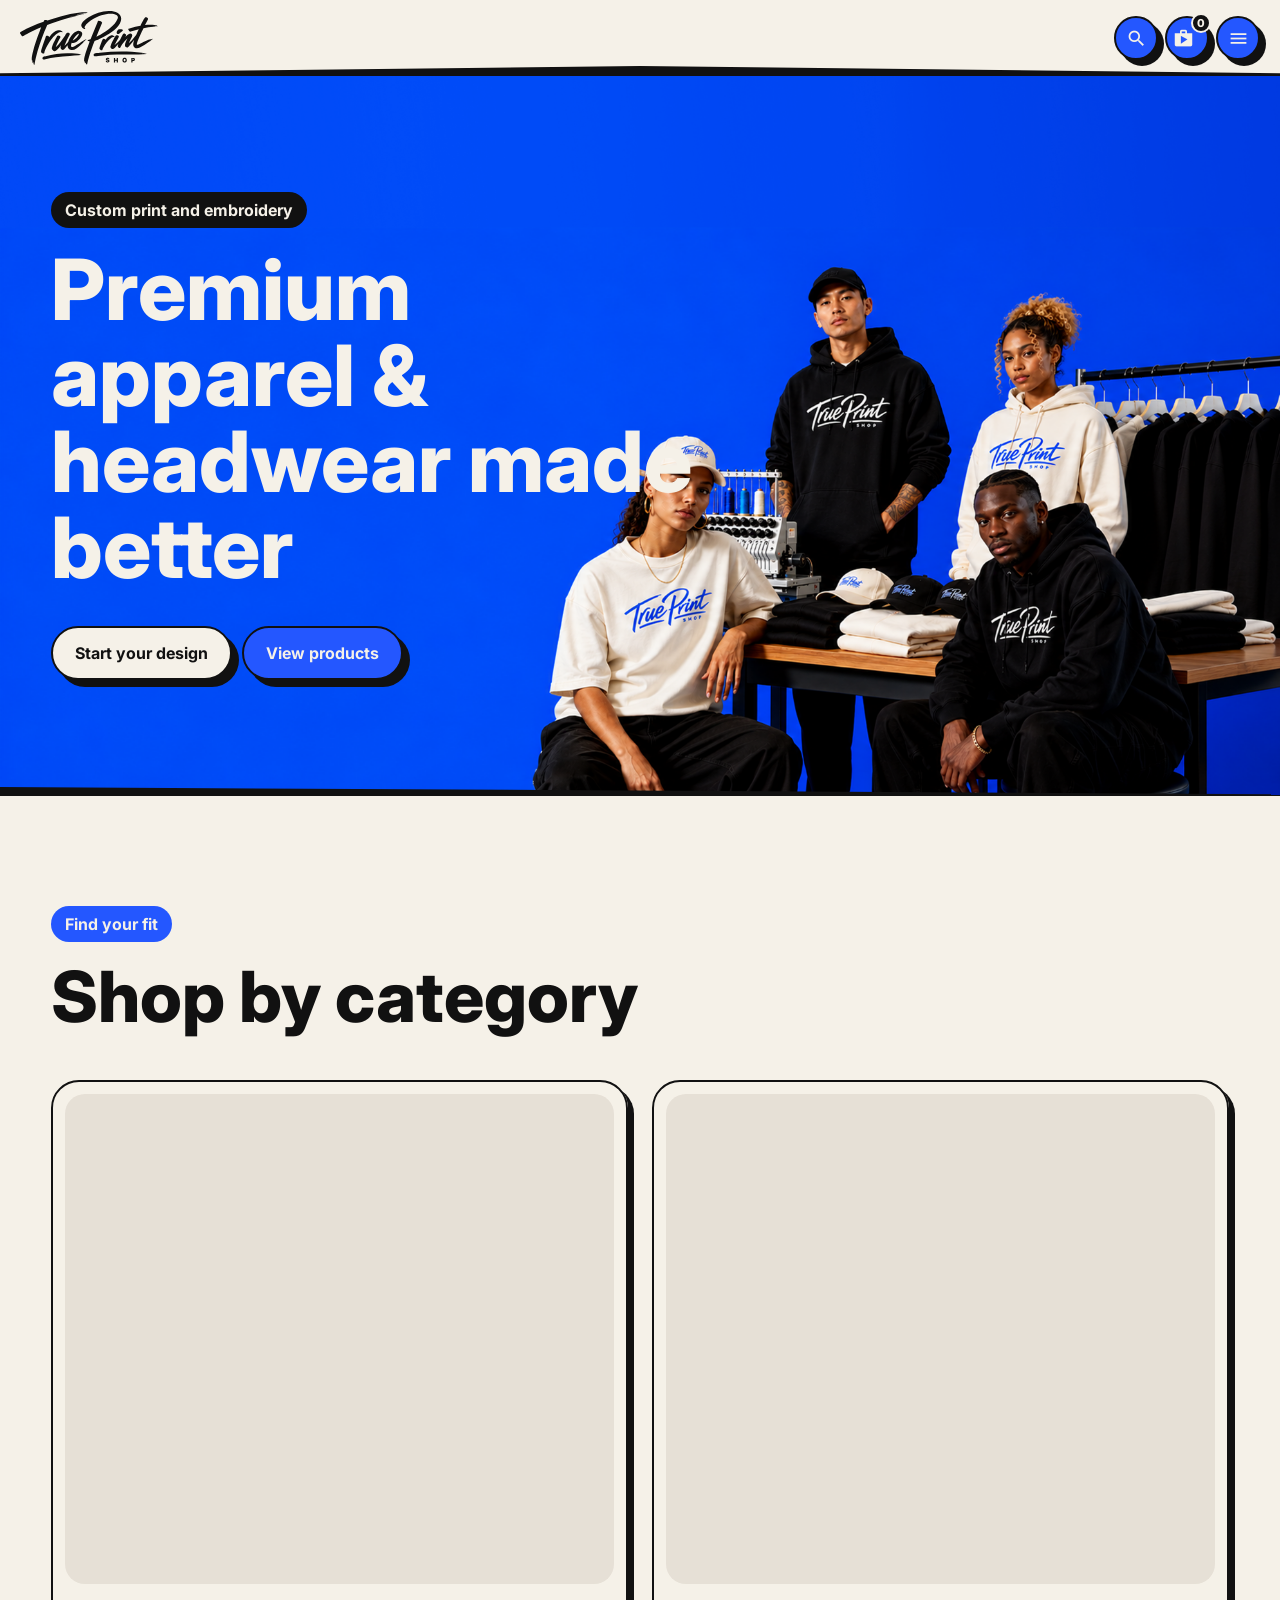
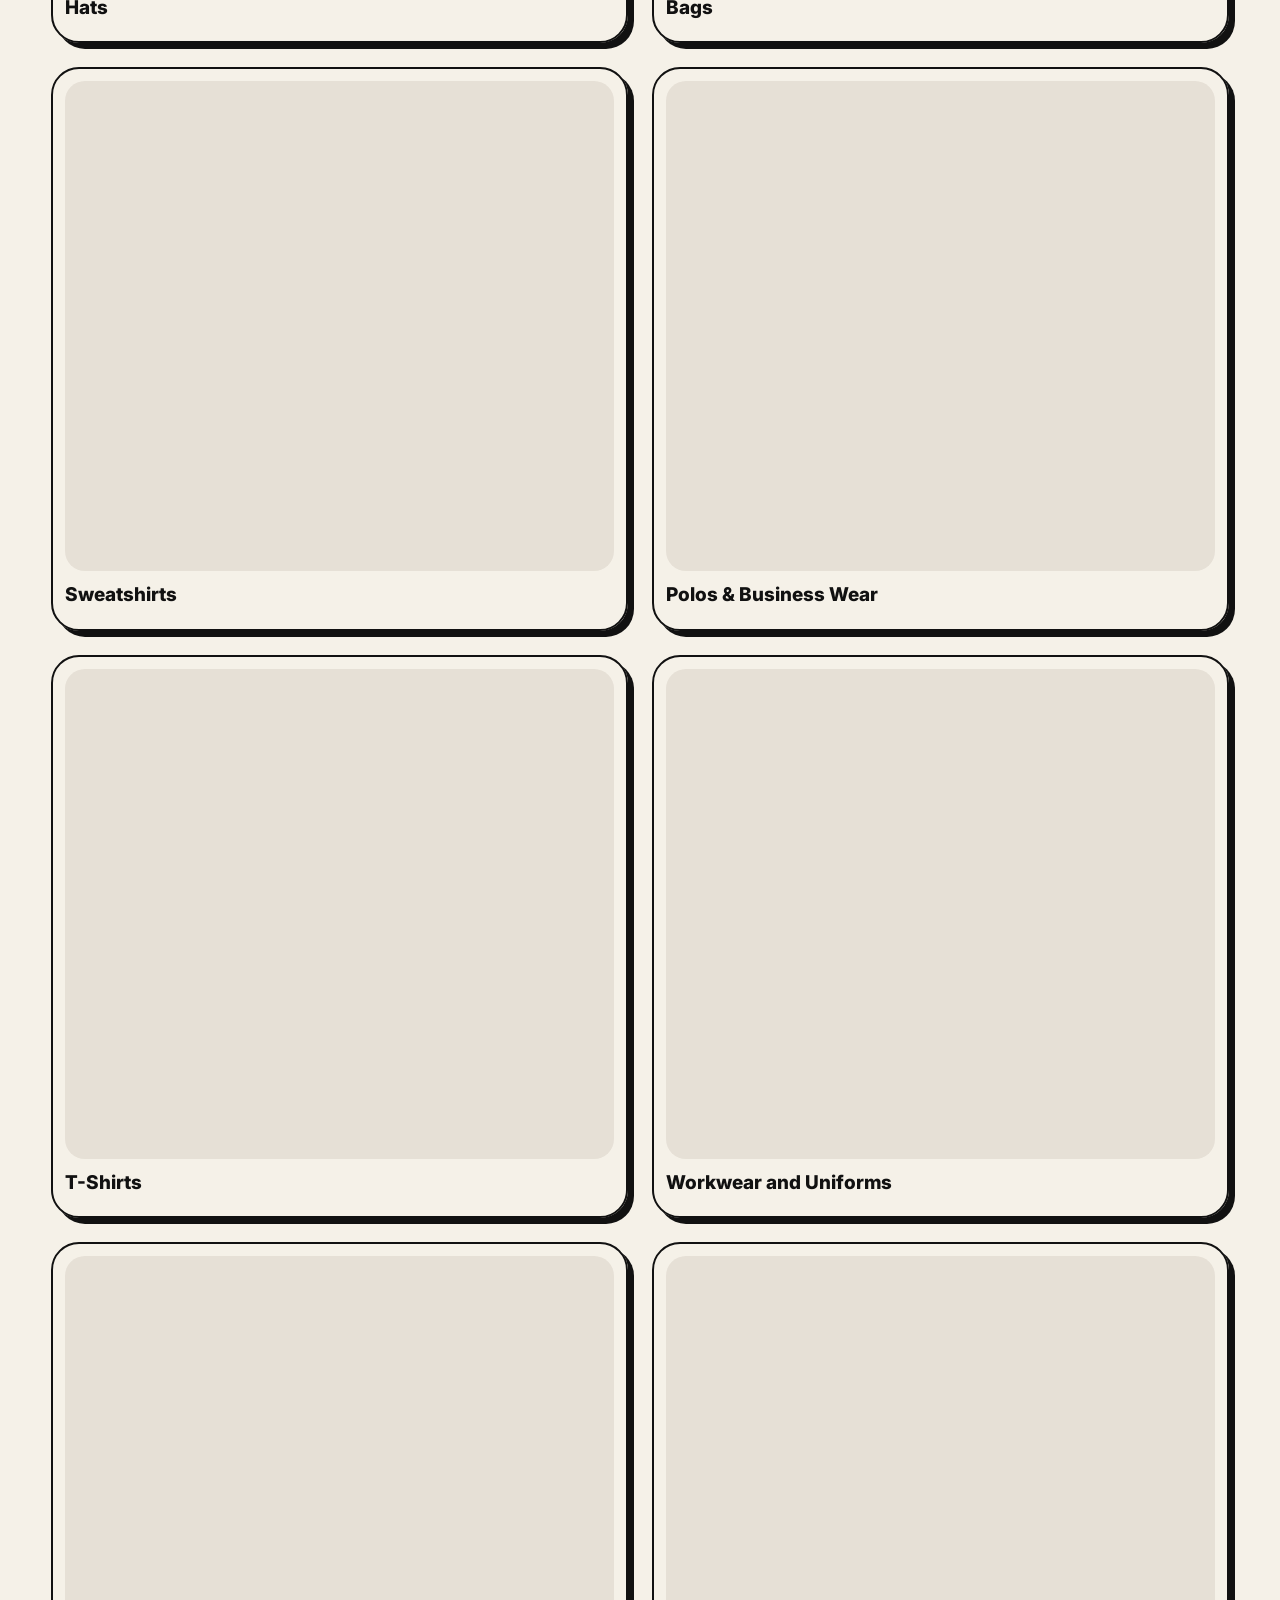
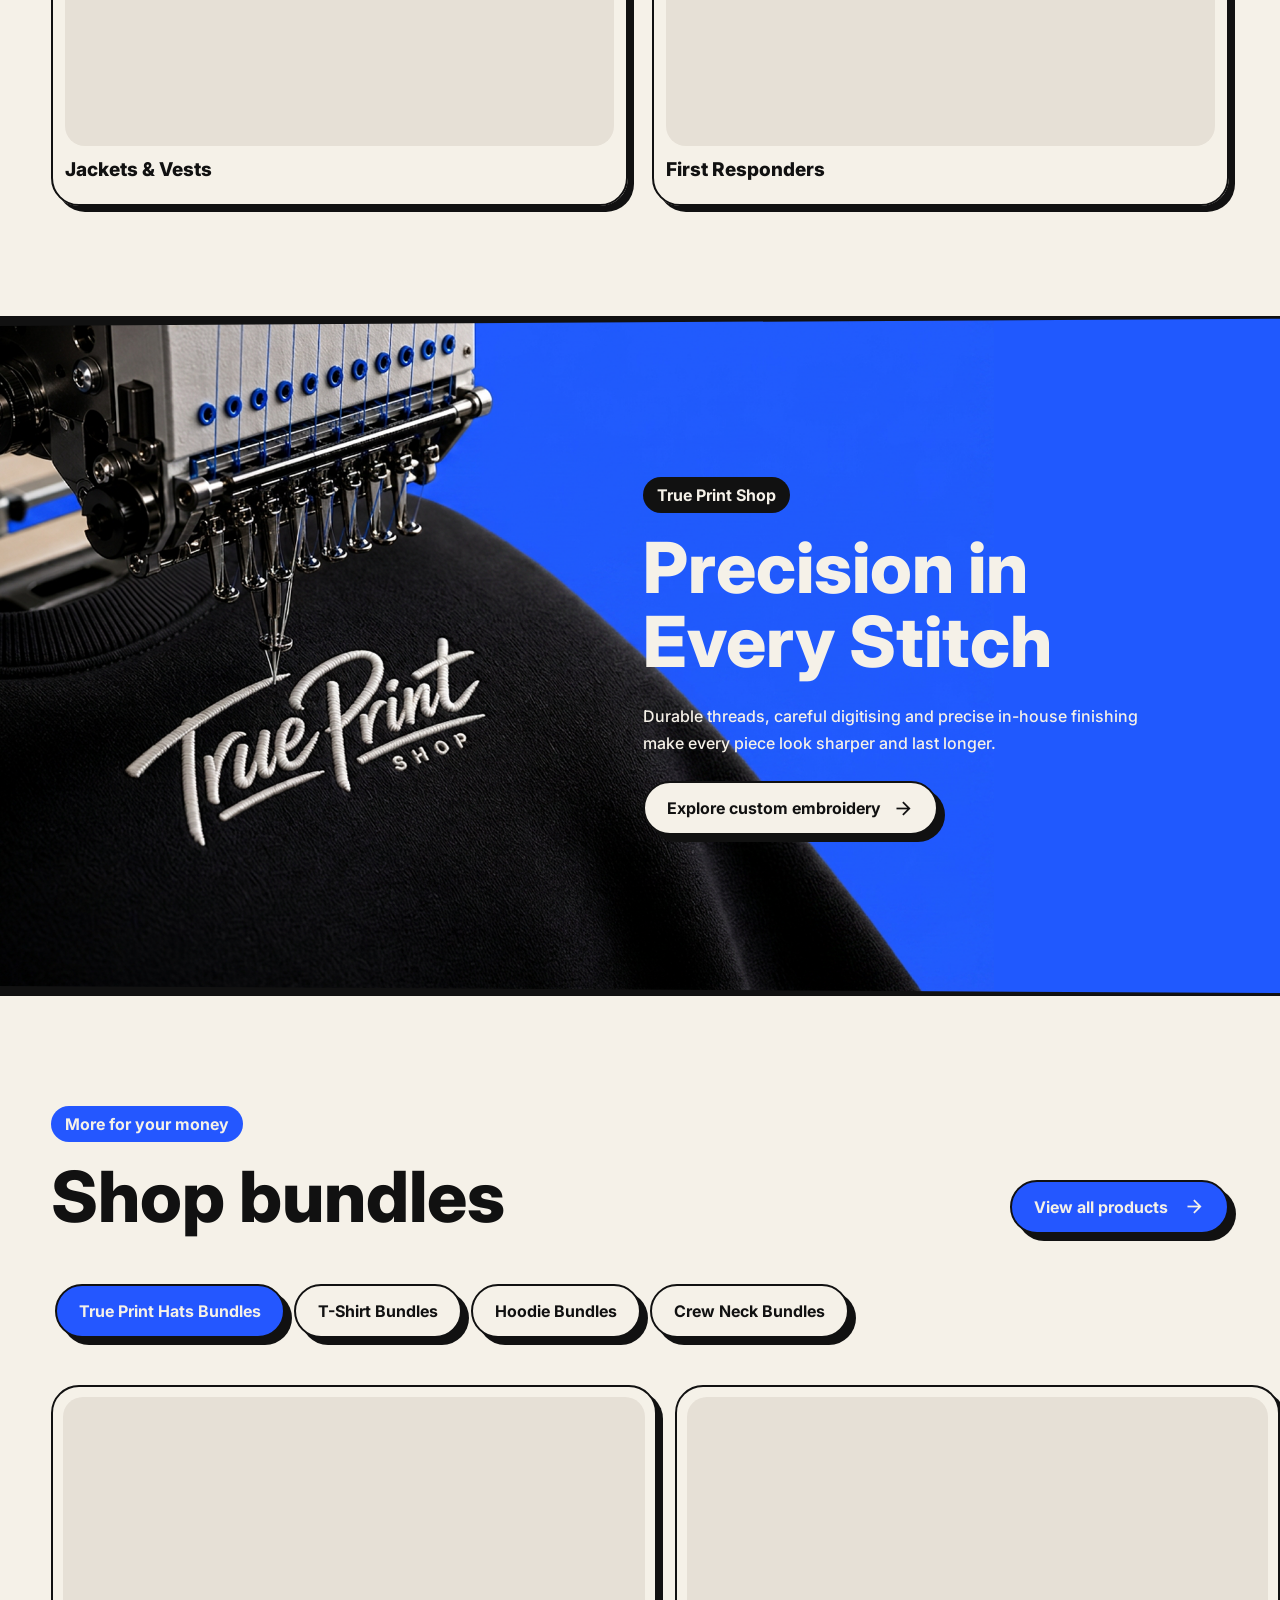
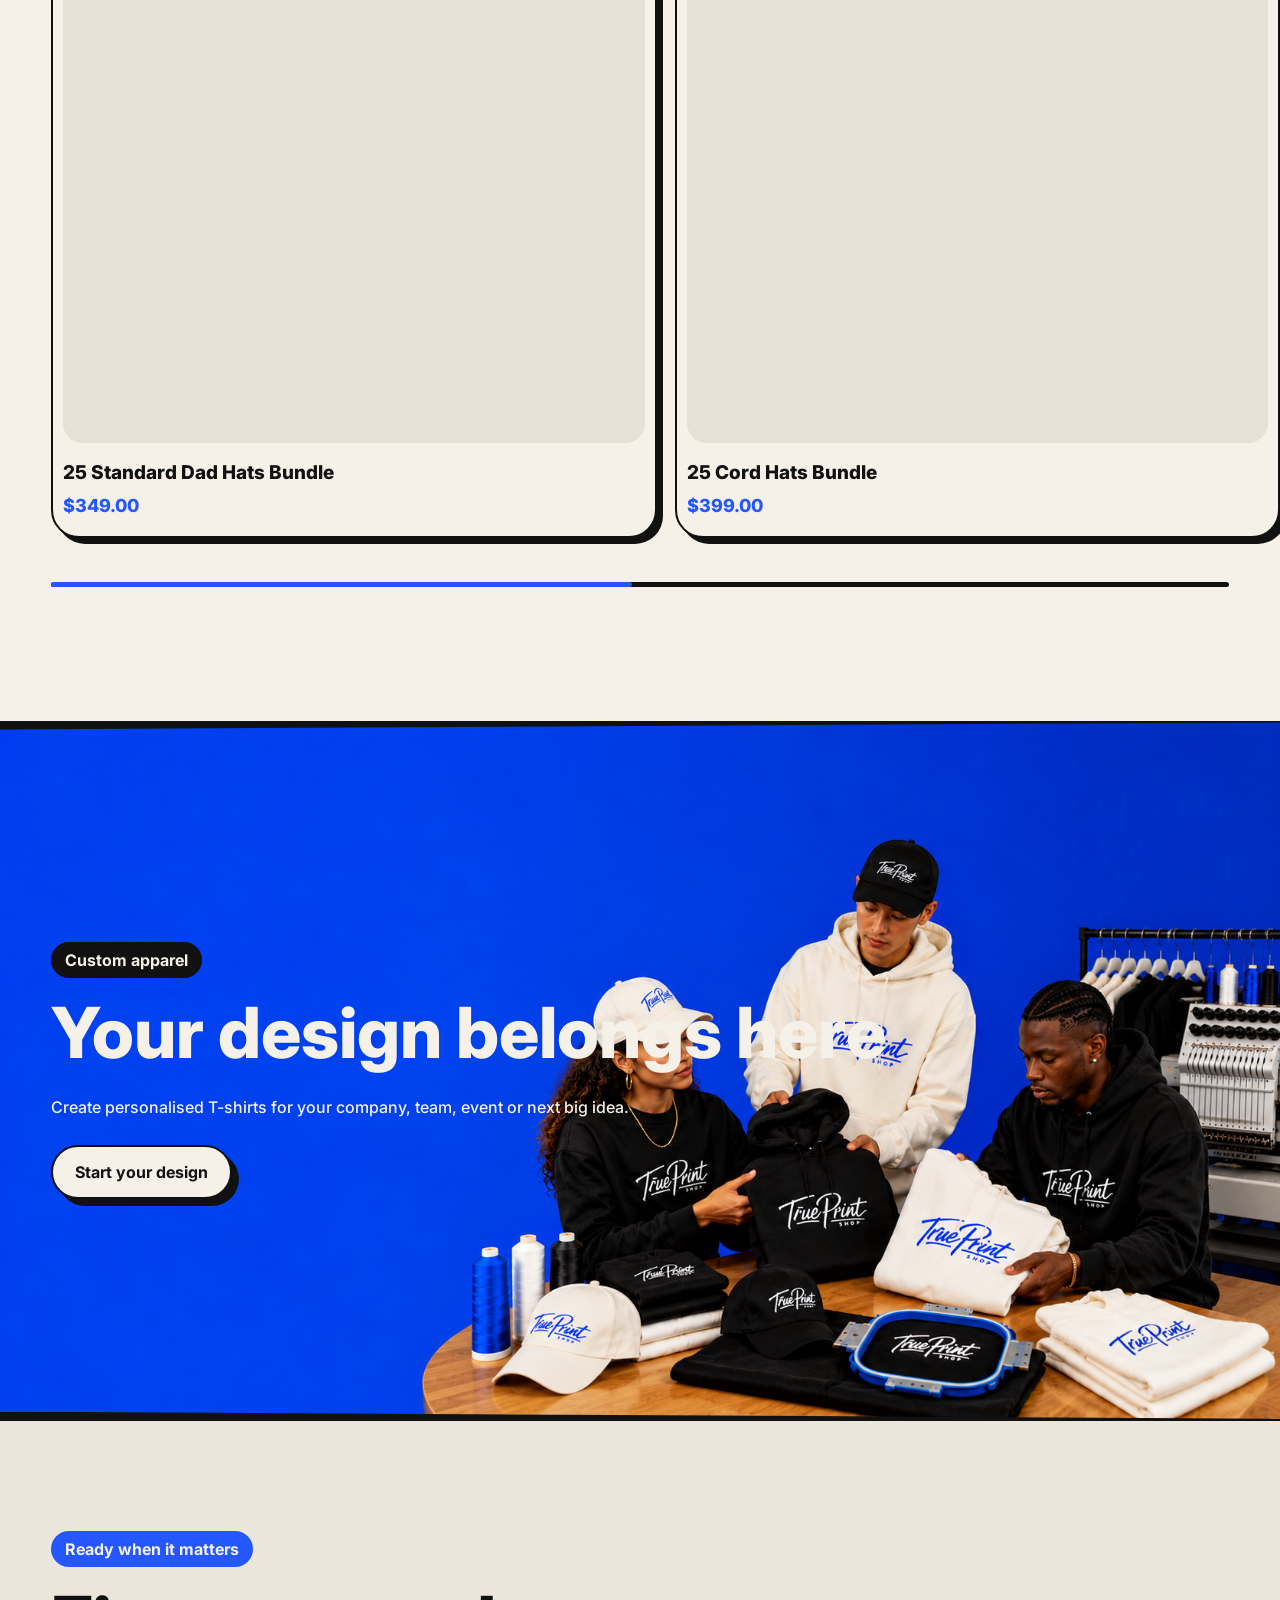
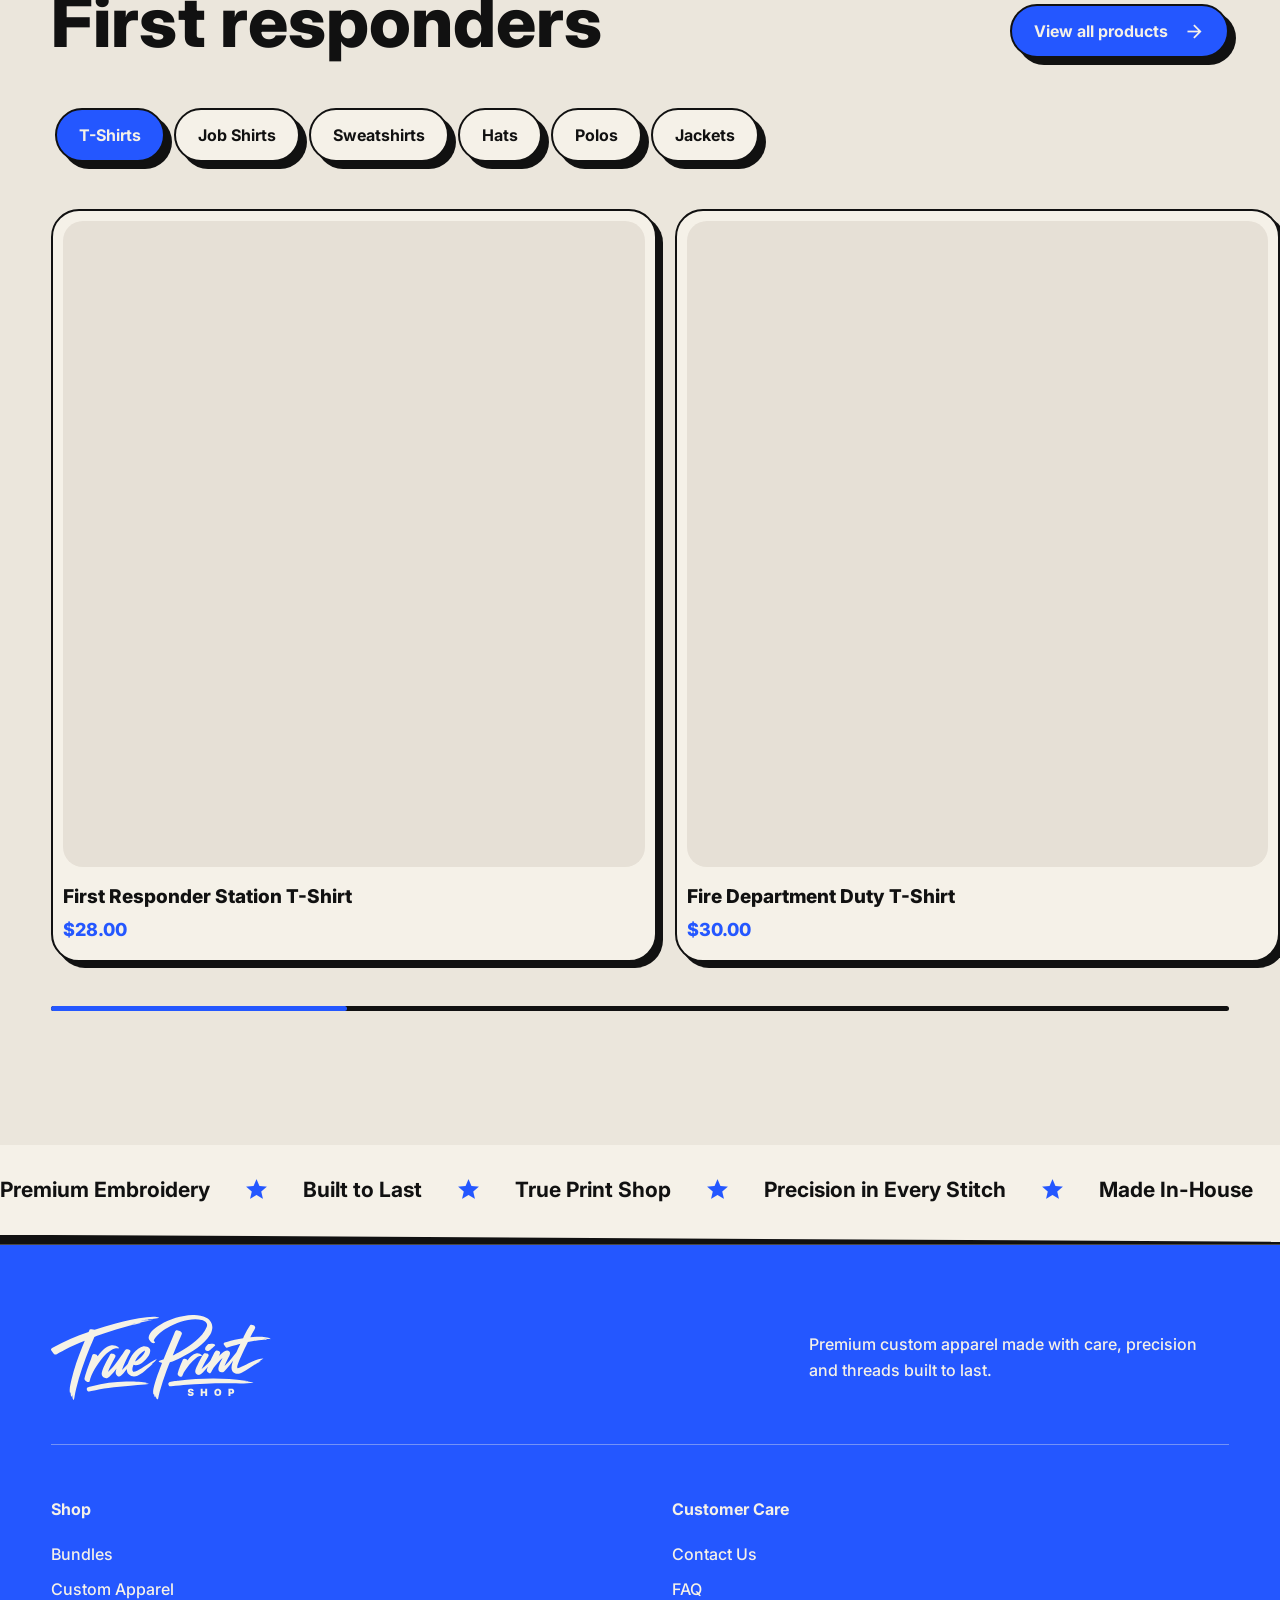
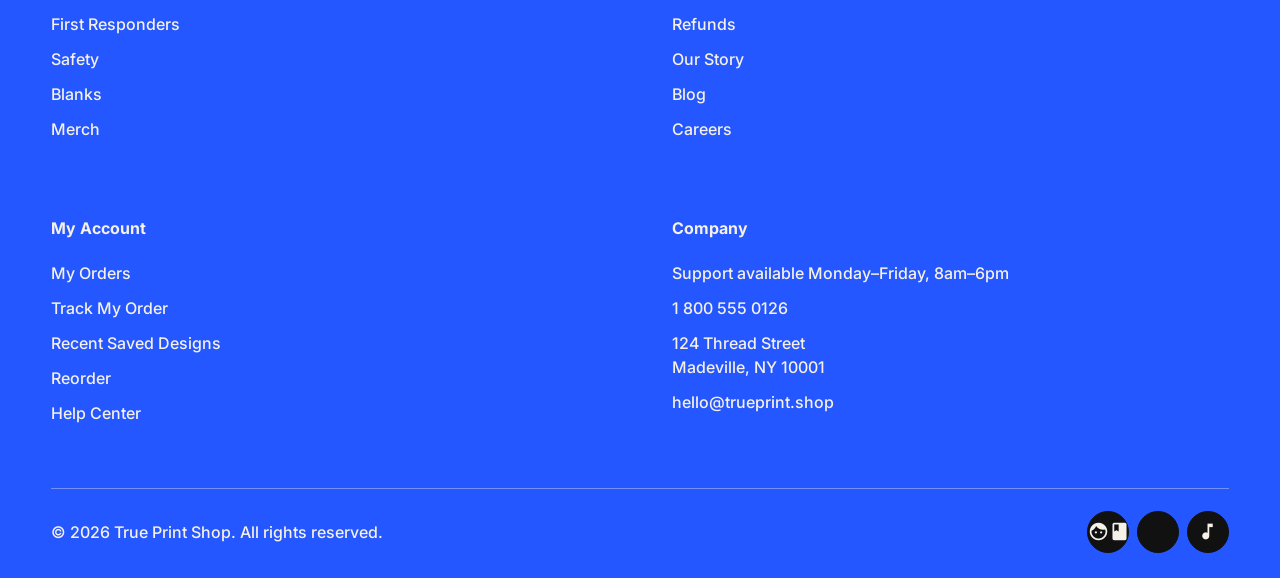
==== commit 2ec34b3a: "Use standard search icon across navigation" ====
--- a/index.html
+++ b/index.html
@@ -99,9 +99,9 @@
       </div>
     </nav>
     <div class="header-help"><a href="tel:+18005550126"><i class="material-icons">phone</i><span><strong>1 800 555 0126</strong><small>Talk with a real person</small></span></a><button data-chat><i class="material-icons">chat</i><span><strong>Chat Now</strong><small>Chat with a real person</small></span></button></div>
-    <div class="header-tools"><button aria-label="Search"><i class="material-icons">manage_search</i></button><button class="account-tool" aria-label="Account"><i class="material-icons">account_circle</i></button><button class="cart-tool" aria-label="Shopping cart"><i class="material-icons">shopping_bag</i><b>0</b></button><button class="menu-tool" aria-label="Open menu" aria-expanded="false"><i class="material-icons">menu</i></button></div>
+    <div class="header-tools"><button aria-label="Search"><i class="material-icons">search</i></button><button class="account-tool" aria-label="Account"><i class="material-icons">account_circle</i></button><button class="cart-tool" aria-label="Shopping cart"><i class="material-icons">shopping_bag</i><b>0</b></button><button class="menu-tool" aria-label="Open menu" aria-expanded="false"><i class="material-icons">menu</i></button></div>
   </header>
-  <div class="search-panel" aria-hidden="true"><form role="search"><i class="material-icons">manage_search</i><input type="search" placeholder="Search products, bundles and custom apparel" aria-label="Search products"><button type="button" aria-label="Close search"><i class="material-icons">close</i></button></form></div>
+  <div class="search-panel" aria-hidden="true"><form role="search"><i class="material-icons">search</i><input type="search" placeholder="Search products, bundles and custom apparel" aria-label="Search products"><button type="button" aria-label="Close search"><i class="material-icons">close</i></button></form></div>
 
   <aside class="mobile-menu" aria-hidden="true">
     <div class="mobile-links"><a href="collection.html?category=bundles">Bundles<i class="material-icons">chevron_right</i></a><a href="collection.html?category=t-shirts">Custom Apparel<i class="material-icons">chevron_right</i></a><a href="collection.html?category=first-responders">First Responders<i class="material-icons">chevron_right</i></a><a href="collection.html?category=safety">Safety<i class="material-icons">chevron_right</i></a><a href="collection.html?category=blanks">Blanks<i class="material-icons">chevron_right</i></a><a href="collection.html?category=merch">Merch<i class="material-icons">chevron_right</i></a><a href="info.html?page=contact">Contact Us<i class="material-icons">chevron_right</i></a><a href="info.html?page=blog">Blog<i class="material-icons">chevron_right</i></a></div>
--- a/styles.css
+++ b/styles.css
@@ -486,3 +486,6 @@
   color: var(--cream) !important;
   border-color: var(--ink) !important;
 }
+
+/* Global footer white text */
+.site-footer, .site-footer h1, .site-footer h2, .site-footer h3, .site-footer h4, .site-footer h5, .site-footer h6, .site-footer p, .site-footer a, .site-footer span, .site-footer strong, .site-footer small, .site-footer li, .site-footer i { color: var(--cream) !important; }
--- a/design-system.css
+++ b/design-system.css
@@ -620,3 +620,129 @@
   color:var(--color-cream)!important;
   border-color:var(--color-ink)!important;
 }
+
+/* Canonical desktop dropdowns: Custom Apparel matches the standard dropdown language. */
+@media (min-width: 1481px) {
+  .desktop-nav > .nav-item > a { font-size:16px; }
+  .desktop-nav .dropdown-menu,
+  .desktop-nav .dropdown-menu.mega-menu {
+    background:var(--color-cream)!important;
+    color:var(--color-ink)!important;
+    border:2px solid var(--color-ink)!important;
+    border-radius:20px!important;
+    box-shadow:5px 5px 0 var(--color-ink)!important;
+    opacity:0;
+  }
+  .desktop-nav .nav-item:hover .dropdown-menu,
+  .desktop-nav .nav-item:hover .dropdown-menu.mega-menu { opacity:1; }
+  .desktop-nav .dropdown-menu a,
+  .desktop-nav .mega-column a {
+    font-size:16px!important;
+    line-height:1.35!important;
+    font-weight:700!important;
+    color:var(--color-ink)!important;
+    padding:4px 0!important;
+  }
+  .desktop-nav .dropdown-menu a:hover,
+  .desktop-nav .mega-column a:hover { color:var(--color-blue)!important; }
+  .desktop-nav .dropdown-menu.mega-menu {
+    top:calc(100% - 2px)!important;
+    width:min(calc(100vw - 80px),1040px)!important;
+    grid-template-columns:repeat(5,minmax(0,1fr))!important;
+    gap:28px!important;
+    padding:28px 30px!important;
+  }
+  .desktop-nav .mega-column { gap:8px!important; }
+  .desktop-nav .mega-column h3 {
+    margin:0 0 10px!important;
+    padding:0!important;
+    font-size:16px!important;
+    line-height:1.25!important;
+    font-weight:800!important;
+    color:var(--color-blue)!important;
+  }
+}
+
+/* Canonical desktop dropdowns: Custom Apparel matches the standard dropdown language. */
+@media (min-width: 1481px) {
+  .desktop-nav > .nav-item > a { font-size:16px; }
+  .desktop-nav .dropdown-menu,
+  .desktop-nav .dropdown-menu.mega-menu {
+    background:var(--color-cream)!important;
+    color:var(--color-ink)!important;
+    border:2px solid var(--color-ink)!important;
+    border-radius:20px!important;
+    box-shadow:5px 5px 0 var(--color-ink)!important;
+    opacity:0;
+  }
+  .desktop-nav .nav-item:hover .dropdown-menu,
+  .desktop-nav .nav-item:hover .dropdown-menu.mega-menu { opacity:1; }
+  .desktop-nav .dropdown-menu a,
+  .desktop-nav .mega-column a {
+    font-size:16px!important;
+    line-height:1.35!important;
+    font-weight:700!important;
+    color:var(--color-ink)!important;
+    padding:4px 0!important;
+  }
+  .desktop-nav .dropdown-menu a:hover,
+  .desktop-nav .mega-column a:hover { color:var(--color-blue)!important; }
+  .desktop-nav .dropdown-menu.mega-menu {
+    top:calc(100% - 2px)!important;
+    width:min(calc(100vw - 80px),1040px)!important;
+    grid-template-columns:repeat(5,minmax(0,1fr))!important;
+    gap:28px!important;
+    padding:28px 30px!important;
+  }
+  .desktop-nav .mega-column { gap:8px!important; }
+  .desktop-nav .mega-column h3 {
+    margin:0 0 10px!important;
+    padding:0!important;
+    font-size:16px!important;
+    line-height:1.25!important;
+    font-weight:800!important;
+    color:var(--color-blue)!important;
+  }
+}
+
+/* Canonical desktop dropdowns: Custom Apparel matches the standard dropdown language. */
+@media (min-width: 1481px) {
+  .desktop-nav > .nav-item > a { font-size:16px; }
+  .desktop-nav .dropdown-menu,
+  .desktop-nav .dropdown-menu.mega-menu {
+    background:var(--color-cream)!important;
+    color:var(--color-ink)!important;
+    border:2px solid var(--color-ink)!important;
+    border-radius:20px!important;
+    box-shadow:5px 5px 0 var(--color-ink)!important;
+    opacity:0;
+  }
+  .desktop-nav .nav-item:hover .dropdown-menu,
+  .desktop-nav .nav-item:hover .dropdown-menu.mega-menu { opacity:1; }
+  .desktop-nav .dropdown-menu a,
+  .desktop-nav .mega-column a {
+    font-size:16px!important;
+    line-height:1.35!important;
+    font-weight:700!important;
+    color:var(--color-ink)!important;
+    padding:4px 0!important;
+  }
+  .desktop-nav .dropdown-menu a:hover,
+  .desktop-nav .mega-column a:hover { color:var(--color-blue)!important; }
+  .desktop-nav .dropdown-menu.mega-menu {
+    top:calc(100% - 2px)!important;
+    width:min(calc(100vw - 80px),1040px)!important;
+    grid-template-columns:repeat(5,minmax(0,1fr))!important;
+    gap:28px!important;
+    padding:28px 30px!important;
+  }
+  .desktop-nav .mega-column { gap:8px!important; }
+  .desktop-nav .mega-column h3 {
+    margin:0 0 10px!important;
+    padding:0!important;
+    font-size:16px!important;
+    line-height:1.25!important;
+    font-weight:800!important;
+    color:var(--color-blue)!important;
+  }
+}
--- a/brand-imagery.css
+++ b/brand-imagery.css
@@ -44,11 +44,36 @@
   border-radius: 0;
 }
 
+/* Match the existing bottom brutalist edge with a top edge on image-led sections. */
+.custom::before,
+.embroidery::before {
+  content: "";
+  position: absolute;
+  z-index: 5;
+  left: 0;
+  right: 0;
+  top: -1px;
+  height: 10px;
+  background: #111111;
+  clip-path: polygon(0 0, 100% 0, 100% 28%, 0 100%);
+  pointer-events: none;
+}
+
 /* Ready when it matters uses the same tag styling as More for your money. */
 .responders .eyebrow {
   background: var(--color-blue) !important;
   color: var(--color-cream) !important;
   border-color: var(--color-blue) !important;
+}
+
+/* Hero Start your design stays on the canonical white button variant. */
+.hero .button.light,
+.hero .button.light:hover,
+.hero .button.light:focus-visible,
+.hero .button.light:active {
+  background: var(--color-cream) !important;
+  border-color: var(--color-ink) !important;
+  color: var(--color-ink) !important;
 }
 
 @media (max-width: 760px) {
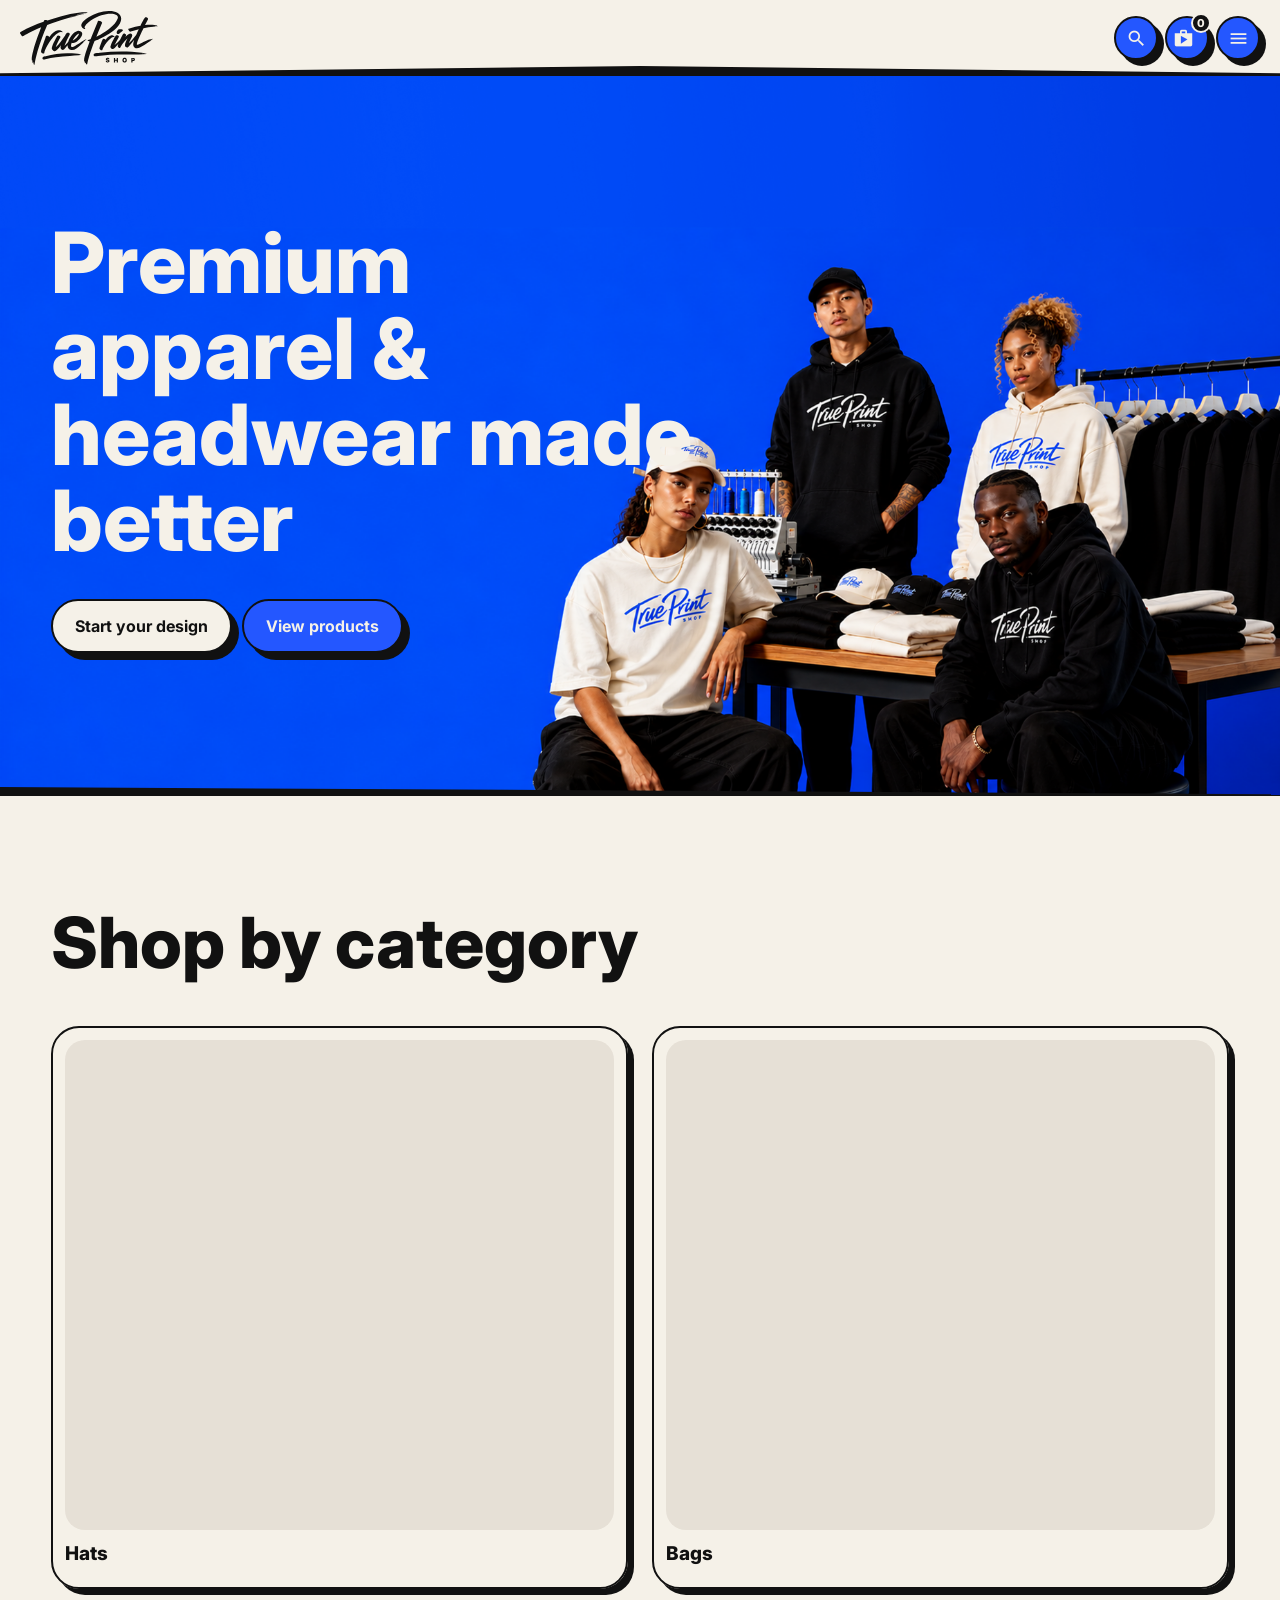
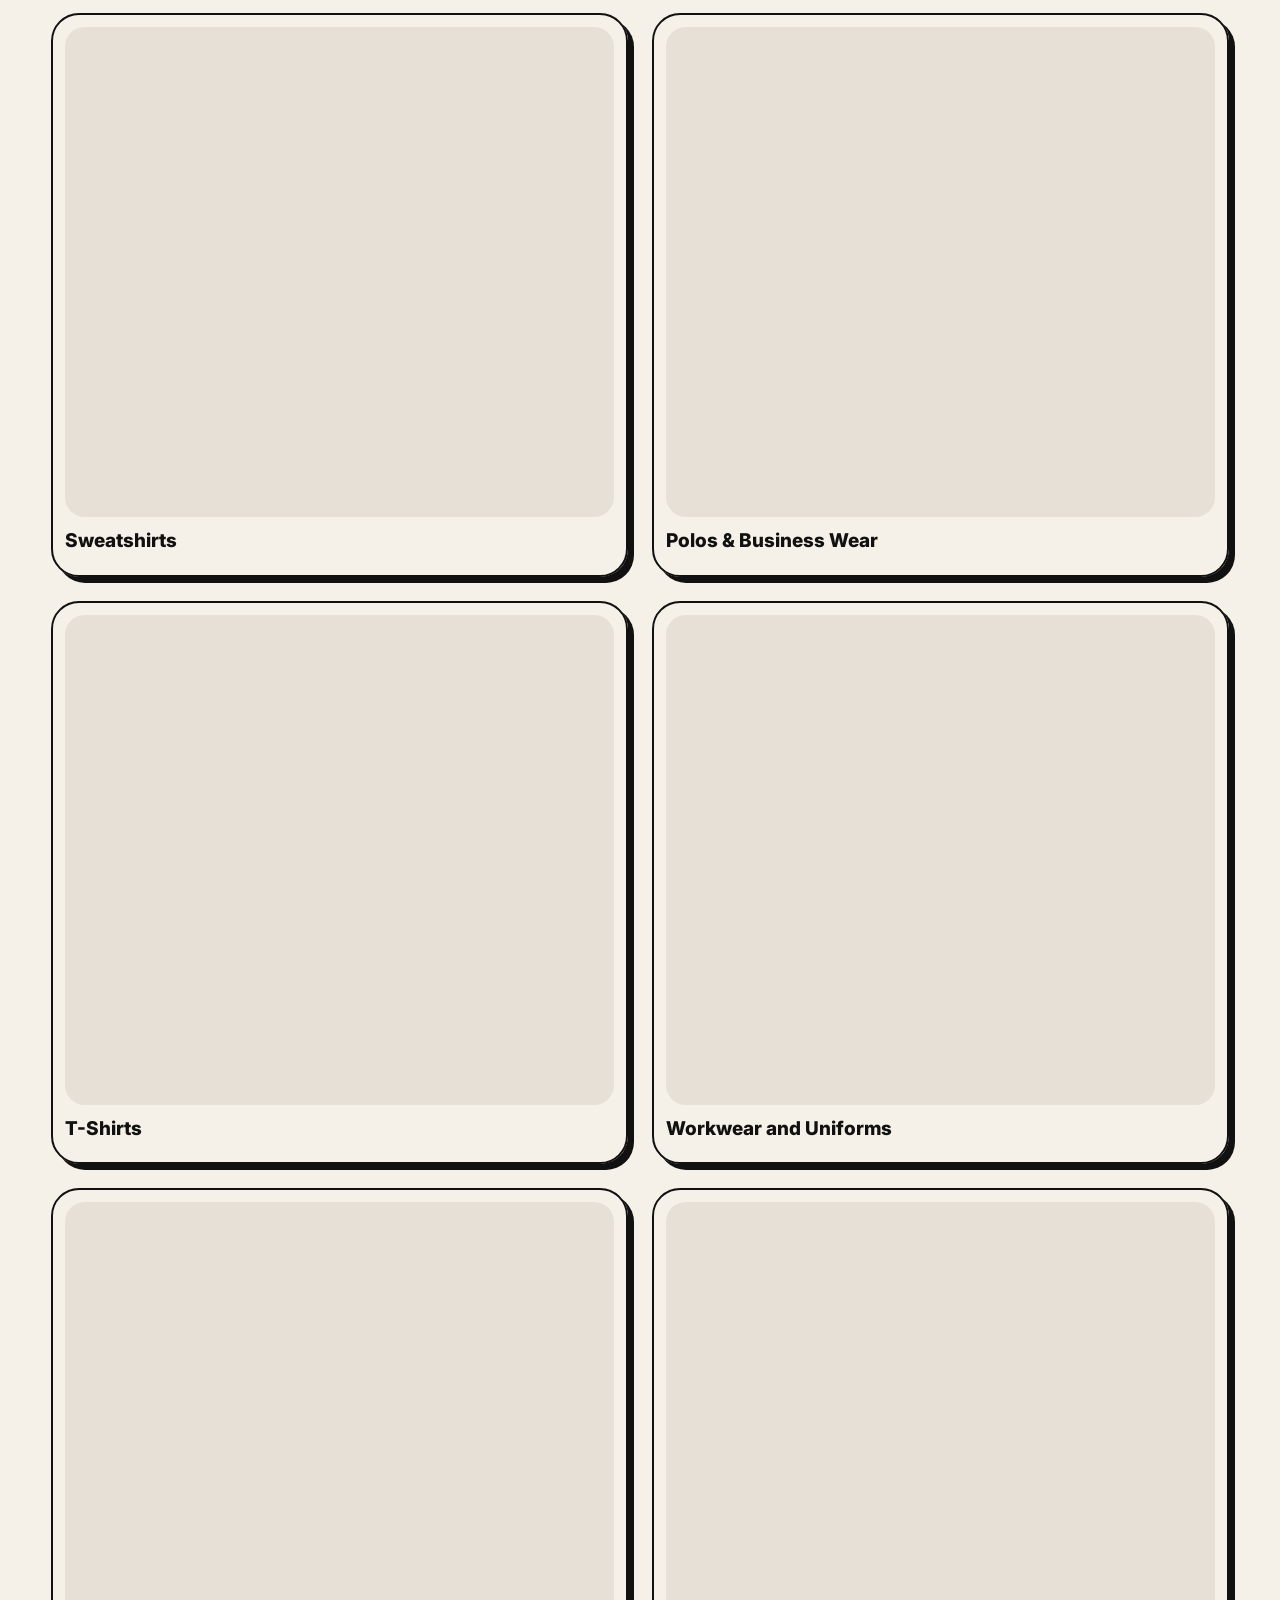
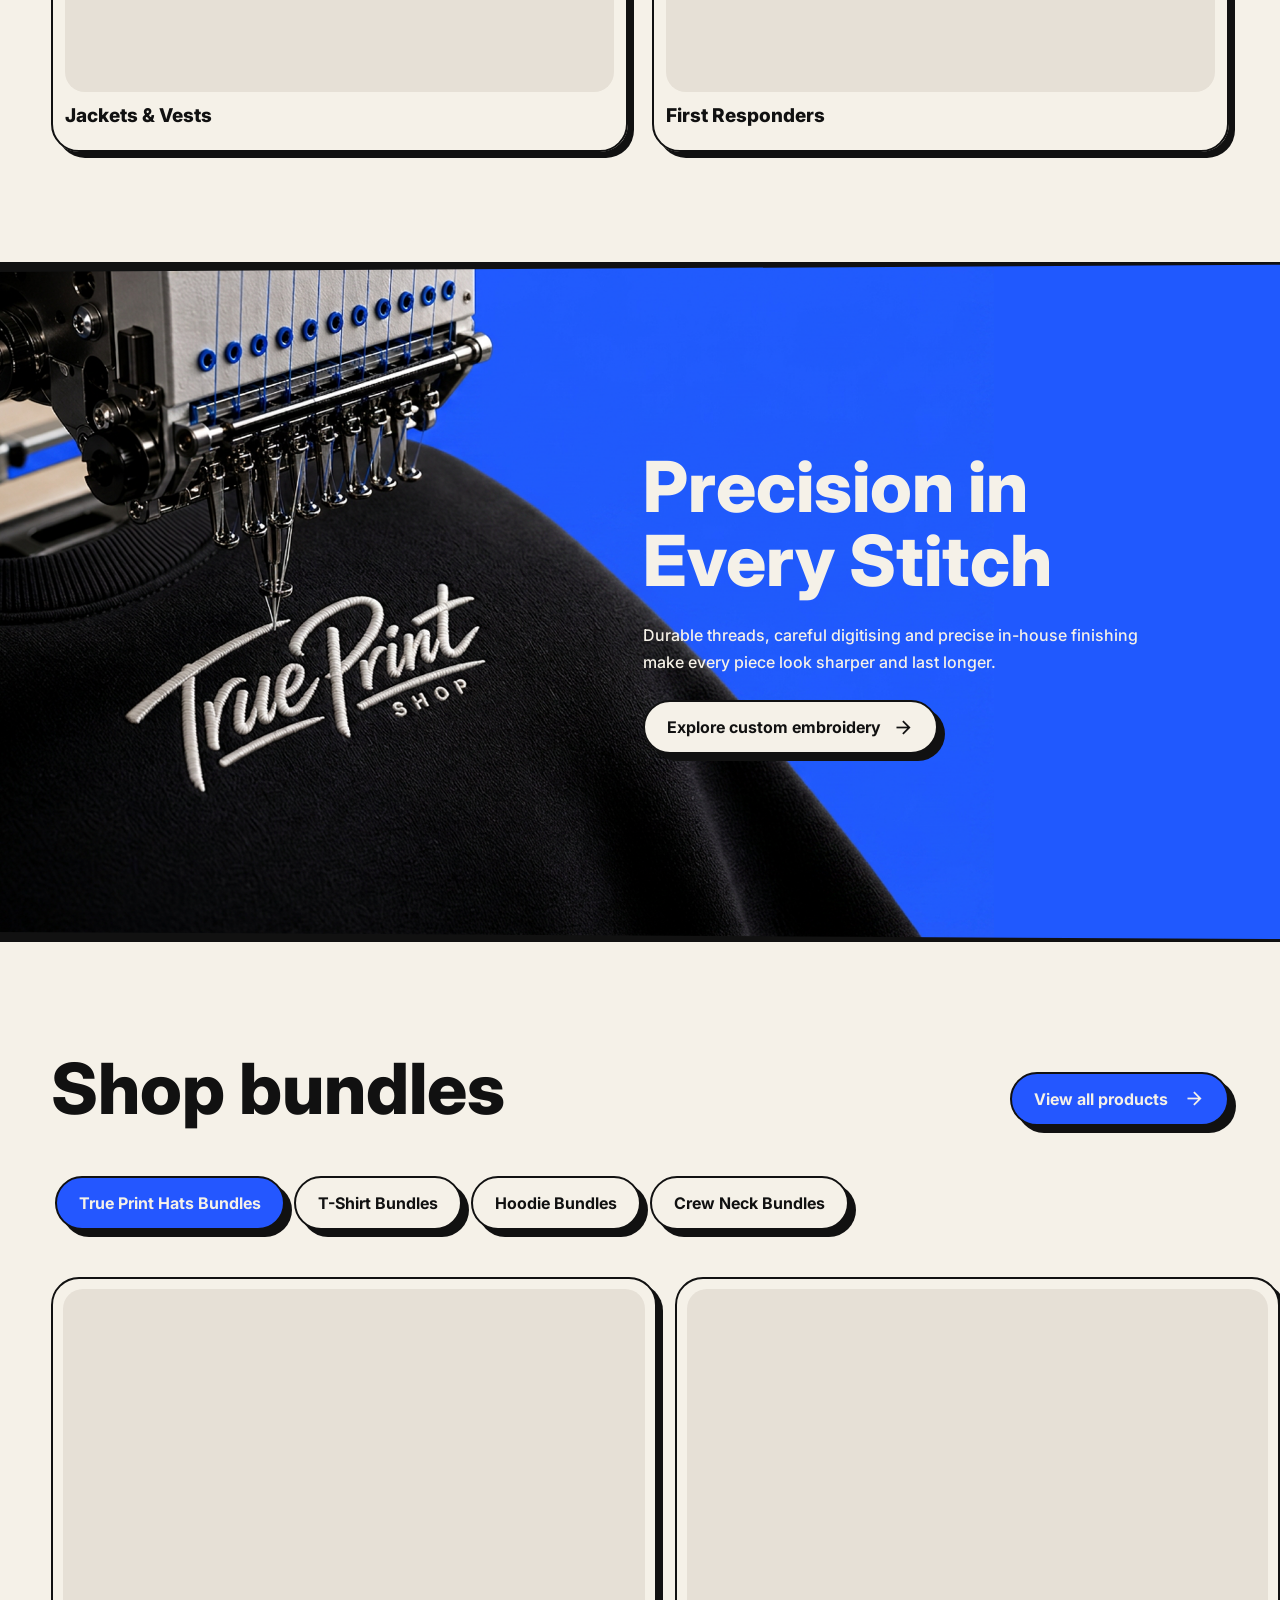
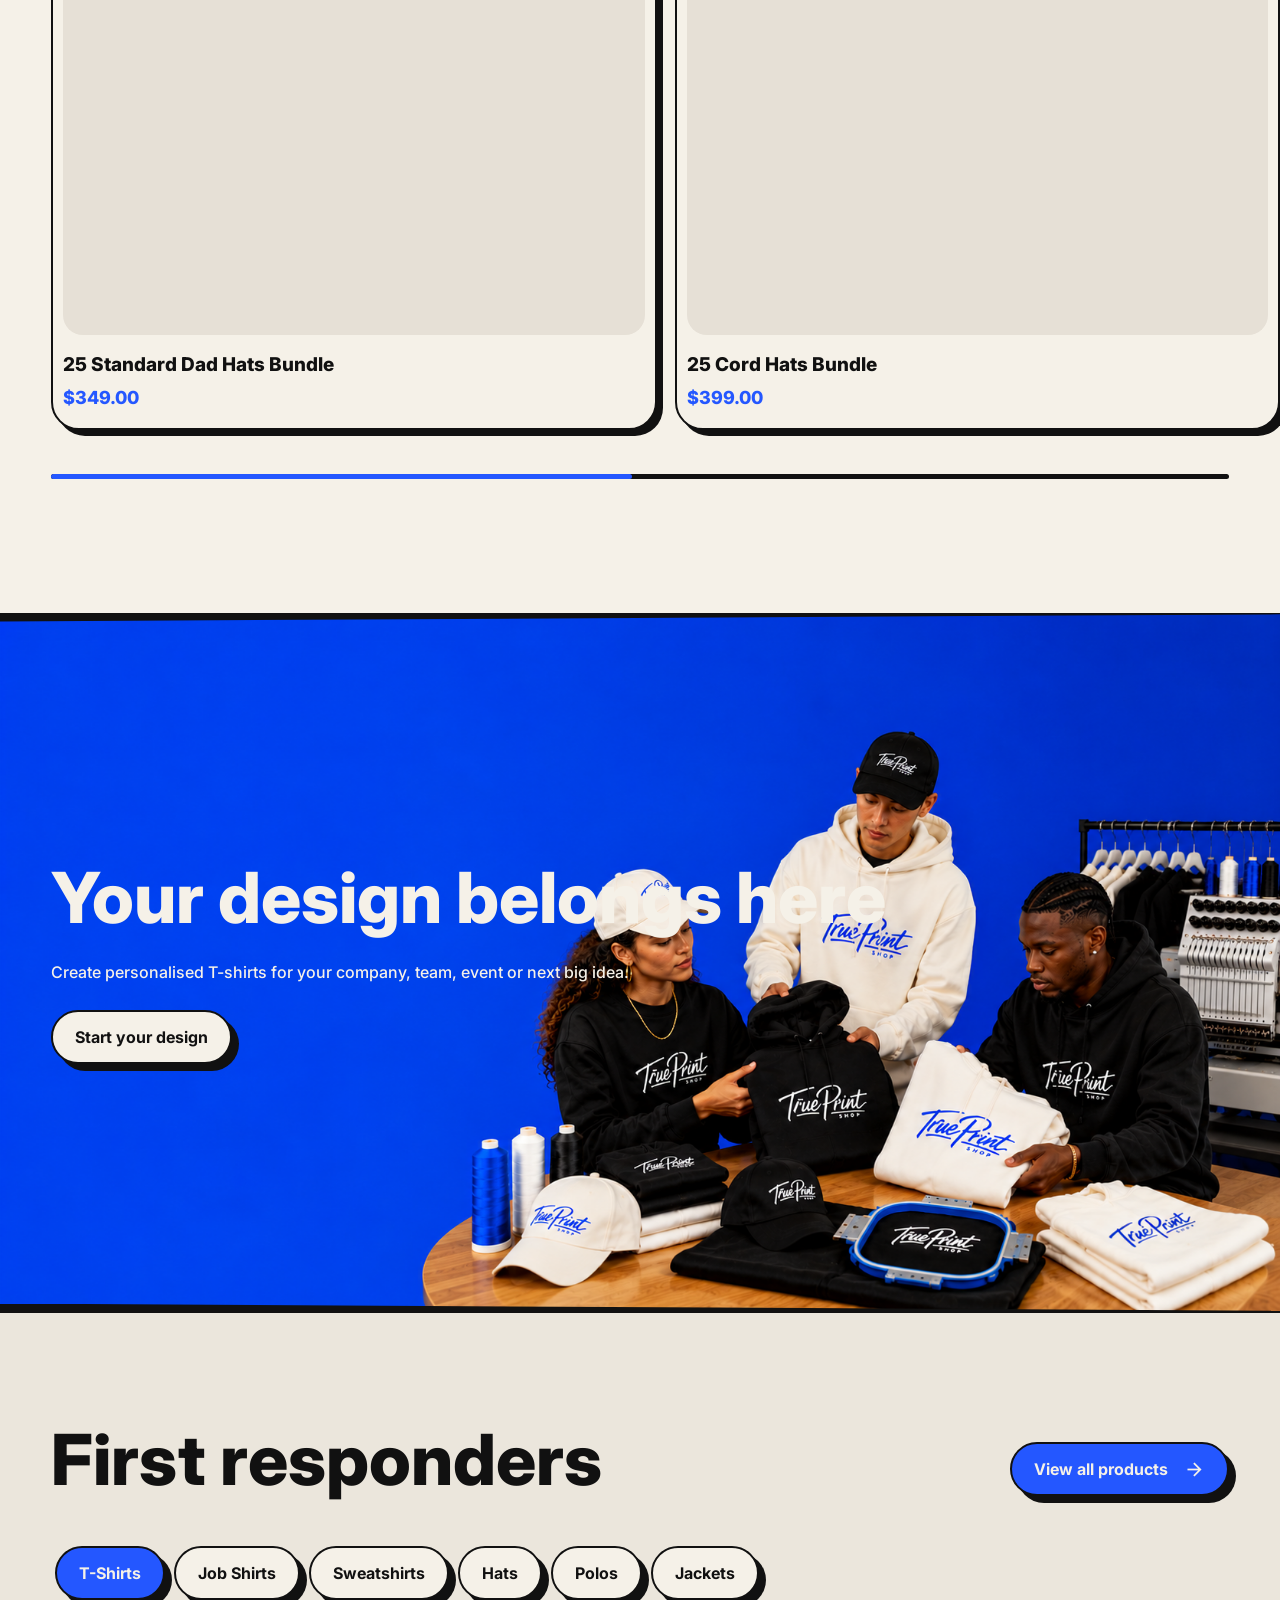
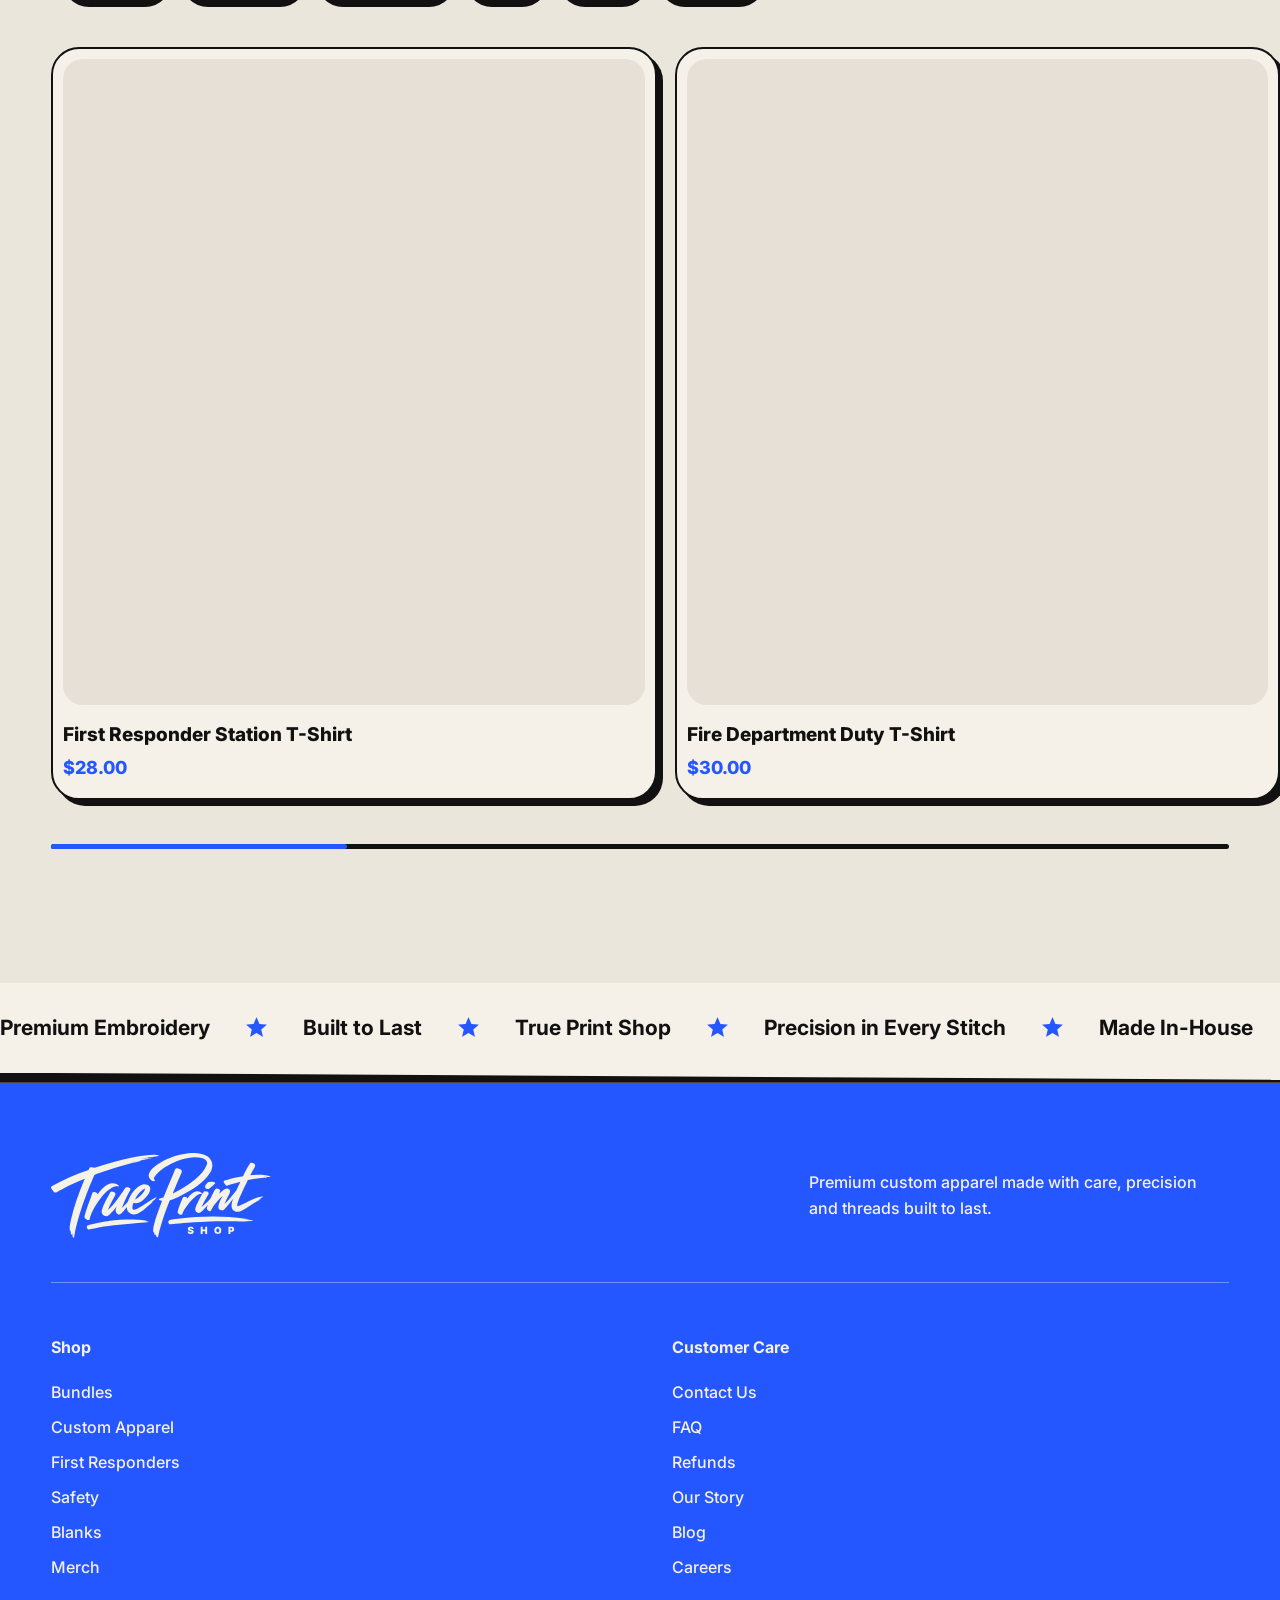
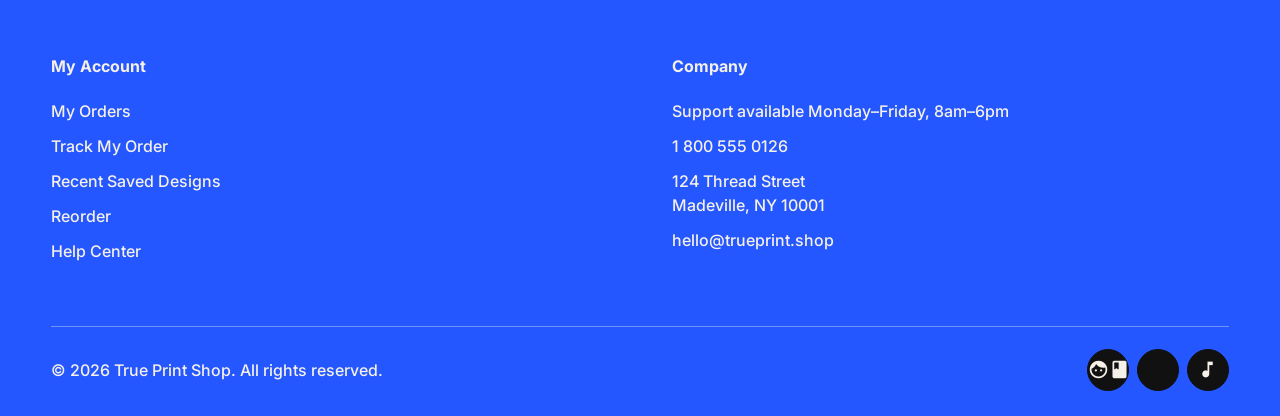
==== commit dffeb835: "Remove homepage title tags" ====
--- a/index.html
+++ b/index.html
@@ -110,21 +110,21 @@
   </aside>
 
   <main id="top">
-    <section class="hero reveal"><div class="placeholder" role="img" aria-label="Apparel shop hero image placeholder"></div><div class="hero-copy"><p class="eyebrow">Custom print and embroidery</p><h1>Premium apparel &amp; headwear made better</h1><div class="button-row"><a class="button light" href="collection.html?category=t-shirts">Start your design</a><a class="button primary" href="#categories">View products</a></div></div></section>
+    <section class="hero reveal"><div class="placeholder" role="img" aria-label="Apparel shop hero image placeholder"></div><div class="hero-copy"><h1>Premium apparel &amp; headwear made better</h1><div class="button-row"><a class="button light" href="collection.html?category=t-shirts">Start your design</a><a class="button primary" href="#categories">View products</a></div></div></section>
 
-    <section class="content-section reveal" id="categories"><div class="heading-row"><div><p class="eyebrow">Find your fit</p><h2>Shop by category</h2></div></div><div class="category-grid">
+    <section class="content-section reveal" id="categories"><div class="heading-row"><div><h2>Shop by category</h2></div></div><div class="category-grid">
       <a class="category" href="collection.html?category=hats"><div class="placeholder"></div><span>Hats</span></a><a class="category" href="collection.html?category=bags"><div class="placeholder"></div><span>Bags</span></a><a class="category" href="collection.html?category=sweatshirts"><div class="placeholder"></div><span>Sweatshirts</span></a><a class="category" href="collection.html?category=polos"><div class="placeholder"></div><span>Polos &amp; Business Wear</span></a><a class="category" href="collection.html?category=t-shirts"><div class="placeholder"></div><span>T-Shirts</span></a><a class="category" href="collection.html?category=workwear"><div class="placeholder"></div><span>Workwear and Uniforms</span></a><a class="category" href="collection.html?category=jackets"><div class="placeholder"></div><span>Jackets &amp; Vests</span></a><a class="category" href="collection.html?category=first-responders"><div class="placeholder"></div><span>First Responders</span></a>
     </div></section>
 
-    <section class="embroidery reveal"><div class="placeholder" role="img" aria-label="Embroidery image placeholder"></div><div class="embroidery-card"><p class="eyebrow">True Print Shop</p><h2><span>Precision in</span><span>Every Stitch</span></h2><p>Durable threads, careful digitising and precise in-house finishing make every piece look sharper and last longer.</p><a class="button light" href="collection.html?category=t-shirts">Explore custom embroidery<i class="material-icons">arrow_forward</i></a></div></section>
+    <section class="embroidery reveal"><div class="placeholder" role="img" aria-label="Embroidery image placeholder"></div><div class="embroidery-card"><h2><span>Precision in</span><span>Every Stitch</span></h2><p>Durable threads, careful digitising and precise in-house finishing make every piece look sharper and last longer.</p><a class="button light" href="collection.html?category=t-shirts">Explore custom embroidery<i class="material-icons">arrow_forward</i></a></div></section>
 
-    <section class="content-section products reveal" id="bundles"><div class="heading-row"><div><p class="eyebrow">More for your money</p><h2>Shop bundles</h2></div><a href="#">View all products<i class="material-icons">arrow_forward</i></a></div><div class="tabs" data-grid="bundle-products"><button class="active" data-filter="hats">True Print Hats Bundles</button><button data-filter="tees">T-Shirt Bundles</button><button data-filter="hoodies">Hoodie Bundles</button><button data-filter="crew">Crew Neck Bundles</button></div><div class="product-rail" id="bundle-products">
+    <section class="content-section products reveal" id="bundles"><div class="heading-row"><div><h2>Shop bundles</h2></div><a href="#">View all products<i class="material-icons">arrow_forward</i></a></div><div class="tabs" data-grid="bundle-products"><button class="active" data-filter="hats">True Print Hats Bundles</button><button data-filter="tees">T-Shirt Bundles</button><button data-filter="hoodies">Hoodie Bundles</button><button data-filter="crew">Crew Neck Bundles</button></div><div class="product-rail" id="bundle-products">
       <article data-category="hats"><div class="placeholder"></div><h3>25 Standard Dad Hats Bundle</h3><strong>$349.00</strong></article><article data-category="hats"><div class="placeholder"></div><h3>25 Cord Hats Bundle</h3><strong>$399.00</strong></article><article data-category="hats"><div class="placeholder"></div><h3>25 Waffle Snapback Hats Bundle</h3><strong>$449.00</strong></article><article data-category="hats"><div class="placeholder"></div><h3>25 Cloud Hats Bundle</h3><strong>$429.00</strong></article><article data-category="tees"><div class="placeholder"></div><h3>25 Premium T-Shirts Bundle</h3><strong>$299.00</strong></article><article data-category="tees"><div class="placeholder"></div><h3>50 Everyday T-Shirts Bundle</h3><strong>$499.00</strong></article><article data-category="hoodies"><div class="placeholder"></div><h3>12 Heavyweight Hoodies Bundle</h3><strong>$599.00</strong></article><article data-category="crew"><div class="placeholder"></div><h3>12 Premium Crew Necks Bundle</h3><strong>$529.00</strong></article>
     </div><div class="rail-scroll" aria-hidden="true"><span></span></div><a class="button section-button" href="#">View more<i class="material-icons">chevron_right</i></a></section>
 
-    <section class="custom reveal" id="custom"><div class="custom-copy"><p class="eyebrow">Custom apparel</p><h2>Your design belongs here</h2><p>Create personalised T-shirts for your company, team, event or next big idea.</p><a class="button light" href="#">Start your design</a></div><div class="placeholder" role="img" aria-label="Custom T-shirt composition image placeholder"></div></section>
+    <section class="custom reveal" id="custom"><div class="custom-copy"><h2>Your design belongs here</h2><p>Create personalised T-shirts for your company, team, event or next big idea.</p><a class="button light" href="#">Start your design</a></div><div class="placeholder" role="img" aria-label="Custom T-shirt composition image placeholder"></div></section>
 
-    <section class="content-section products responders reveal" id="responders"><div class="heading-row"><div><p class="eyebrow">Ready when it matters</p><h2>First responders</h2></div><a href="#">View all products<i class="material-icons">arrow_forward</i></a></div><div class="tabs" data-grid="responder-products"><button class="active" data-filter="tees">T-Shirts</button><button data-filter="jobs">Job Shirts</button><button data-filter="sweats">Sweatshirts</button><button data-filter="hats">Hats</button><button data-filter="polos">Polos</button><button data-filter="jackets">Jackets</button></div><div class="product-rail" id="responder-products">
+    <section class="content-section products responders reveal" id="responders"><div class="heading-row"><div><h2>First responders</h2></div><a href="#">View all products<i class="material-icons">arrow_forward</i></a></div><div class="tabs" data-grid="responder-products"><button class="active" data-filter="tees">T-Shirts</button><button data-filter="jobs">Job Shirts</button><button data-filter="sweats">Sweatshirts</button><button data-filter="hats">Hats</button><button data-filter="polos">Polos</button><button data-filter="jackets">Jackets</button></div><div class="product-rail" id="responder-products">
       <article data-category="tees"><div class="placeholder"></div><h3>First Responder Station T-Shirt</h3><strong>$28.00</strong></article><article data-category="tees"><div class="placeholder"></div><h3>Fire Department Duty T-Shirt</h3><strong>$30.00</strong></article><article data-category="tees"><div class="placeholder"></div><h3>EMS Premium T-Shirt</h3><strong>$32.00</strong></article><article data-category="tees"><div class="placeholder"></div><h3>Police Department T-Shirt</h3><strong>$30.00</strong></article><article data-category="tees"><div class="placeholder"></div><h3>Rescue Team Performance T-Shirt</h3><strong>$34.00</strong></article><article data-category="tees"><div class="placeholder"></div><h3>Emergency Services Duty T-Shirt</h3><strong>$31.00</strong></article><article data-category="tees"><div class="placeholder"></div><h3>Station Crew Long Sleeve</h3><strong>$38.00</strong></article><article data-category="tees"><div class="placeholder"></div><h3>First Response Training T-Shirt</h3><strong>$29.00</strong></article><article data-category="jobs"><div class="placeholder"></div><h3>Responder Job Shirt</h3><strong>$69.00</strong></article><article data-category="sweats"><div class="placeholder"></div><h3>Station Sweatshirt</h3><strong>$56.00</strong></article><article data-category="hats"><div class="placeholder"></div><h3>Department Duty Hat</h3><strong>$24.00</strong></article><article data-category="polos"><div class="placeholder"></div><h3>Responder Performance Polo</h3><strong>$44.00</strong></article><article data-category="jackets"><div class="placeholder"></div><h3>Responder Softshell Jacket</h3><strong>$89.00</strong></article>
     </div><div class="rail-scroll" aria-hidden="true"><span></span></div><a class="button section-button" href="#">View more<i class="material-icons">chevron_right</i></a></section>
 
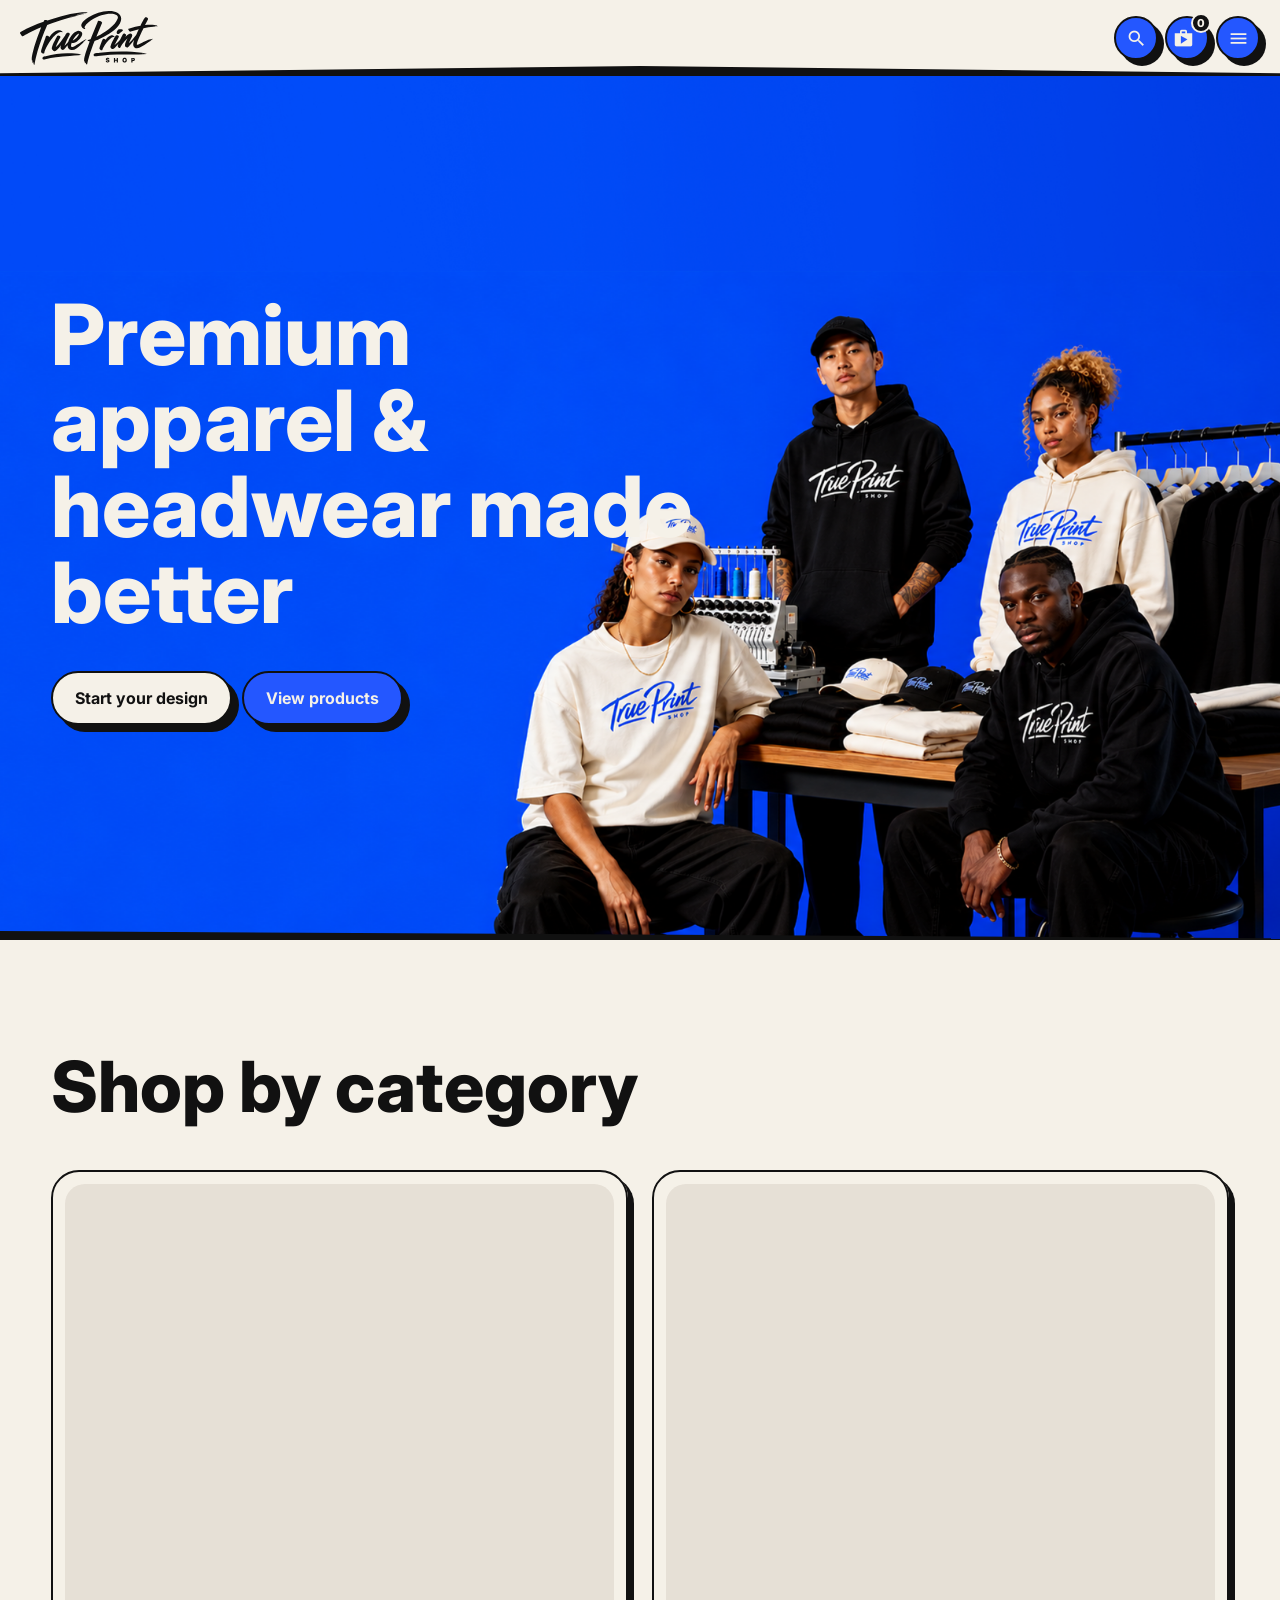
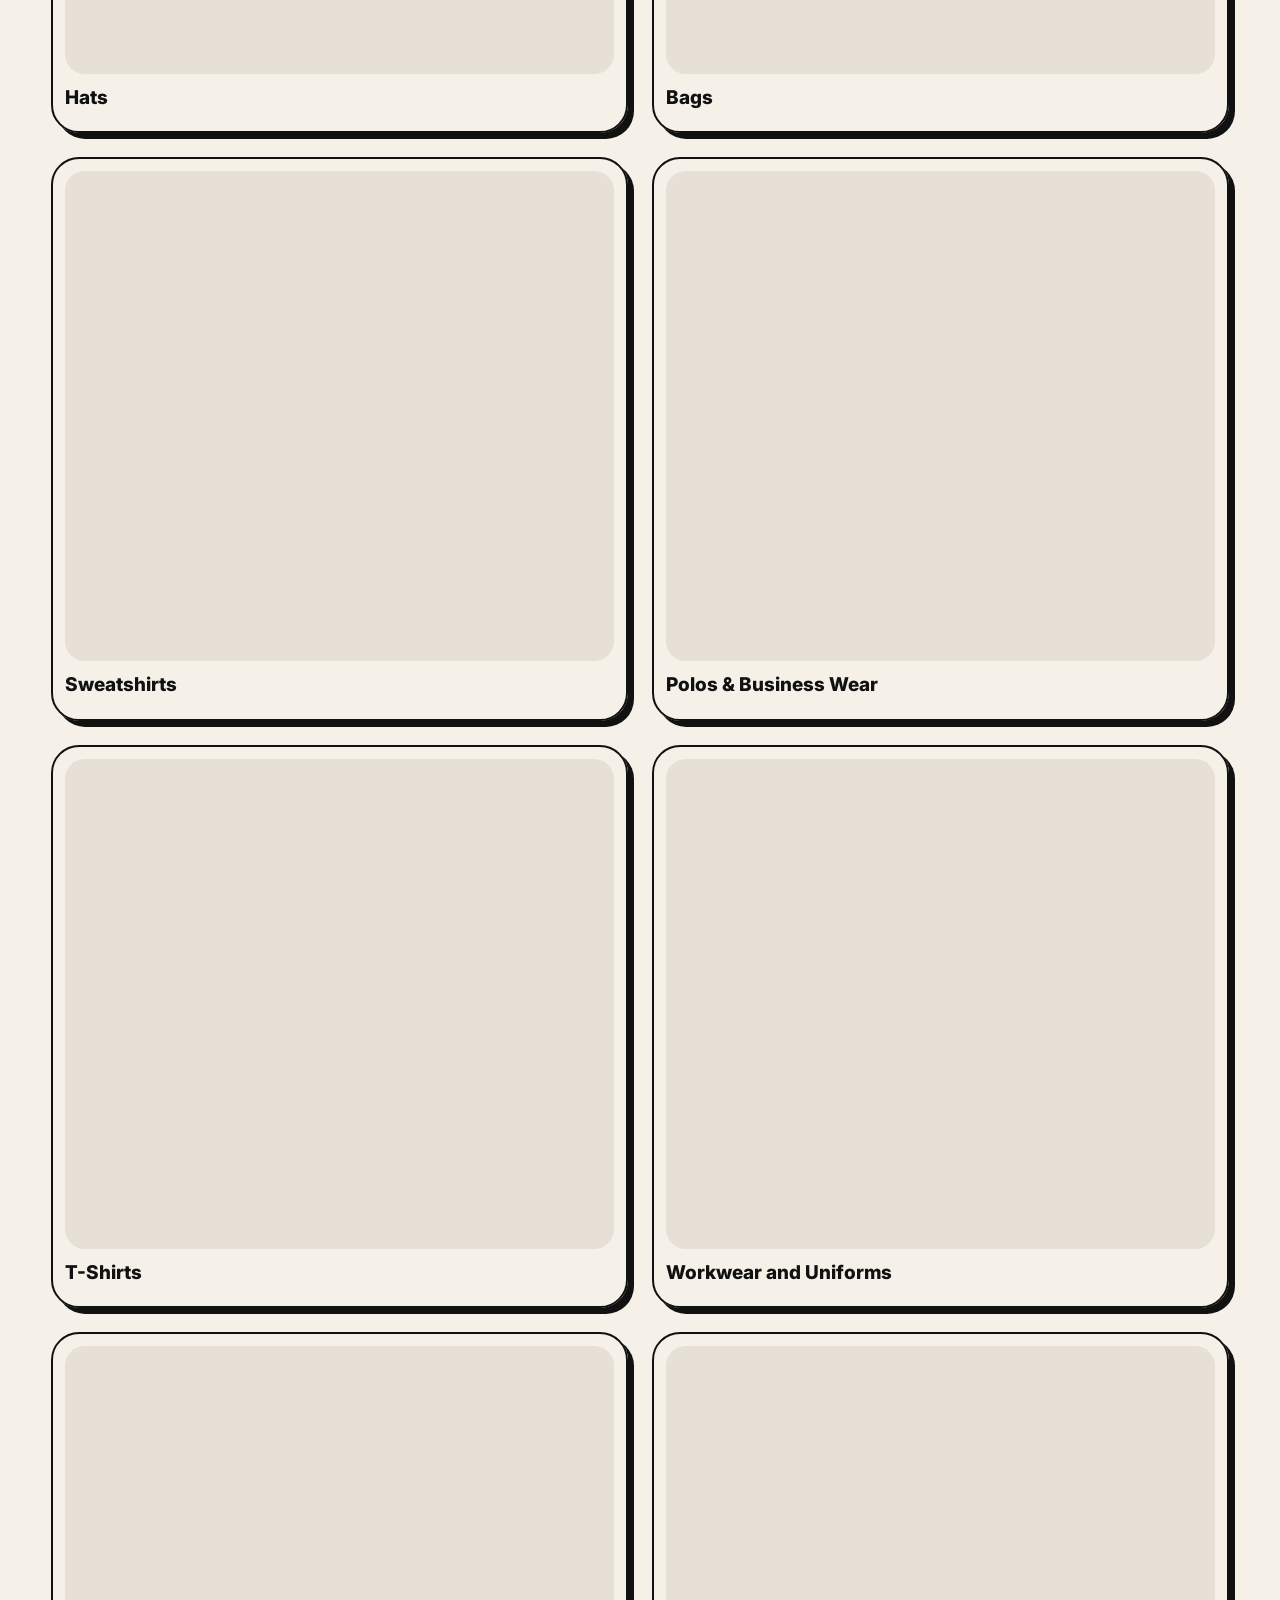
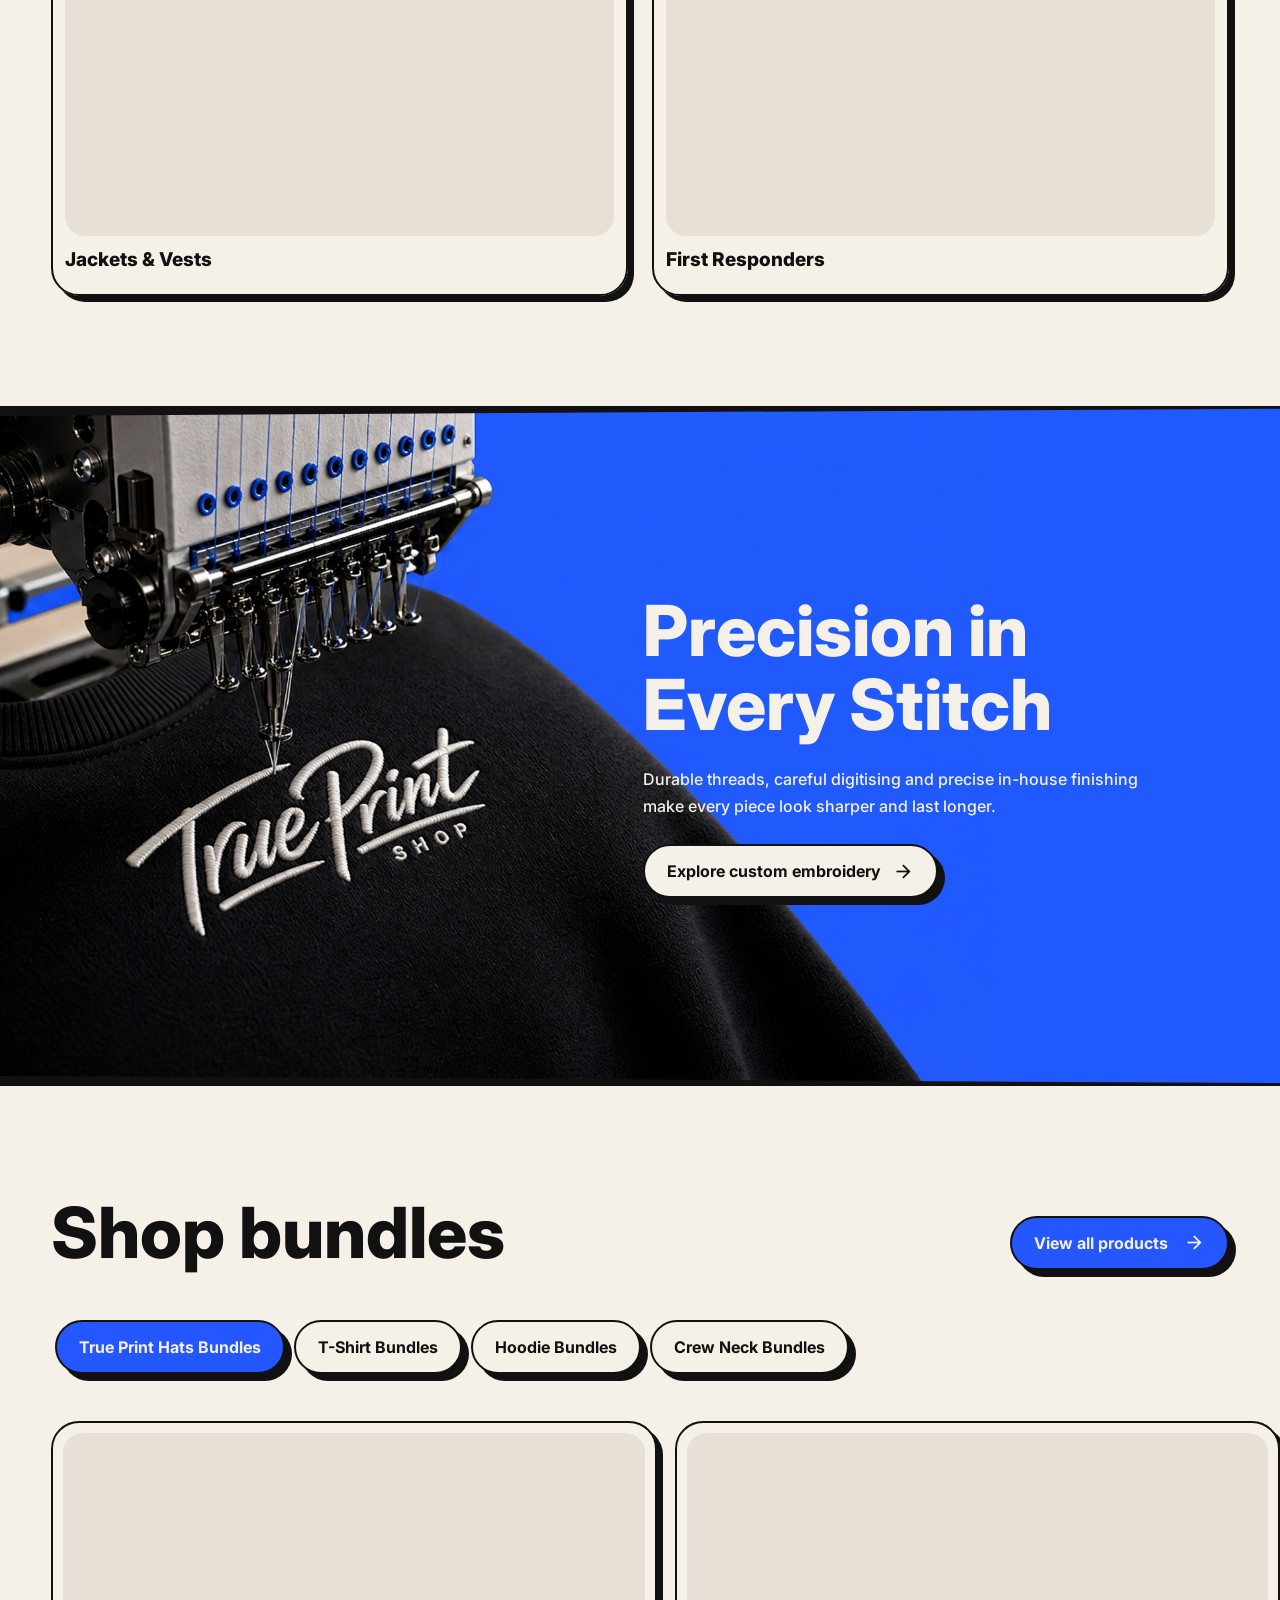
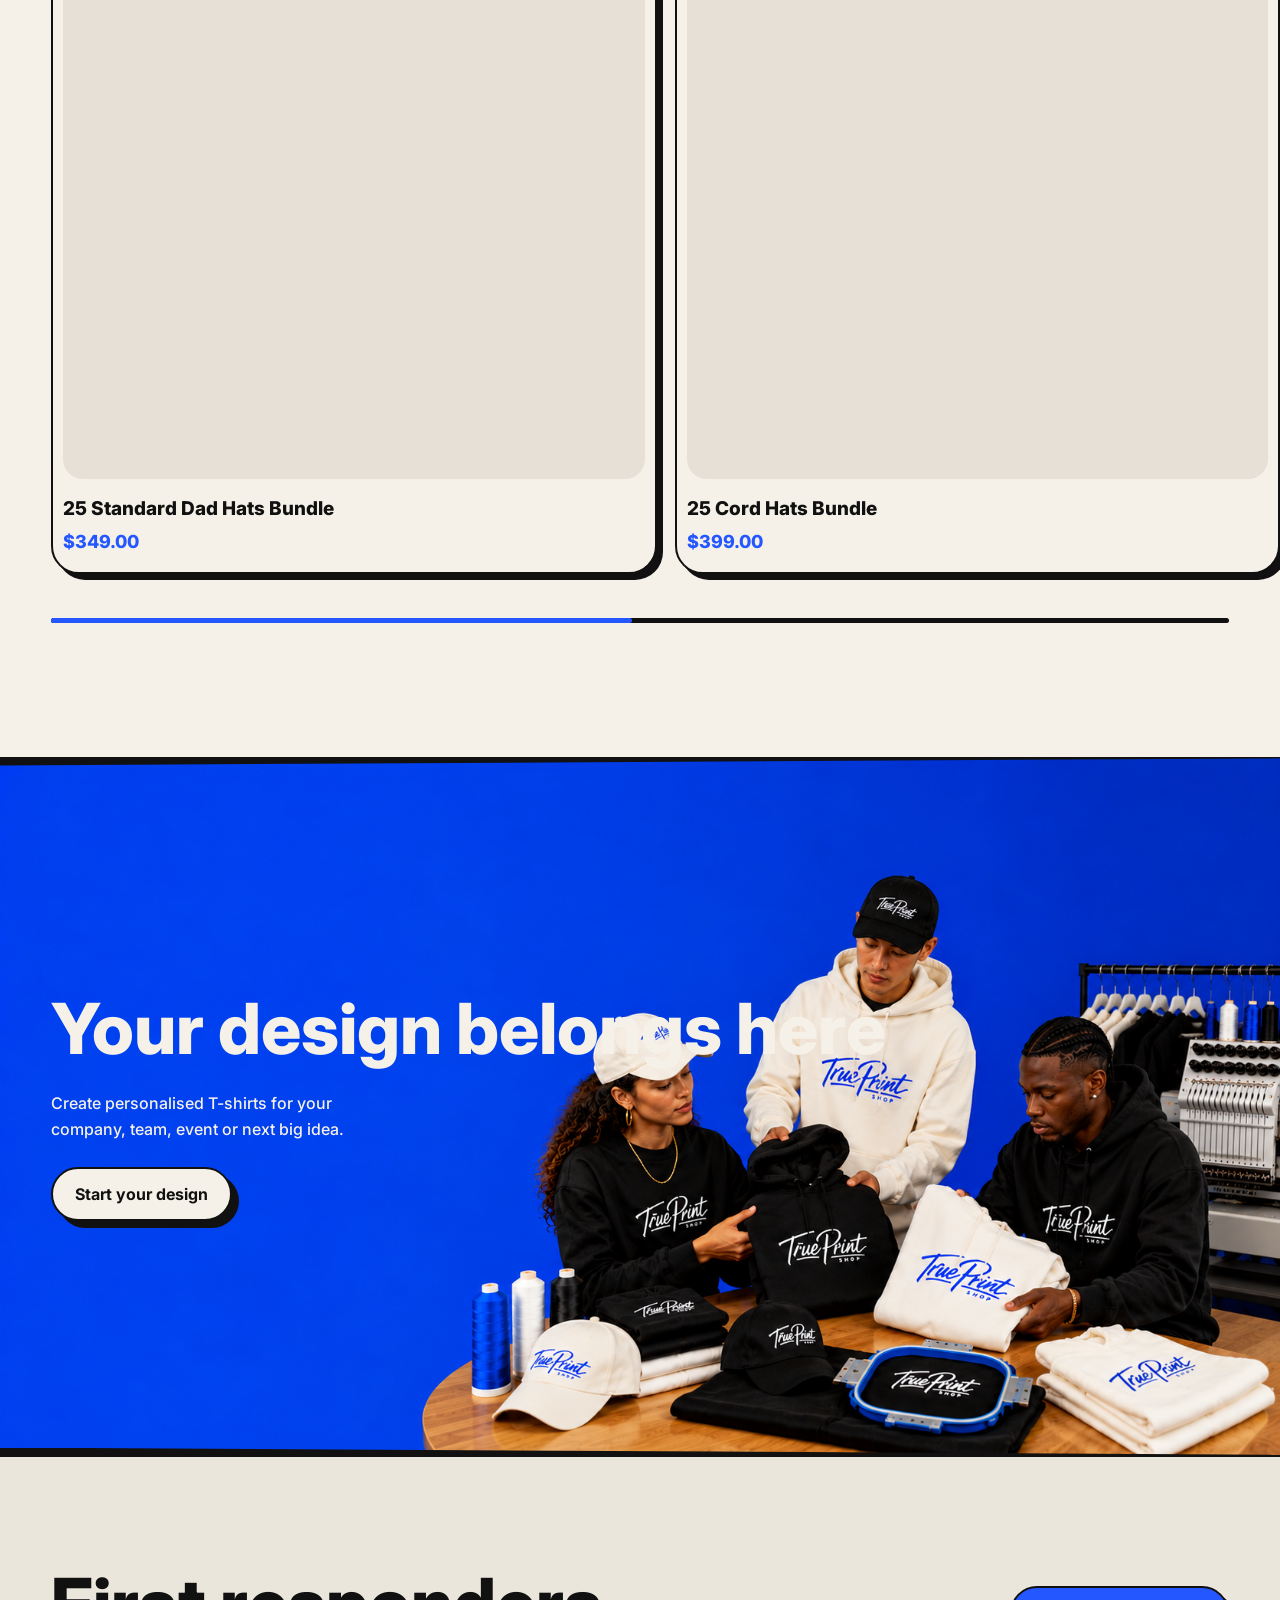
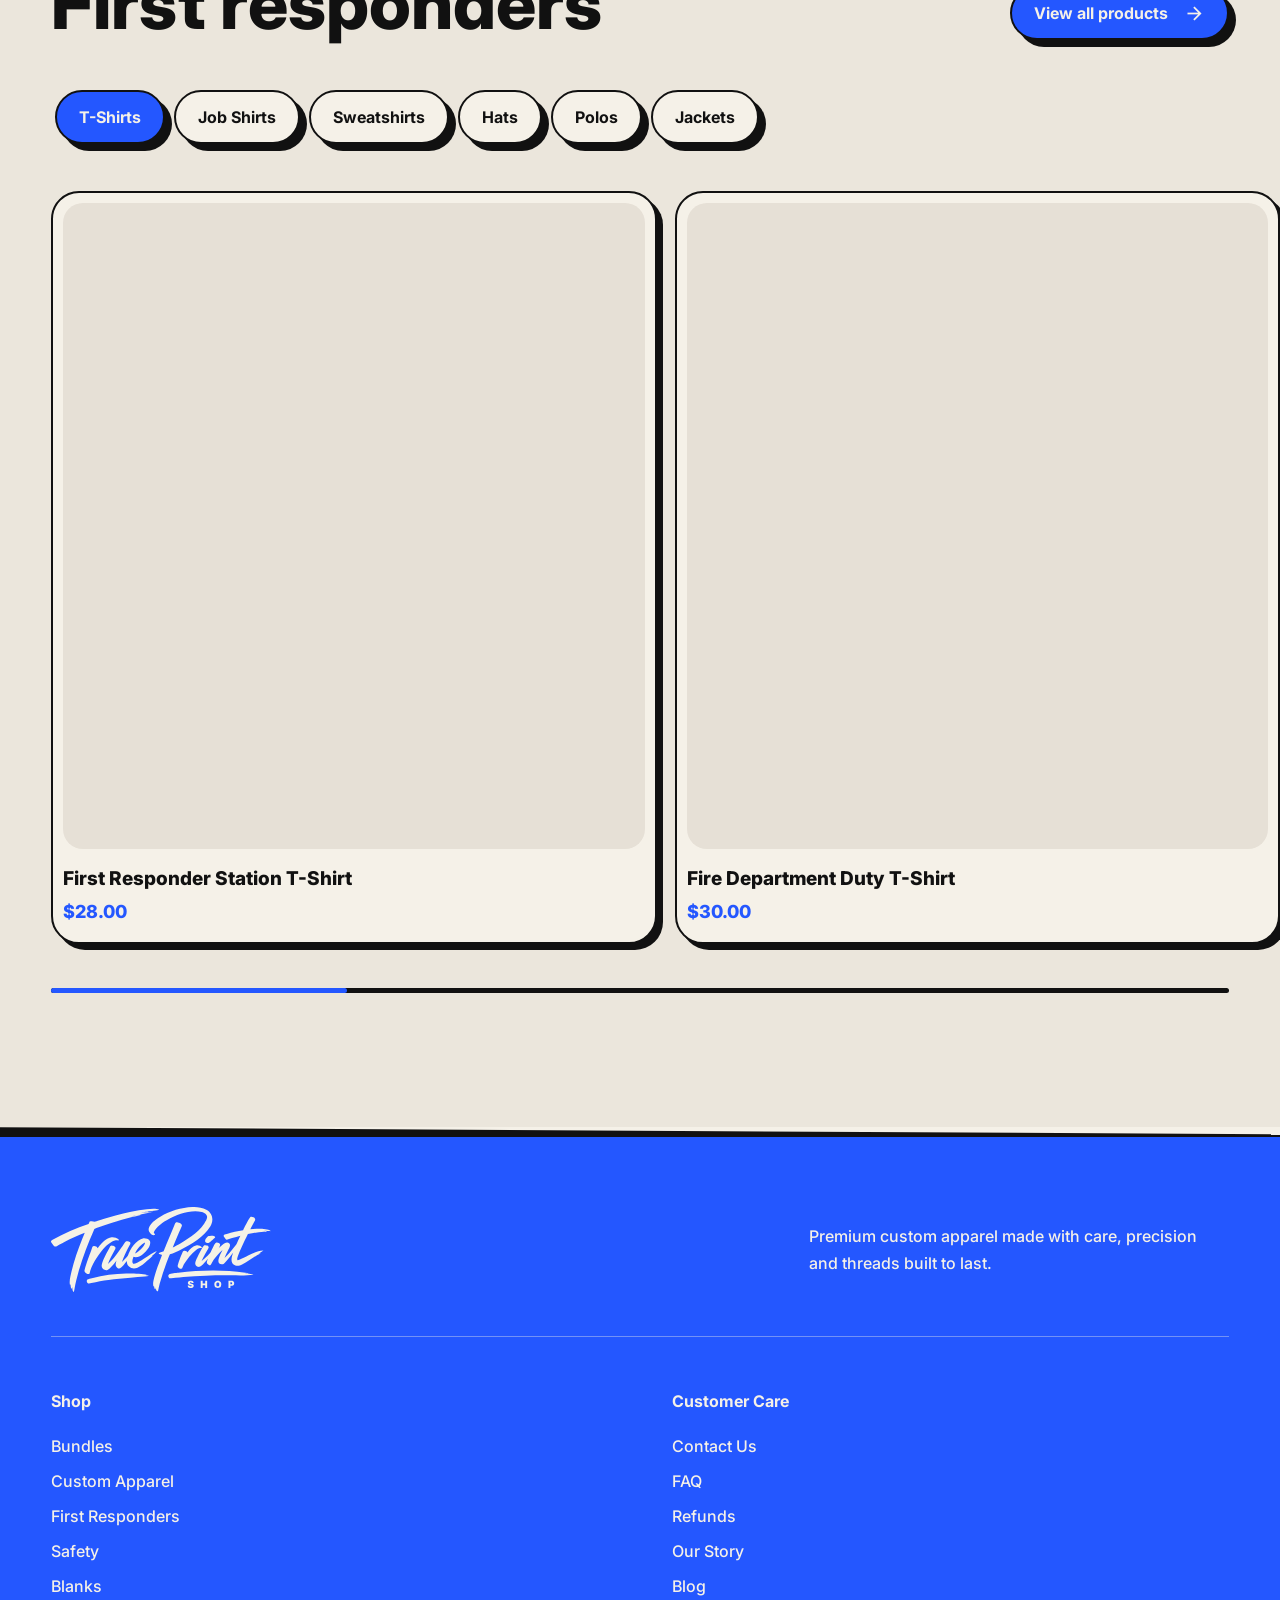
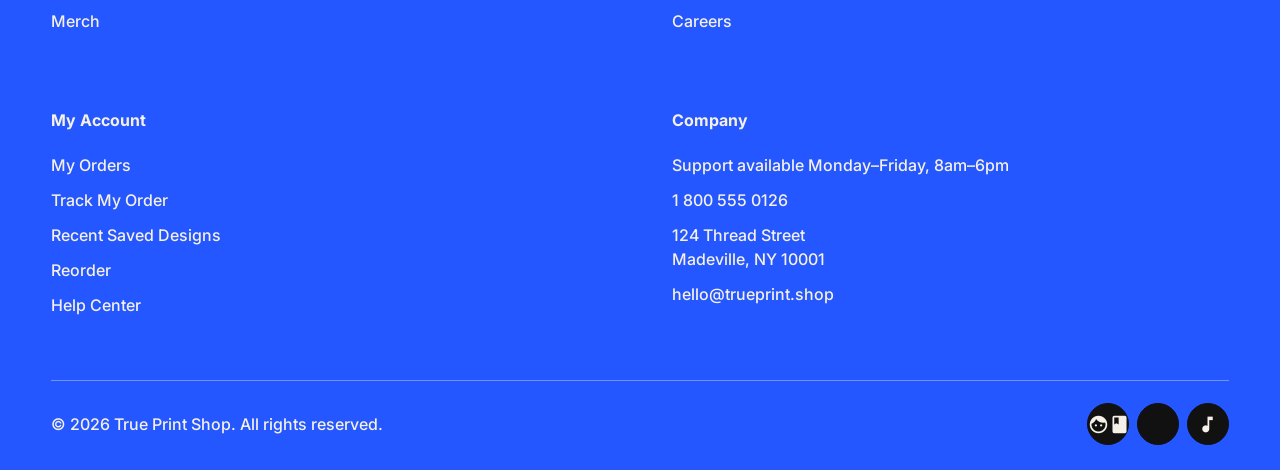
==== commit d747edb6: "Remove homepage marquee" ====
--- a/index.html
+++ b/index.html
@@ -92,7 +92,7 @@
         <a href="collection.html?category=merch">Merch</a>
       </div>
       <div class="nav-item">
-        <a href="info.html?page=contact">Contact Us</a>
+        <a href="info.html?page=contact">Contact us</a>
       </div>
       <div class="nav-item">
         <a href="info.html?page=blog">Blog</a>
@@ -104,13 +104,13 @@
   <div class="search-panel" aria-hidden="true"><form role="search"><i class="material-icons">search</i><input type="search" placeholder="Search products, bundles and custom apparel" aria-label="Search products"><button type="button" aria-label="Close search"><i class="material-icons">close</i></button></form></div>
 
   <aside class="mobile-menu" aria-hidden="true">
-    <div class="mobile-links"><a href="collection.html?category=bundles">Bundles<i class="material-icons">chevron_right</i></a><a href="collection.html?category=t-shirts">Custom Apparel<i class="material-icons">chevron_right</i></a><a href="collection.html?category=first-responders">First Responders<i class="material-icons">chevron_right</i></a><a href="collection.html?category=safety">Safety<i class="material-icons">chevron_right</i></a><a href="collection.html?category=blanks">Blanks<i class="material-icons">chevron_right</i></a><a href="collection.html?category=merch">Merch<i class="material-icons">chevron_right</i></a><a href="info.html?page=contact">Contact Us<i class="material-icons">chevron_right</i></a><a href="info.html?page=blog">Blog<i class="material-icons">chevron_right</i></a></div>
+    <div class="mobile-links"><a href="collection.html?category=bundles">Bundles<i class="material-icons">chevron_right</i></a><a href="collection.html?category=t-shirts">Custom Apparel<i class="material-icons">chevron_right</i></a><a href="collection.html?category=first-responders">First Responders<i class="material-icons">chevron_right</i></a><a href="collection.html?category=safety">Safety<i class="material-icons">chevron_right</i></a><a href="collection.html?category=blanks">Blanks<i class="material-icons">chevron_right</i></a><a href="collection.html?category=merch">Merch<i class="material-icons">chevron_right</i></a><a href="info.html?page=contact">Contact us<i class="material-icons">chevron_right</i></a><a href="info.html?page=blog">Blog<i class="material-icons">chevron_right</i></a></div>
     <a class="mobile-primary button dark" href="collection.html?category=t-shirts">Start your design<i class="material-icons">chevron_right</i></a>
     <div class="mobile-help"><a href="tel:+18005550126"><i class="material-icons">phone</i><strong>1 800 555 0126</strong><small>Talk with a real person</small></a><button data-chat><i class="material-icons">chat</i><strong>Chat Now</strong><small>Chat with a real person</small></button></div>
   </aside>
 
   <main id="top">
-    <section class="hero reveal"><div class="placeholder" role="img" aria-label="Apparel shop hero image placeholder"></div><div class="hero-copy"><h1>Premium apparel &amp; headwear made better</h1><div class="button-row"><a class="button light" href="collection.html?category=t-shirts">Start your design</a><a class="button primary" href="#categories">View products</a></div></div></section>
+    <section class="hero reveal"><div class="placeholder" role="img" aria-label="Apparel shop hero image placeholder"></div><div class="hero-copy"><h1>Premium apparel &amp; headwear made better</h1><div class="button-row"><a class="button light" href="collection.html?category=t-shirts">Start your design</a><a class="button primary" href="collection.html?category=all">View products</a></div></div></section>
 
     <section class="content-section reveal" id="categories"><div class="heading-row"><div><h2>Shop by category</h2></div></div><div class="category-grid">
       <a class="category" href="collection.html?category=hats"><div class="placeholder"></div><span>Hats</span></a><a class="category" href="collection.html?category=bags"><div class="placeholder"></div><span>Bags</span></a><a class="category" href="collection.html?category=sweatshirts"><div class="placeholder"></div><span>Sweatshirts</span></a><a class="category" href="collection.html?category=polos"><div class="placeholder"></div><span>Polos &amp; Business Wear</span></a><a class="category" href="collection.html?category=t-shirts"><div class="placeholder"></div><span>T-Shirts</span></a><a class="category" href="collection.html?category=workwear"><div class="placeholder"></div><span>Workwear and Uniforms</span></a><a class="category" href="collection.html?category=jackets"><div class="placeholder"></div><span>Jackets &amp; Vests</span></a><a class="category" href="collection.html?category=first-responders"><div class="placeholder"></div><span>First Responders</span></a>
@@ -128,7 +128,6 @@
       <article data-category="tees"><div class="placeholder"></div><h3>First Responder Station T-Shirt</h3><strong>$28.00</strong></article><article data-category="tees"><div class="placeholder"></div><h3>Fire Department Duty T-Shirt</h3><strong>$30.00</strong></article><article data-category="tees"><div class="placeholder"></div><h3>EMS Premium T-Shirt</h3><strong>$32.00</strong></article><article data-category="tees"><div class="placeholder"></div><h3>Police Department T-Shirt</h3><strong>$30.00</strong></article><article data-category="tees"><div class="placeholder"></div><h3>Rescue Team Performance T-Shirt</h3><strong>$34.00</strong></article><article data-category="tees"><div class="placeholder"></div><h3>Emergency Services Duty T-Shirt</h3><strong>$31.00</strong></article><article data-category="tees"><div class="placeholder"></div><h3>Station Crew Long Sleeve</h3><strong>$38.00</strong></article><article data-category="tees"><div class="placeholder"></div><h3>First Response Training T-Shirt</h3><strong>$29.00</strong></article><article data-category="jobs"><div class="placeholder"></div><h3>Responder Job Shirt</h3><strong>$69.00</strong></article><article data-category="sweats"><div class="placeholder"></div><h3>Station Sweatshirt</h3><strong>$56.00</strong></article><article data-category="hats"><div class="placeholder"></div><h3>Department Duty Hat</h3><strong>$24.00</strong></article><article data-category="polos"><div class="placeholder"></div><h3>Responder Performance Polo</h3><strong>$44.00</strong></article><article data-category="jackets"><div class="placeholder"></div><h3>Responder Softshell Jacket</h3><strong>$89.00</strong></article>
     </div><div class="rail-scroll" aria-hidden="true"><span></span></div><a class="button section-button" href="#">View more<i class="material-icons">chevron_right</i></a></section>
 
-    <div class="marquee" aria-label="True Print Shop benefits"><div class="marquee-track"><div class="marquee-group"><span>Premium Embroidery</span><i class="material-icons">star</i><span>Built to Last</span><i class="material-icons">star</i><span>True Print Shop</span><i class="material-icons">star</i><span class="precision-value">Precision in Every Stitch</span><i class="material-icons">star</i><span>Made In-House</span><i class="material-icons">star</i></div><div class="marquee-group" aria-hidden="true"><span>Premium Embroidery</span><i class="material-icons">star</i><span>Built to Last</span><i class="material-icons">star</i><span>True Print Shop</span><i class="material-icons">star</i><span class="precision-value">Precision in Every Stitch</span><i class="material-icons">star</i><span>Made In-House</span><i class="material-icons">star</i></div></div></div>
   </main>
 
   <footer class="site-footer"><div class="footer-intro"><a class="footer-logo" href="#top" aria-label="True Print Shop home"><img src="assets/true-print-shop-logo.svg" alt=""></a><p>Premium custom apparel made with care, precision and threads built to last.</p></div><div class="footer-grid"><div><h3>Shop</h3><a href="collection.html?category=bundles">Bundles</a><a href="collection.html?category=t-shirts">Custom Apparel</a><a href="collection.html?category=first-responders">First Responders</a><a href="collection.html?category=safety">Safety</a><a href="collection.html?category=blanks">Blanks</a><a href="collection.html?category=merch">Merch</a></div><div><h3>Customer Care</h3><a href="#">Contact Us</a><a href="#">FAQ</a><a href="#">Refunds</a><a href="#">Our Story</a><a href="#">Blog</a><a href="#">Careers</a></div><div><h3>My Account</h3><a href="#">My Orders</a><a href="#">Track My Order</a><a href="#">Recent Saved Designs</a><a href="#">Reorder</a><a href="#">Help Center</a></div><div><h3>Company</h3><p>Support available Monday–Friday, 8am–6pm</p><a href="tel:+18005550126">1 800 555 0126</a><p>124 Thread Street<br>Madeville, NY 10001</p><a href="mailto:hello@trueprint.shop">hello@trueprint.shop</a></div></div><div class="footer-bottom"><span>© 2026 True Print Shop. All rights reserved.</span><div><a href="#" aria-label="Facebook"><i class="material-icons">facebook</i></a><a href="#" aria-label="YouTube"><i class="material-icons">smart_display</i></a><a href="#" aria-label="TikTok"><i class="material-icons">music_note</i></a></div></div></footer>
--- a/design-system.css
+++ b/design-system.css
@@ -621,6 +621,77 @@
   border-color:var(--color-ink)!important;
 }
 
+/* Custom Apparel mega dropdown — compact, anchored, and visually matched to standard dropdowns. */
+@media (min-width: 1481px) {
+  .desktop-nav .nav-item.has-mega-dropdown {
+    position: relative !important;
+  }
+
+  .desktop-nav .nav-item.has-mega-dropdown > .mega-menu {
+    position: absolute !important;
+    top: calc(100% + 10px) !important;
+    left: 0 !important;
+    right: auto !important;
+    width: min(760px, calc(100vw - 80px)) !important;
+    max-height: none !important;
+    padding: 20px 22px !important;
+    display: grid !important;
+    grid-template-columns: repeat(3, minmax(150px, 1fr)) !important;
+    gap: 18px 28px !important;
+    background: var(--color-cream) !important;
+    color: var(--color-ink) !important;
+    border: 2px solid var(--color-ink) !important;
+    border-radius: 18px !important;
+    box-shadow: 6px 6px 0 var(--color-ink) !important;
+    opacity: 0 !important;
+    visibility: hidden !important;
+    pointer-events: none !important;
+    transform: translateY(6px) !important;
+    transition: opacity var(--motion-fast), transform var(--motion-fast), visibility var(--motion-fast) !important;
+    z-index: 60 !important;
+  }
+
+  .desktop-nav .nav-item.has-mega-dropdown:hover > .mega-menu,
+  .desktop-nav .nav-item.has-mega-dropdown:focus-within > .mega-menu {
+    opacity: 1 !important;
+    visibility: visible !important;
+    pointer-events: auto !important;
+    transform: translateY(0) !important;
+  }
+
+  .desktop-nav .mega-column {
+    display: flex !important;
+    flex-direction: column !important;
+    gap: 7px !important;
+    min-width: 0 !important;
+  }
+
+  .desktop-nav .mega-column h3 {
+    margin: 0 0 4px !important;
+    padding: 0 !important;
+    font-size: 16px !important;
+    line-height: 1.25 !important;
+    font-weight: 800 !important;
+    color: var(--color-blue) !important;
+  }
+
+  .desktop-nav .mega-column a {
+    display: block !important;
+    padding: 2px 0 !important;
+    font-size: 16px !important;
+    line-height: 1.35 !important;
+    font-weight: 700 !important;
+    color: var(--color-ink) !important;
+    white-space: normal !important;
+    transform: none !important;
+  }
+
+  .desktop-nav .mega-column a:hover {
+    color: var(--color-blue) !important;
+    transform: none !important;
+  }
+}
+
 /* Canonical desktop dropdowns: Custom Apparel matches the standard dropdown language. */
 @media (min-width: 1481px) {
   .desktop-nav > .nav-item > a { font-size:16px; }
--- a/brand-imagery.css
+++ b/brand-imagery.css
@@ -33,6 +33,11 @@
 .custom .custom-copy {
   position: relative;
   z-index: 3;
+}
+
+.custom .custom-copy p:not(.eyebrow) {
+  max-width: 520px;
+  text-wrap: balance;
 }
 
 .custom > .brand-photo--custom {
@@ -76,6 +81,11 @@
   color: var(--color-ink) !important;
 }
 
+/* Homepage hero: roughly 20% taller than the previous 720px baseline. */
+.hero {
+  min-height: 864px;
+}
+
 @media (max-width: 760px) {
   .brand-photo--hero .brand-photo__image {
     object-position: 68% center;
@@ -94,4 +104,12 @@
     aspect-ratio: auto;
     border-radius: 0;
   }
+
+  .custom .custom-copy p:not(.eyebrow) {
+    max-width: 100%;
+  }
+
+  .hero {
+    min-height: calc((100svh - 114px) * 1.2);
+  }
 }
